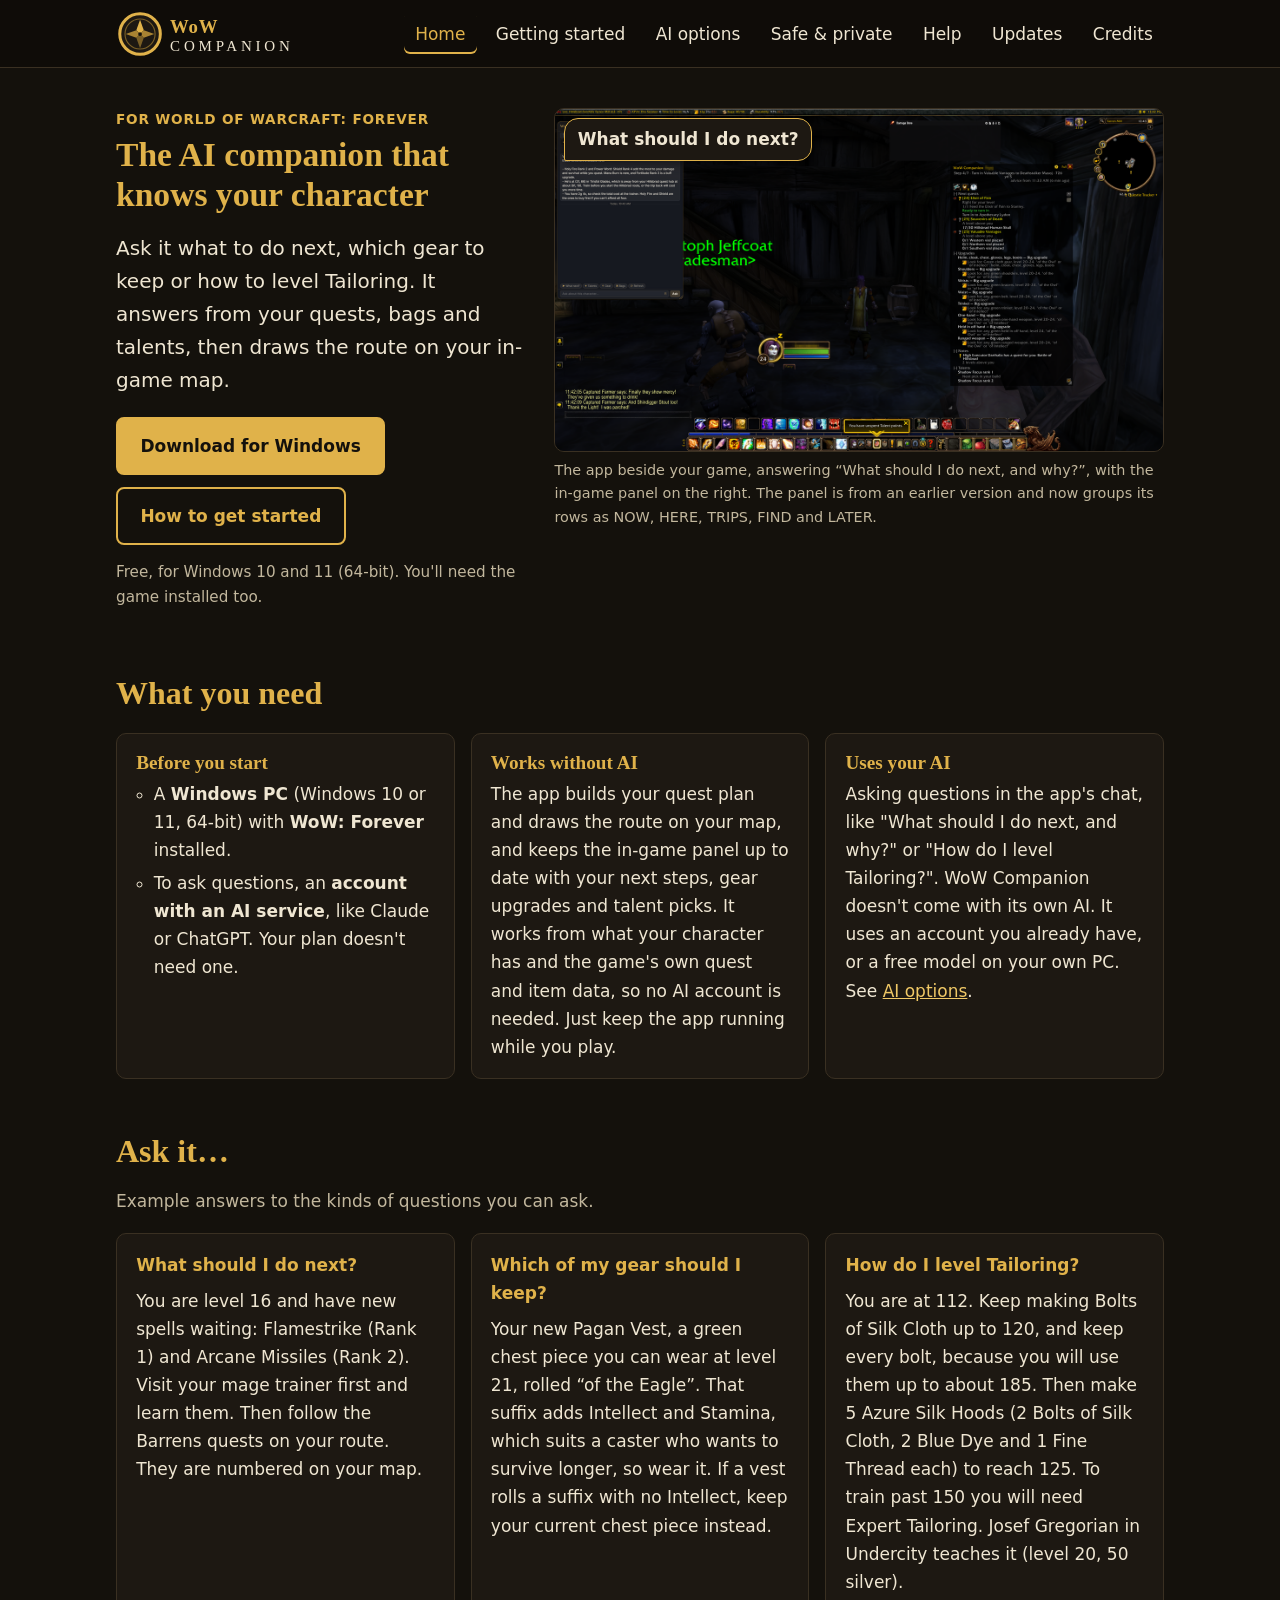
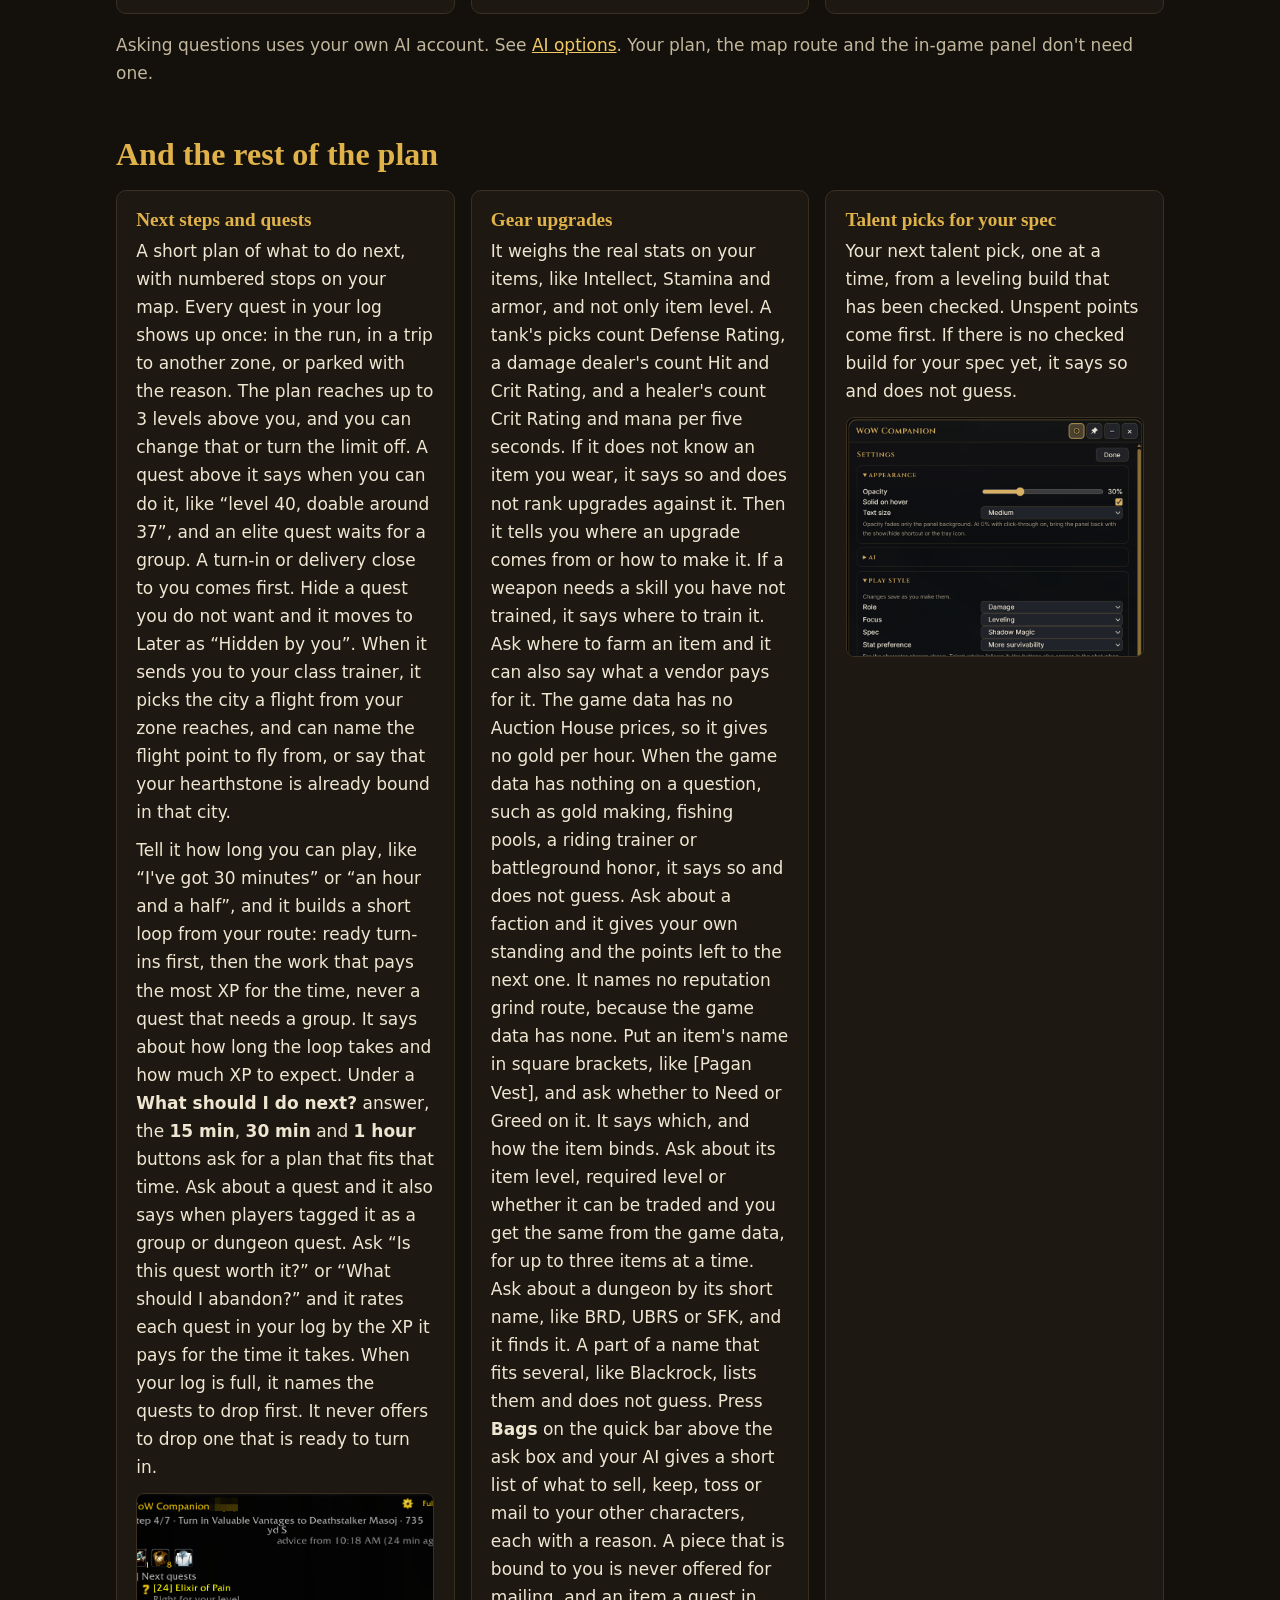
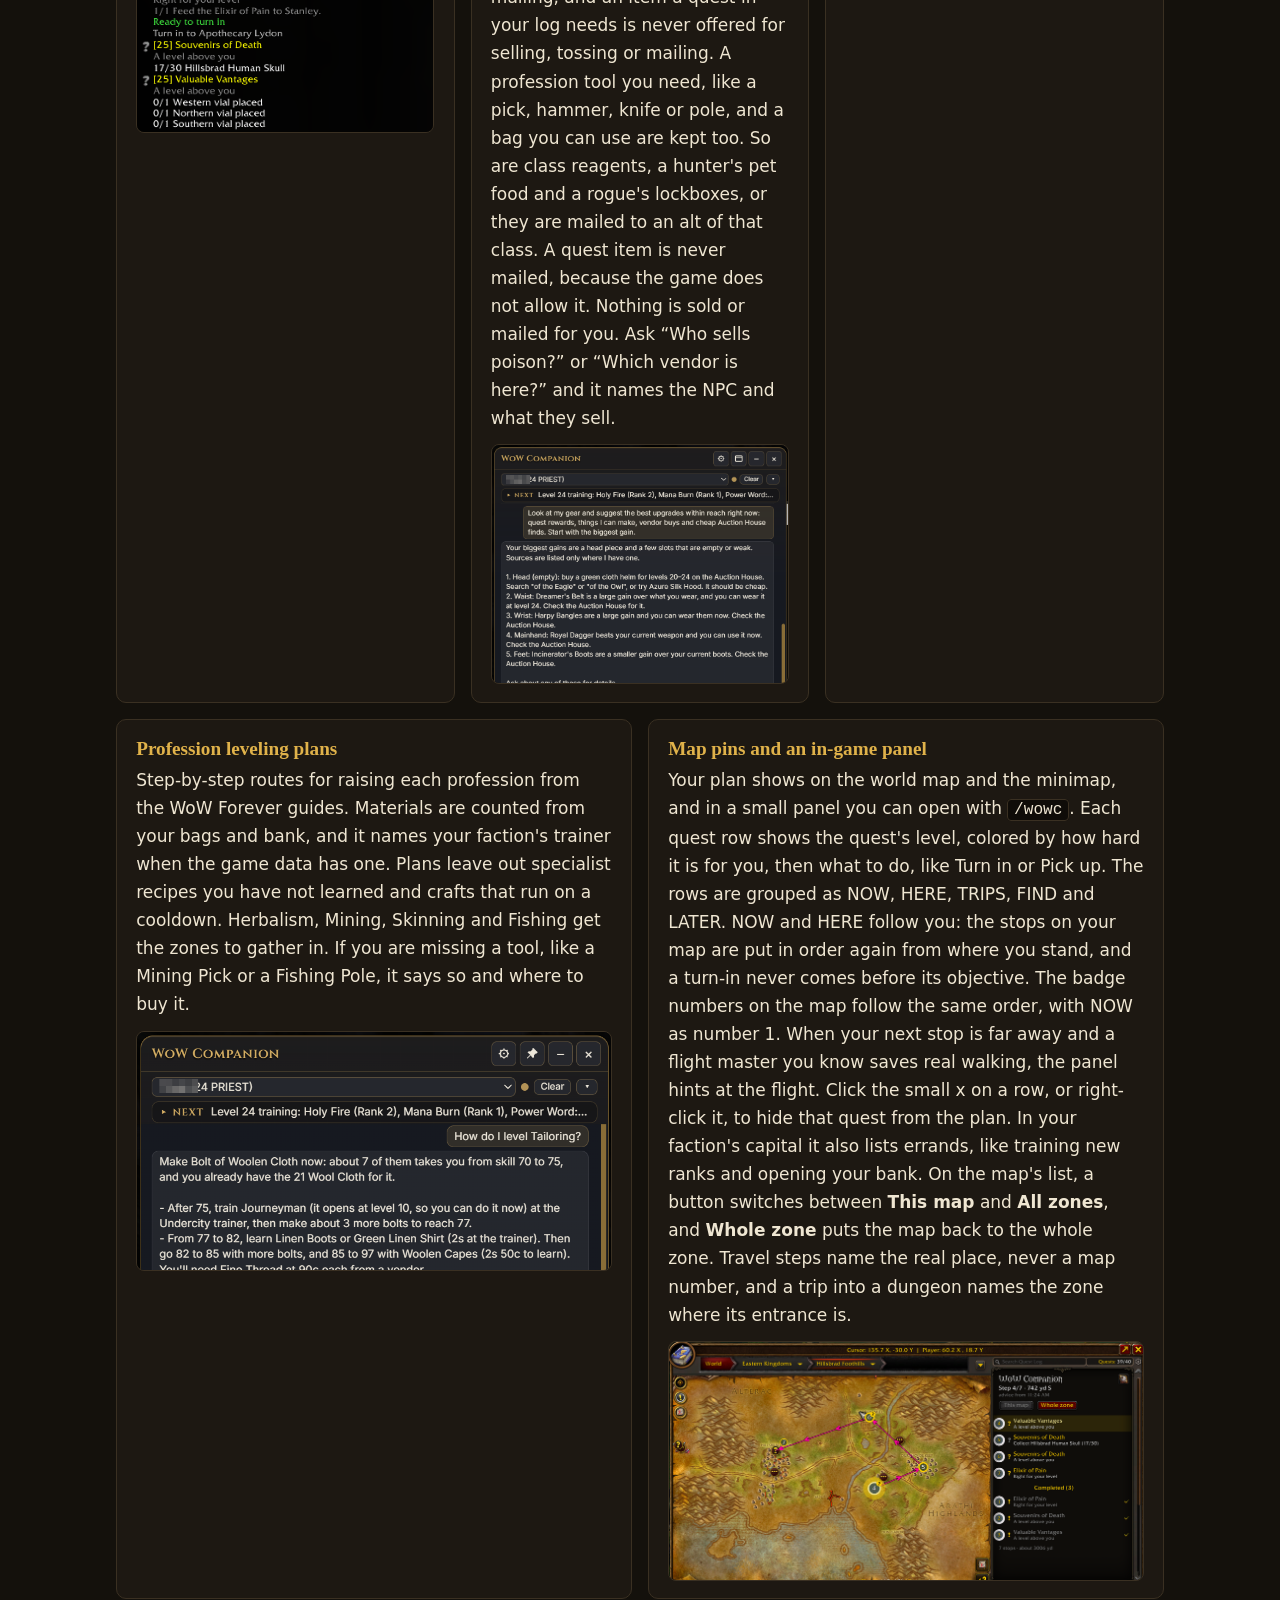
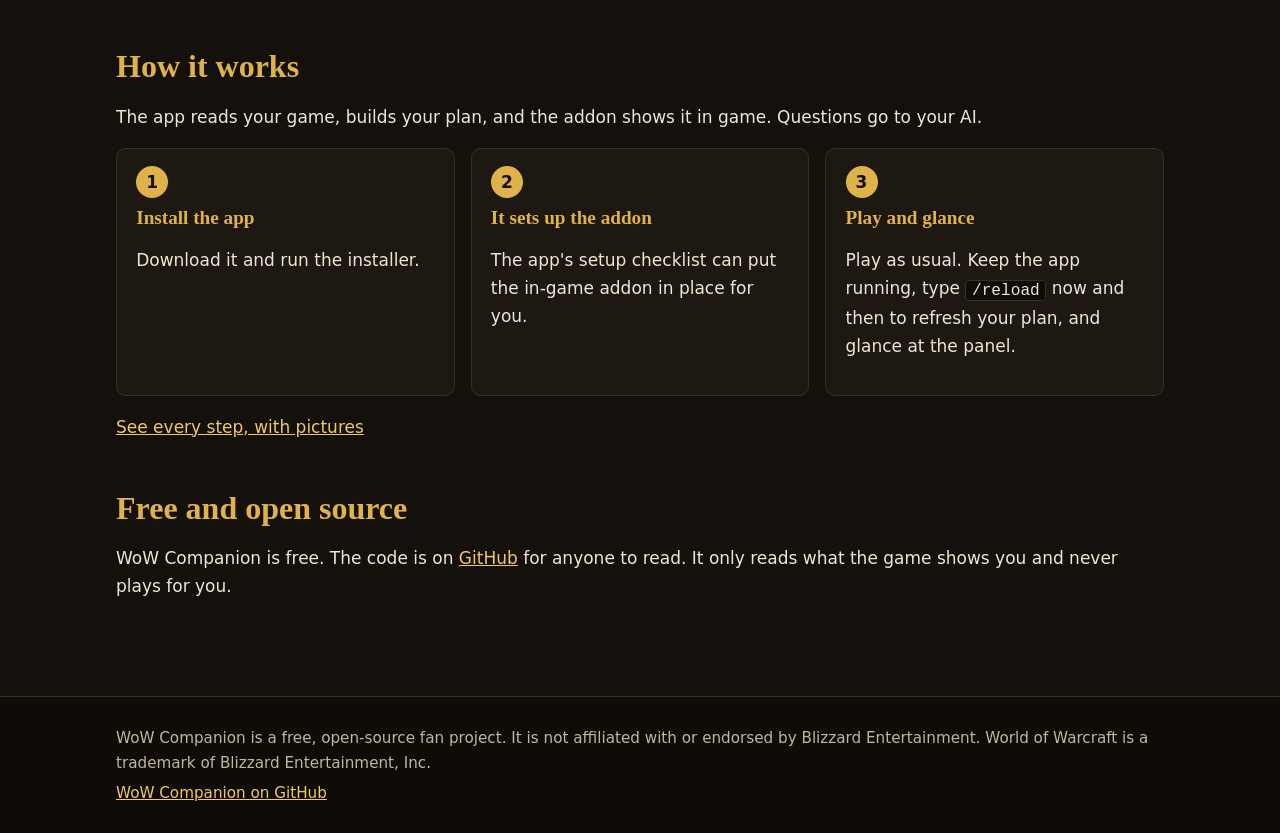
==== index.html @ 377b02c7 "SITE-053: clarify bag keep rules and list quest givers among what the addon records" ====
<!DOCTYPE html>
<html lang="en">
<head>
<meta charset="utf-8">
<meta name="viewport" content="width=device-width, initial-scale=1">
<title>WoW Companion: the AI companion that knows your character</title>
<meta name="description" content="The AI companion that knows your character, for World of Warcraft: Forever. Ask it anything and it answers from your quests, bags and talents, then draws the route on your map. Free, for Windows.">
<meta name="theme-color" content="#14110c">
<link rel="icon" href="favicon.svg" type="image/svg+xml">
<link rel="stylesheet" href="assets/site.css">
</head>
<body>
<a class="skip" href="#main">Skip to the content</a>
<header class="site"><div class="wrap">
<a class="brand" href="index.html"><img src="assets/logo.svg" alt="WoW Companion" width="330" height="64"></a>
<nav aria-label="Main"><ul>
<li><a href="index.html" aria-current="page">Home</a></li>
<li><a href="getting-started.html">Getting started</a></li>
<li><a href="ai-options.html">AI options</a></li>
<li><a href="safe-and-private.html">Safe &amp; private</a></li>
<li><a href="help.html">Help</a></li>
<li><a href="updates.html">Updates</a></li>
<li><a href="credits.html">Credits</a></li>
</ul></nav>
</div></header>
<main id="main"><div class="wrap">
<section class="hero">
<div>
<p class="eyebrow">For World of Warcraft: Forever</p>
<h1>The AI companion that knows your character</h1>
<p class="lead">Ask it what to do next, which gear to keep or how to level Tailoring. It answers from your quests, bags and talents, then draws the route on your in-game map.</p>
<div class="btns">
<a class="btn primary" id="download" href="https://github.com/WoW-Companion/advisor/releases/latest">Download for Windows</a>
<a class="btn ghost" href="getting-started.html">How to get started</a>
</div>
<p class="note">Free, for Windows 10 and 11 (64-bit). You'll need the game installed too.</p>
</div>
<figure class="fig heroshot"><div class="shot"><a class="zoom" href="assets/img/shots/hero-game-and-app-full.png"><img src="assets/img/shots/hero-game-and-app.webp" alt="Screenshot of the game with the WoW Companion app on the left answering What should I do next, and why, and the in-game panel on the right listing next quests" width="1400" height="788"></a><p class="bubble">What should I do next?</p></div><figcaption>The app beside your game, answering &ldquo;What should I do next, and why?&rdquo;, with the in-game panel on the right. The panel is from an earlier version and now groups its rows as NOW, HERE, TRIPS, FIND and LATER.</figcaption></figure>
</section>

<section id="need">
<h2>What you need</h2>
<ul class="cards three">
<li class="card"><h3>Before you start</h3><ul>
<li>A <strong>Windows PC</strong> (Windows 10 or 11, 64-bit) with <strong>WoW: Forever</strong> installed.</li>
<li>To ask questions, an <strong>account with an AI service</strong>, like Claude or ChatGPT. Your plan doesn't need one.</li>
</ul></li>
<li class="card"><h3>Works without AI</h3><p>The app builds your quest plan and draws the route on your map, and keeps the in-game panel up to date with your next steps, gear upgrades and talent picks. It works from what your character has and the game's own quest and item data, so no AI account is needed. Just keep the app running while you play.</p></li>
<li class="card"><h3>Uses your AI</h3><p>Asking questions in the app's chat, like "What should I do next, and why?" or "How do I level Tailoring?". WoW Companion doesn't come with its own AI. It uses an account you already have, or a free model on your own PC. See <a href="ai-options.html">AI options</a>.</p></li>
</ul>
</section>

<!-- FACT-CHECK RULE: every gameplay claim or example on this site (quests, NPCs, zones, items, recipes, skill levels, costs) must be checked against the WoW Companion dataset or a cited reliable guide. Nothing may be invented. Record the checks in the mission report. See README.md. -->
<section id="ask">
<h2>Ask it&hellip;</h2>
<p class="muted">Example answers to the kinds of questions you can ask.</p>
<ul class="asks">
<li class="ask"><p class="q">What should I do next?</p><p class="a">You are level 16 and have new spells waiting: Flamestrike (Rank 1) and Arcane Missiles (Rank 2). Visit your mage trainer first and learn them. Then follow the Barrens quests on your route. They are numbered on your map.</p></li>
<li class="ask"><p class="q">Which of my gear should I keep?</p><p class="a">Your new Pagan Vest, a green chest piece you can wear at level 21, rolled &ldquo;of the Eagle&rdquo;. That suffix adds Intellect and Stamina, which suits a caster who wants to survive longer, so wear it. If a vest rolls a suffix with no Intellect, keep your current chest piece instead.</p></li>
<li class="ask"><p class="q">How do I level Tailoring?</p><p class="a">You are at 112. Keep making Bolts of Silk Cloth up to 120, and keep every bolt, because you will use them up to about 185. Then make 5 Azure Silk Hoods (2 Bolts of Silk Cloth, 2 Blue Dye and 1 Fine Thread each) to reach 125. To train past 150 you will need Expert Tailoring. Josef Gregorian in Undercity teaches it (level 20, 50 silver).</p></li>
</ul>
<p class="muted">Asking questions uses your own AI account. See <a href="ai-options.html">AI options</a>. Your plan, the map route and the in-game panel don't need one.</p>
</section>

<section>
<h2>And the rest of the plan</h2>
<ul class="cards five">
<li class="card"><h3>Next steps and quests</h3><p>A short plan of what to do next, with numbered stops on your map. Every quest in your log shows up once: in the run, in a trip to another zone, or parked with the reason. The plan reaches up to 3 levels above you, and you can change that or turn the limit off. A quest above it says when you can do it, like &ldquo;level 40, doable around 37&rdquo;, and an elite quest waits for a group. A turn-in or delivery close to you comes first. Hide a quest you do not want and it moves to Later as &ldquo;Hidden by you&rdquo;. When it sends you to your class trainer, it picks the city a flight from your zone reaches, and can name the flight point to fly from, or say that your hearthstone is already bound in that city.</p><p>Tell it how long you can play, like &ldquo;I've got 30 minutes&rdquo; or &ldquo;an hour and a half&rdquo;, and it builds a short loop from your route: ready turn-ins first, then the work that pays the most XP for the time, never a quest that needs a group. It says about how long the loop takes and how much XP to expect. Under a <strong>What should I do next?</strong> answer, the <strong>15 min</strong>, <strong>30 min</strong> and <strong>1 hour</strong> buttons ask for a plan that fits that time. Ask about a quest and it also says when players tagged it as a group or dungeon quest. Ask &ldquo;Is this quest worth it?&rdquo; or &ldquo;What should I abandon?&rdquo; and it rates each quest in your log by the XP it pays for the time it takes. When your log is full, it names the quests to drop first. It never offers to drop one that is ready to turn in.</p><a class="zoom" href="assets/img/shots/panel-next-quests.png"><img src="assets/img/shots/panel-next-quests.png" alt="Screenshot of the in-game panel listing next quests, with the quest that is ready to turn in shown in green" width="783" height="555" loading="lazy"></a></li>
<li class="card"><h3>Gear upgrades</h3><p>It weighs the real stats on your items, like Intellect, Stamina and armor, and not only item level. A tank's picks count Defense Rating, a damage dealer's count Hit and Crit Rating, and a healer's count Crit Rating and mana per five seconds. If it does not know an item you wear, it says so and does not rank upgrades against it. Then it tells you where an upgrade comes from or how to make it. If a weapon needs a skill you have not trained, it says where to train it. Ask where to farm an item and it can also say what a vendor pays for it. The game data has no Auction House prices, so it gives no gold per hour. When the game data has nothing on a question, such as gold making, fishing pools, a riding trainer or battleground honor, it says so and does not guess. Ask about a faction and it gives your own standing and the points left to the next one. It names no reputation grind route, because the game data has none. Put an item's name in square brackets, like [Pagan Vest], and ask whether to Need or Greed on it. It says which, and how the item binds. Ask about its item level, required level or whether it can be traded and you get the same from the game data, for up to three items at a time. Ask about a dungeon by its short name, like BRD, UBRS or SFK, and it finds it. A part of a name that fits several, like Blackrock, lists them and does not guess. Press <strong>Bags</strong> on the quick bar above the ask box and your AI gives a short list of what to sell, keep, toss or mail to your other characters, each with a reason. A piece that is bound to you is never offered for mailing, and an item a quest in your log needs is never offered for selling, tossing or mailing. A profession tool you need, like a pick, hammer, knife or pole, and a bag you can use are kept too. So are class reagents, a hunter's pet food and a rogue's lockboxes, or they are mailed to an alt of that class. A quest item is never mailed, because the game does not allow it. Nothing is sold or mailed for you. Ask &ldquo;Who sells poison?&rdquo; or &ldquo;Which vendor is here?&rdquo; and it names the NPC and what they sell.</p><a class="zoom" href="assets/img/shots/app-gear-answer.png"><img src="assets/img/shots/app-gear-answer.png" alt="Screenshot of the app answering a request for gear upgrades with a list of five: a head piece to buy, then a belt, bangles, a dagger and boots, each with where to look" width="805" height="772" loading="lazy"></a></li>
<li class="card"><h3>Talent picks for your spec</h3><p>Your next talent pick, one at a time, from a leveling build that has been checked. Unspent points come first. If there is no checked build for your spec yet, it says so and does not guess.</p><a class="zoom" href="assets/img/shots/app-settings-play-style.png"><img src="assets/img/shots/app-settings-play-style.png" alt="Screenshot of the app&#39;s Settings with the Play style section open, showing role, focus, spec and stat preference" width="802" height="700" loading="lazy"></a></li>
<li class="card"><h3>Profession leveling plans</h3><p>Step-by-step routes for raising each profession from the WoW Forever guides. Materials are counted from your bags and bank, and it names your faction's trainer when the game data has one. Plans leave out specialist recipes you have not learned and crafts that run on a cooldown. Herbalism, Mining, Skinning and Fishing get the zones to gather in. If you are missing a tool, like a Mining Pick or a Fishing Pole, it says so and where to buy it.</p><a class="zoom" href="assets/img/shots/app-tailoring-answer.png"><img src="assets/img/shots/app-tailoring-answer.png" alt="Screenshot of the app answering How do I level Tailoring? with the next Woolen Cloth bolts to make, the recipes to learn at the trainer and the Fine Thread to buy from a vendor" width="805" height="788" loading="lazy"></a></li>
<li class="card"><h3>Map pins and an in-game panel</h3><p>Your plan shows on the world map and the minimap, and in a small panel you can open with <code>/wowc</code>. Each quest row shows the quest's level, colored by how hard it is for you, then what to do, like Turn in or Pick up. The rows are grouped as NOW, HERE, TRIPS, FIND and LATER. NOW and HERE follow you: the stops on your map are put in order again from where you stand, and a turn-in never comes before its objective. The badge numbers on the map follow the same order, with NOW as number 1. When your next stop is far away and a flight master you know saves real walking, the panel hints at the flight. Click the small x on a row, or right-click it, to hide that quest from the plan. In your faction's capital it also lists errands, like training new ranks and opening your bank. On the map's list, a button switches between <strong>This map</strong> and <strong>All zones</strong>, and <strong>Whole zone</strong> puts the map back to the whole zone. Travel steps name the real place, never a map number, and a trip into a dungeon names the zone where its entrance is.</p><a class="zoom" href="assets/img/shots/map-route-whole-zone-full.png"><img src="assets/img/shots/map-route-whole-zone.webp" alt="Screenshot of the game's world map with a numbered route between quest stops, and the WoW Companion side panel showing This map and Whole zone buttons above the list of stops" width="960" height="503" loading="lazy"></a></li>
</ul>
</section>

<section>
<h2>How it works</h2>
<p>The app reads your game, builds your plan, and the addon shows it in game. Questions go to your AI.</p>
<ol class="steps">
<li><h3>Install the app</h3><p>Download it and run the installer.</p></li>
<li><h3>It sets up the addon</h3><p>The app's setup checklist can put the in-game addon in place for you.</p></li>
<li><h3>Play and glance</h3><p>Play as usual. Keep the app running, type <code>/reload</code> now and then to refresh your plan, and glance at the panel.</p></li>
</ol>
<p><a href="getting-started.html">See every step, with pictures</a></p>
</section>

<section>
<h2>Free and open source</h2>
<p>WoW Companion is free. The code is on <a href="https://github.com/WoW-Companion">GitHub</a> for anyone to read. It only reads what the game shows you and never plays for you.</p>
</section>
</div></main>
<footer class="site"><div class="wrap">
<p>WoW Companion is a free, open-source fan project. It is not affiliated with or endorsed by Blizzard Entertainment. World of Warcraft is a trademark of Blizzard Entertainment, Inc.</p>
<p><a href="https://github.com/WoW-Companion">WoW Companion on GitHub</a></p>
</div></footer>
<script>
(function(){var a=document.getElementById("download");if(!a||!window.fetch)return;
fetch("https://api.github.com/repos/WoW-Companion/advisor/releases/latest").then(function(r){if(!r.ok)throw 0;return r.json()}).then(function(j){
var s=(j.assets||[]).filter(function(x){return /^WoW-Companion-Setup-.*-x64\.exe$/.test(x.name)})[0];
if(s&&/^https:\/\/github\.com\//.test(s.browser_download_url)){a.href=s.browser_download_url}
}).catch(function(){});})();
</script>
<script src="assets/lightbox.js" defer></script>
</body>
</html>
---- assets/site.css ----
:root{--bg:#14110c;--panel:#1d1812;--panel2:#262017;--line:#3a3022;--gold:#e0b24a;--gold-d:#a98332;--text:#efe6d2;--muted:#c2b79d;--link:#f0c866}
*{box-sizing:border-box}
html{scroll-behavior:smooth}
body{margin:0;background:var(--bg);color:var(--text);font:1.0625rem/1.65 system-ui,-apple-system,"Segoe UI",Roboto,Helvetica,Arial,sans-serif}
h1,h2,h3{font-family:Georgia,"Times New Roman",serif;color:var(--gold);line-height:1.2;margin:0 0 .5em}
h1{font-size:clamp(1.9rem,5vw,3rem)}
h2{font-size:clamp(1.5rem,3.5vw,2rem);margin-top:0}
h3{font-size:1.2rem}
a{color:var(--link)}
a:hover{color:#fff}
:focus-visible{outline:3px solid #fff;outline-offset:3px;border-radius:3px}
.skip{position:absolute;left:-999px;top:0;background:var(--gold);color:#14110c;padding:.5rem 1rem;z-index:10}
.skip:focus{left:0}
.wrap{max-width:68rem;margin:0 auto;padding:0 1.25rem}
header.site{background:#0f0c08;border-bottom:1px solid var(--line)}
header.site .wrap{display:flex;flex-wrap:wrap;align-items:center;justify-content:space-between;gap:.5rem 1.5rem;padding-top:.6rem;padding-bottom:.6rem}
.brand img{display:block;height:48px;width:auto}
nav ul{list-style:none;margin:0;padding:0;display:flex;flex-wrap:wrap;gap:.25rem .5rem}
nav a{display:inline-block;padding:.4rem .7rem;color:var(--text);text-decoration:none;border-radius:6px}
nav a:hover{background:var(--panel2);color:var(--gold)}
nav a[aria-current="page"]{color:var(--gold);box-shadow:inset 0 -2px 0 var(--gold)}
main{padding:2.5rem 0 3rem}
section{margin:0 0 3rem}
.hero{display:grid;gap:2rem;align-items:center;grid-template-columns:1fr}
.hero p.lead{font-size:1.25rem;margin:.25rem 0 1rem}
.hero p.sub{color:var(--muted)}
.hero img,.fig img{width:100%;height:auto;display:block;border-radius:10px;border:1px solid var(--line)}
.btns{display:flex;flex-wrap:wrap;gap:.8rem;margin:1.25rem 0 .5rem}
.btn{display:inline-block;padding:.8rem 1.4rem;border-radius:8px;font-weight:700;text-decoration:none;border:2px solid var(--gold)}
.btn.primary{background:var(--gold);color:#14110c}
.btn.primary:hover{background:#f3cd77;color:#14110c}
.btn.ghost{color:var(--gold)}
.btn.ghost:hover{background:var(--panel2);color:#fff}
.note{color:var(--muted);font-size:.95rem}
.cards{display:grid;gap:1rem;grid-template-columns:repeat(auto-fit,minmax(15rem,1fr));list-style:none;padding:0;margin:0}
.card{background:var(--panel);border:1px solid var(--line);border-radius:10px;padding:1.1rem 1.2rem}
.card h3{margin-bottom:.3em}
.card p{margin:0;color:var(--text)}
.card p+p{margin-top:.6em}
.steps{counter-reset:s;list-style:none;padding:0;margin:0;display:grid;gap:1rem;grid-template-columns:repeat(auto-fit,minmax(15rem,1fr))}
.steps li{counter-increment:s;background:var(--panel);border:1px solid var(--line);border-radius:10px;padding:1.1rem 1.2rem}
.steps li::before{content:counter(s);display:inline-grid;place-items:center;width:2rem;height:2rem;border-radius:50%;background:var(--gold);color:#14110c;font-weight:700;margin-bottom:.5rem}
.step{background:var(--panel);border:1px solid var(--line);border-radius:12px;padding:1.25rem;margin:0 0 1.5rem;display:grid;gap:1rem;grid-template-columns:1fr}
.step h2{font-size:1.4rem}
.step .see{color:var(--muted);font-style:italic}
.fig{margin:0}
.fig.tall img{max-width:26rem;margin:0 auto}
.card img{width:100%;height:auto;display:block;margin-top:.75rem;border-radius:8px;border:1px solid var(--line)}
.callout.need{margin:1.5rem 0}
.fig figcaption{color:var(--muted);font-size:.9rem;margin-top:.4rem}
.callout{background:var(--panel2);border-left:4px solid var(--gold);padding:.8rem 1rem;border-radius:0 8px 8px 0;margin:1rem 0}
code,kbd{background:#0f0c08;border:1px solid var(--line);border-radius:4px;padding:.05em .35em;font-family:ui-monospace,Consolas,monospace;font-size:.95em}
footer.site{border-top:1px solid var(--line);background:#0f0c08;color:var(--muted);padding:1.5rem 0;font-size:.95rem}
footer.site p{margin:.3rem 0}
@media (min-width:46rem){
  .hero{grid-template-columns:1fr 1fr}
  .step{grid-template-columns:1fr 1fr;align-items:center}
  .step:nth-of-type(even) .fig{order:-1}
}
@media (prefers-reduced-motion:reduce){html{scroll-behavior:auto}*{transition:none!important;animation:none!important}}
.tablewrap{overflow-x:auto;margin:1rem 0}
table{border-collapse:collapse;width:100%;min-width:40rem;background:var(--panel)}
caption{text-align:left;color:var(--muted);padding:.4rem 0;font-size:.95rem}
th,td{border:1px solid var(--line);padding:.6rem .75rem;text-align:left;vertical-align:top}
th{background:var(--panel2);color:var(--gold)}
.qa{background:var(--panel);border:1px solid var(--line);border-radius:10px;padding:1rem 1.25rem;margin:0 0 1rem}
.qa h3{margin-bottom:.4em}
.qa p{margin:.4em 0}

.eyebrow{color:var(--gold);font-weight:700;text-transform:uppercase;letter-spacing:.06em;font-size:.85rem;margin:0 0 .25rem}
.shot{position:relative}
.bubble{position:absolute;top:.6rem;left:.6rem;margin:0;background:var(--panel);color:var(--text);border:1px solid var(--gold);border-radius:14px 14px 14px 2px;padding:.4rem .8rem;font-weight:600;box-shadow:0 2px 8px rgba(0,0,0,.5)}
.muted{color:var(--muted)}
.asks{display:grid;gap:1rem;grid-template-columns:repeat(auto-fit,minmax(15rem,1fr));list-style:none;padding:0;margin:1rem 0}
.ask{background:var(--panel);border:1px solid var(--line);border-radius:10px;padding:1.1rem 1.2rem}
.ask .q{font-weight:700;color:var(--gold);margin:0 0 .5rem}
.ask .a{margin:0}
/* Home: five cards as 3 + 2, and a larger hero shot */
@media (min-width:46rem){
  .hero{grid-template-columns:minmax(0,4fr) minmax(0,6fr);align-items:start}
  .hero h1{font-size:2.1rem}
}
@media (min-width:56rem){
  .cards.five{grid-template-columns:repeat(6,1fr)}
  .cards.five .card{grid-column:span 2}
  .cards.five .card:nth-child(n+4){grid-column:span 3}
}
/* Click to enlarge */
a.zoom{display:block;position:relative;cursor:zoom-in}
a.zoom::after{content:"\1F50D\FE0E  Click to enlarge";position:absolute;right:.5rem;bottom:.5rem;background:rgba(20,17,12,.85);color:var(--gold);border:1px solid var(--line);border-radius:6px;padding:.15rem .5rem;font-size:.8rem;opacity:0;transition:opacity .15s;pointer-events:none}
a.zoom:hover::after,a.zoom:focus-visible::after{opacity:1}
a.zoom:focus-visible{outline:2px solid var(--gold);outline-offset:2px}
.fig.tall a.zoom{max-width:26rem;margin:0 auto}
.lb{position:fixed;inset:0;z-index:100;background:rgba(10,8,5,.92);display:flex;flex-direction:column}
.lb[hidden]{display:none}
.lb-bar{display:flex;gap:.5rem;justify-content:flex-end;padding:.5rem}
.lb-bar button{background:var(--panel);color:var(--text);border:2px solid var(--gold);border-radius:8px;padding:.4rem .9rem;font:inherit;font-weight:700;cursor:pointer}
.lb-bar button:hover{background:var(--panel2);color:var(--gold)}
.lb-bar button[hidden]{display:none}
.lb-stage{flex:1;min-height:0;overflow:auto;display:flex;padding:.5rem}
.lb-stage img{margin:auto;display:block;border-radius:6px;cursor:zoom-in;max-width:100%;max-height:100%;width:auto;height:auto}
.lb.full .lb-stage img{max-width:none;max-height:none;cursor:zoom-out}
/* Home: balanced hero, three need cards, level card images */
.hero{align-items:start}
.hero .fig{margin:0}
.cards{align-items:stretch}
.cards.three{grid-template-columns:1fr;margin-bottom:0}
.cards.three ul{margin:0;padding-left:1.1rem}
.cards.three li{margin:.3rem 0}
.cards.five .card img{height:15rem;object-fit:cover;object-position:top}
@media (min-width:46rem){
  .cards.three{grid-template-columns:repeat(3,minmax(0,1fr))}
}
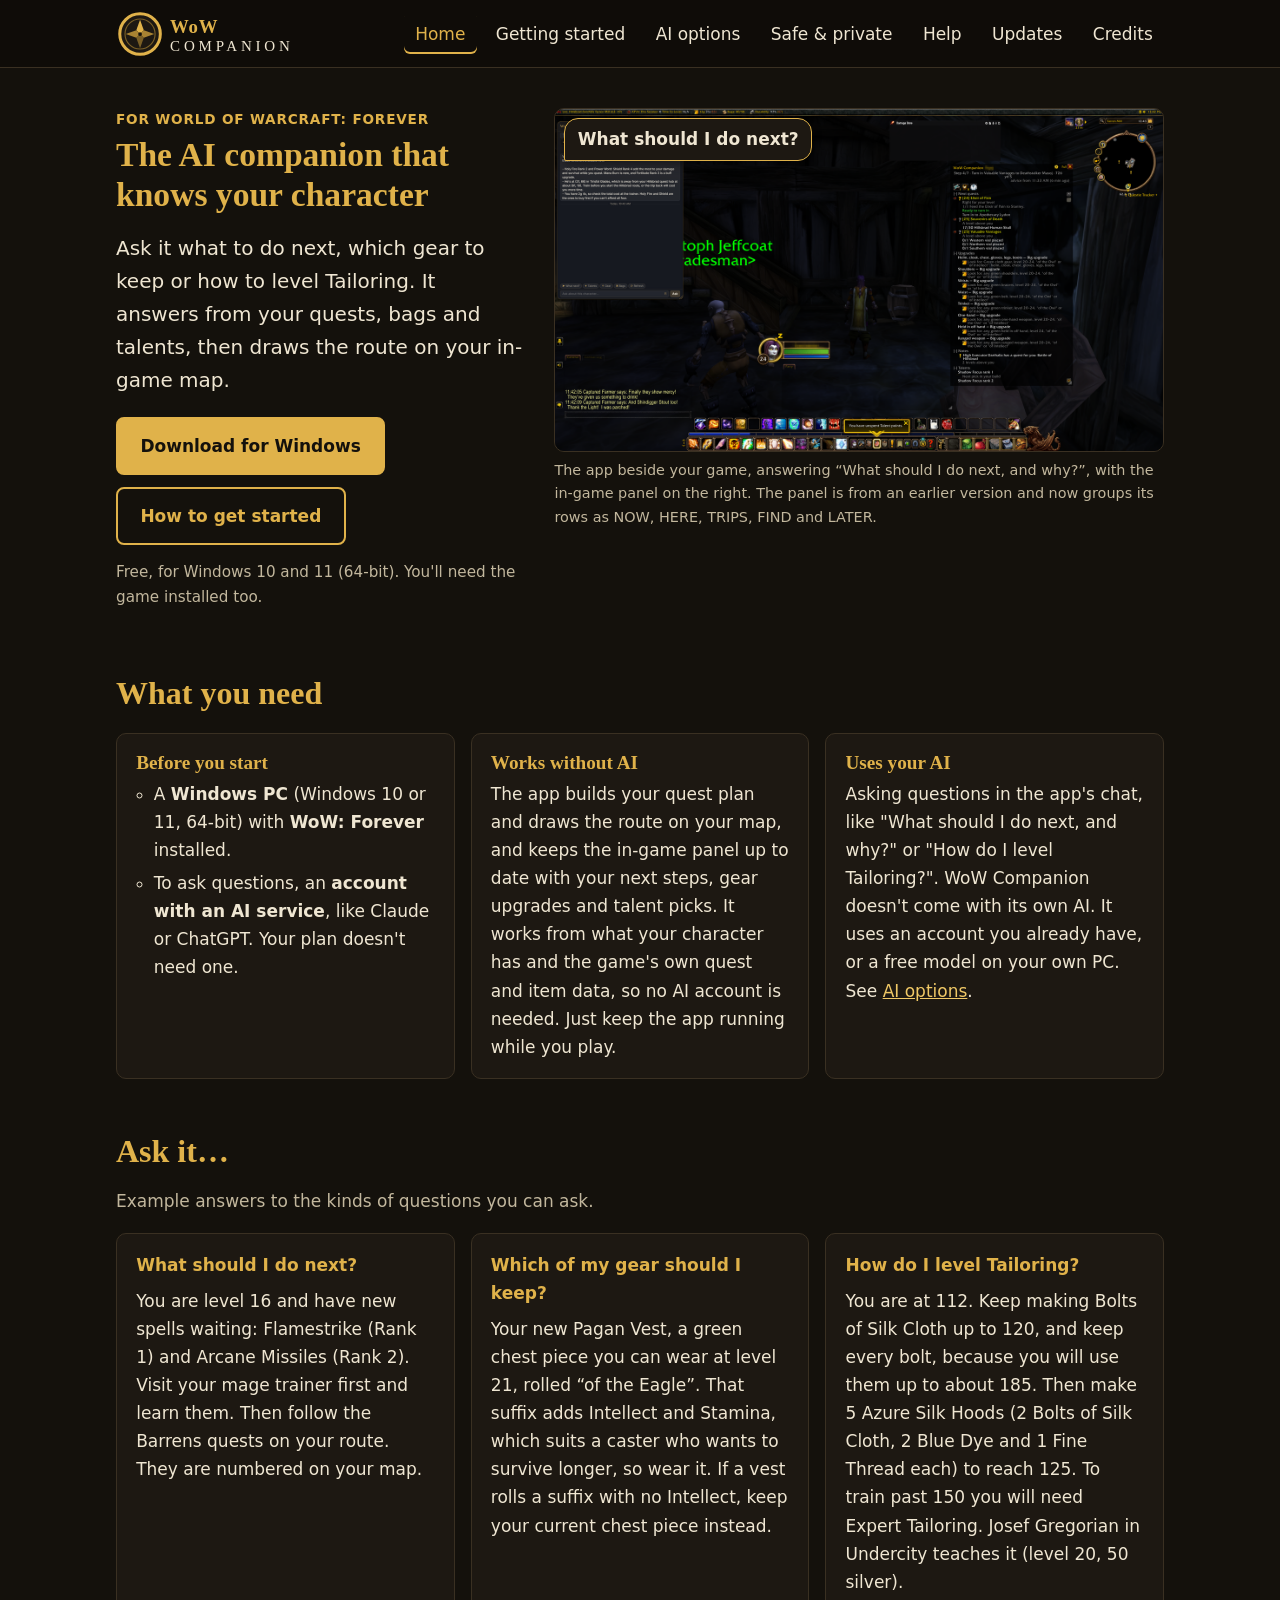
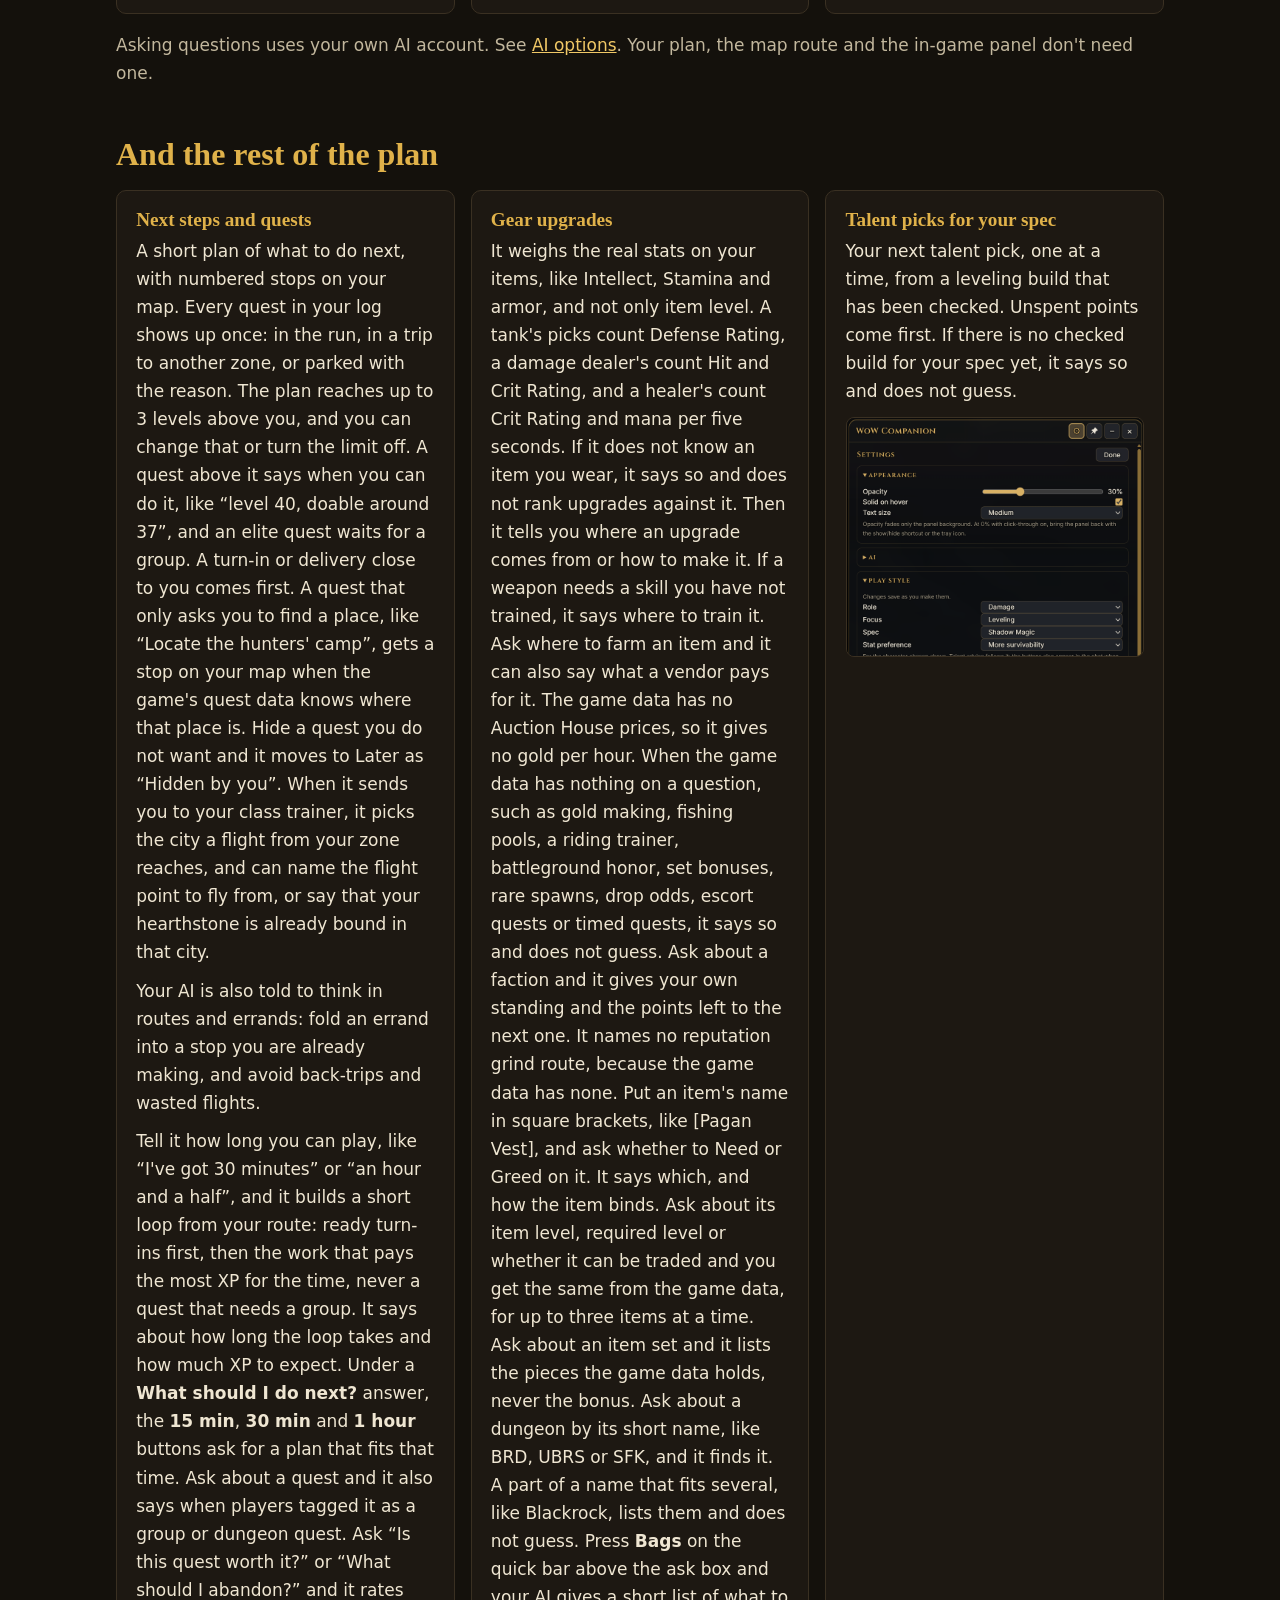
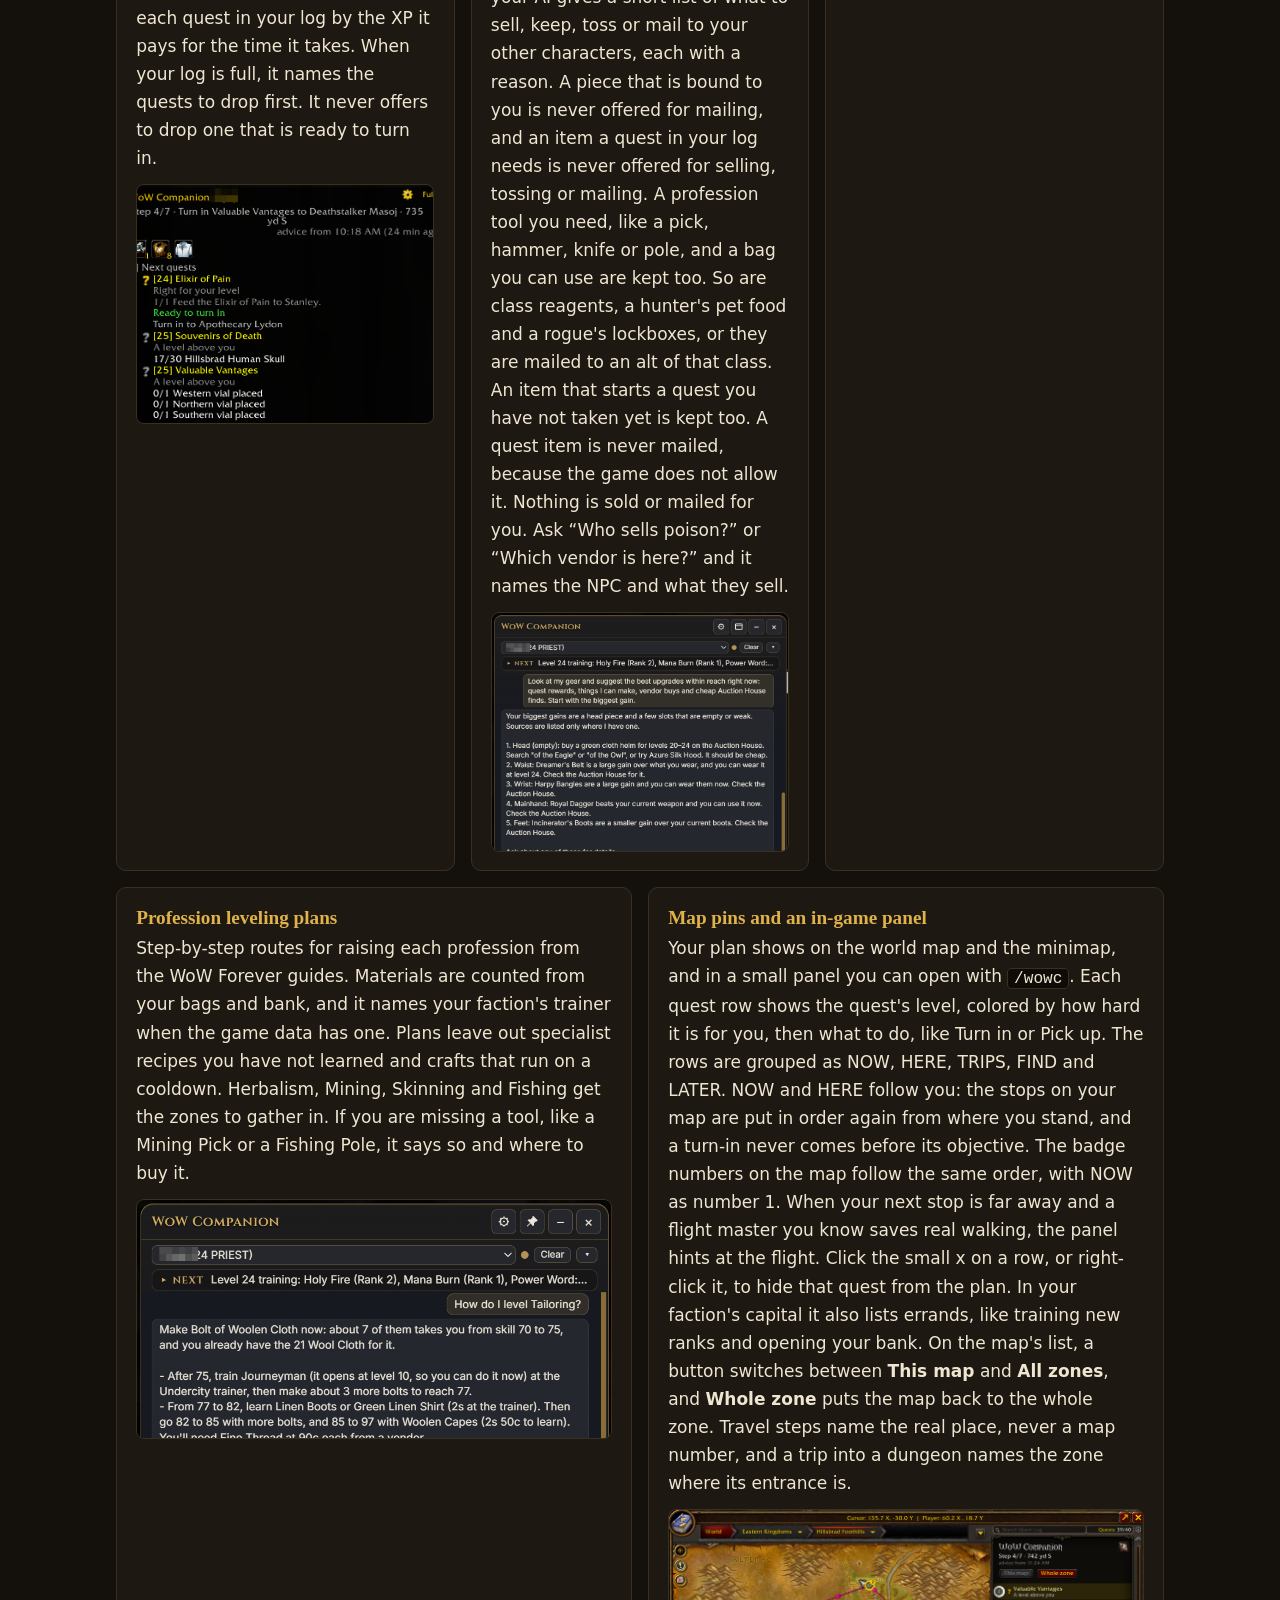
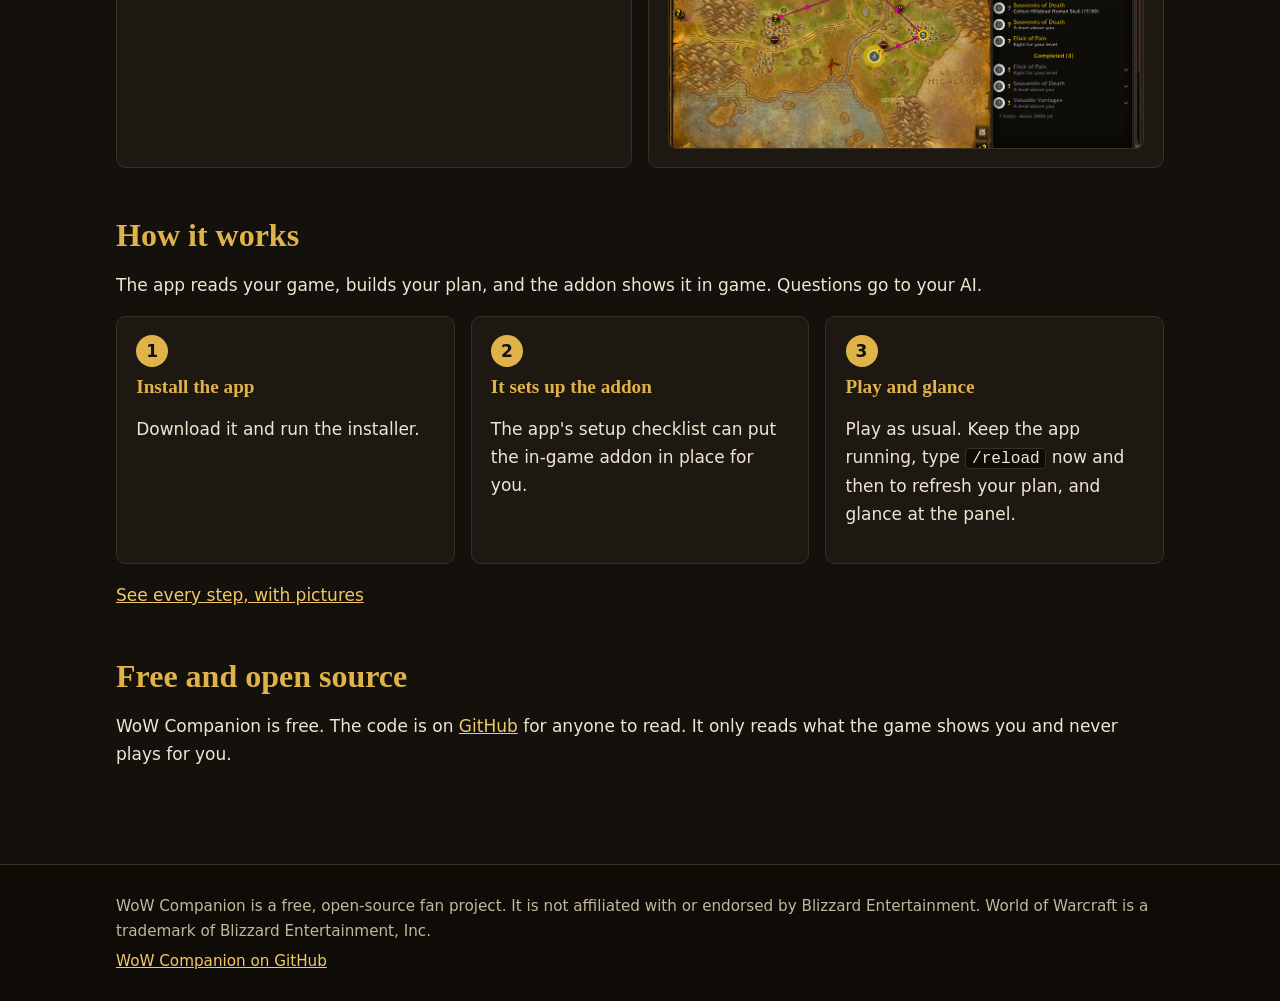
==== commit 56f35fb5: "SITE-055: cover exploration stops, the logistics framing, set and quest-start facts, and the new no-" ====
--- a/index.html
+++ b/index.html
@@ -65,8 +65,8 @@
 <section>
 <h2>And the rest of the plan</h2>
 <ul class="cards five">
-<li class="card"><h3>Next steps and quests</h3><p>A short plan of what to do next, with numbered stops on your map. Every quest in your log shows up once: in the run, in a trip to another zone, or parked with the reason. The plan reaches up to 3 levels above you, and you can change that or turn the limit off. A quest above it says when you can do it, like &ldquo;level 40, doable around 37&rdquo;, and an elite quest waits for a group. A turn-in or delivery close to you comes first. Hide a quest you do not want and it moves to Later as &ldquo;Hidden by you&rdquo;. When it sends you to your class trainer, it picks the city a flight from your zone reaches, and can name the flight point to fly from, or say that your hearthstone is already bound in that city.</p><p>Tell it how long you can play, like &ldquo;I've got 30 minutes&rdquo; or &ldquo;an hour and a half&rdquo;, and it builds a short loop from your route: ready turn-ins first, then the work that pays the most XP for the time, never a quest that needs a group. It says about how long the loop takes and how much XP to expect. Under a <strong>What should I do next?</strong> answer, the <strong>15 min</strong>, <strong>30 min</strong> and <strong>1 hour</strong> buttons ask for a plan that fits that time. Ask about a quest and it also says when players tagged it as a group or dungeon quest. Ask &ldquo;Is this quest worth it?&rdquo; or &ldquo;What should I abandon?&rdquo; and it rates each quest in your log by the XP it pays for the time it takes. When your log is full, it names the quests to drop first. It never offers to drop one that is ready to turn in.</p><a class="zoom" href="assets/img/shots/panel-next-quests.png"><img src="assets/img/shots/panel-next-quests.png" alt="Screenshot of the in-game panel listing next quests, with the quest that is ready to turn in shown in green" width="783" height="555" loading="lazy"></a></li>
-<li class="card"><h3>Gear upgrades</h3><p>It weighs the real stats on your items, like Intellect, Stamina and armor, and not only item level. A tank's picks count Defense Rating, a damage dealer's count Hit and Crit Rating, and a healer's count Crit Rating and mana per five seconds. If it does not know an item you wear, it says so and does not rank upgrades against it. Then it tells you where an upgrade comes from or how to make it. If a weapon needs a skill you have not trained, it says where to train it. Ask where to farm an item and it can also say what a vendor pays for it. The game data has no Auction House prices, so it gives no gold per hour. When the game data has nothing on a question, such as gold making, fishing pools, a riding trainer or battleground honor, it says so and does not guess. Ask about a faction and it gives your own standing and the points left to the next one. It names no reputation grind route, because the game data has none. Put an item's name in square brackets, like [Pagan Vest], and ask whether to Need or Greed on it. It says which, and how the item binds. Ask about its item level, required level or whether it can be traded and you get the same from the game data, for up to three items at a time. Ask about a dungeon by its short name, like BRD, UBRS or SFK, and it finds it. A part of a name that fits several, like Blackrock, lists them and does not guess. Press <strong>Bags</strong> on the quick bar above the ask box and your AI gives a short list of what to sell, keep, toss or mail to your other characters, each with a reason. A piece that is bound to you is never offered for mailing, and an item a quest in your log needs is never offered for selling, tossing or mailing. A profession tool you need, like a pick, hammer, knife or pole, and a bag you can use are kept too. So are class reagents, a hunter's pet food and a rogue's lockboxes, or they are mailed to an alt of that class. A quest item is never mailed, because the game does not allow it. Nothing is sold or mailed for you. Ask &ldquo;Who sells poison?&rdquo; or &ldquo;Which vendor is here?&rdquo; and it names the NPC and what they sell.</p><a class="zoom" href="assets/img/shots/app-gear-answer.png"><img src="assets/img/shots/app-gear-answer.png" alt="Screenshot of the app answering a request for gear upgrades with a list of five: a head piece to buy, then a belt, bangles, a dagger and boots, each with where to look" width="805" height="772" loading="lazy"></a></li>
+<li class="card"><h3>Next steps and quests</h3><p>A short plan of what to do next, with numbered stops on your map. Every quest in your log shows up once: in the run, in a trip to another zone, or parked with the reason. The plan reaches up to 3 levels above you, and you can change that or turn the limit off. A quest above it says when you can do it, like &ldquo;level 40, doable around 37&rdquo;, and an elite quest waits for a group. A turn-in or delivery close to you comes first. A quest that only asks you to find a place, like &ldquo;Locate the hunters&#39; camp&rdquo;, gets a stop on your map when the game's quest data knows where that place is. Hide a quest you do not want and it moves to Later as &ldquo;Hidden by you&rdquo;. When it sends you to your class trainer, it picks the city a flight from your zone reaches, and can name the flight point to fly from, or say that your hearthstone is already bound in that city.</p><p>Your AI is also told to think in routes and errands: fold an errand into a stop you are already making, and avoid back-trips and wasted flights.</p><p>Tell it how long you can play, like &ldquo;I've got 30 minutes&rdquo; or &ldquo;an hour and a half&rdquo;, and it builds a short loop from your route: ready turn-ins first, then the work that pays the most XP for the time, never a quest that needs a group. It says about how long the loop takes and how much XP to expect. Under a <strong>What should I do next?</strong> answer, the <strong>15 min</strong>, <strong>30 min</strong> and <strong>1 hour</strong> buttons ask for a plan that fits that time. Ask about a quest and it also says when players tagged it as a group or dungeon quest. Ask &ldquo;Is this quest worth it?&rdquo; or &ldquo;What should I abandon?&rdquo; and it rates each quest in your log by the XP it pays for the time it takes. When your log is full, it names the quests to drop first. It never offers to drop one that is ready to turn in.</p><a class="zoom" href="assets/img/shots/panel-next-quests.png"><img src="assets/img/shots/panel-next-quests.png" alt="Screenshot of the in-game panel listing next quests, with the quest that is ready to turn in shown in green" width="783" height="555" loading="lazy"></a></li>
+<li class="card"><h3>Gear upgrades</h3><p>It weighs the real stats on your items, like Intellect, Stamina and armor, and not only item level. A tank's picks count Defense Rating, a damage dealer's count Hit and Crit Rating, and a healer's count Crit Rating and mana per five seconds. If it does not know an item you wear, it says so and does not rank upgrades against it. Then it tells you where an upgrade comes from or how to make it. If a weapon needs a skill you have not trained, it says where to train it. Ask where to farm an item and it can also say what a vendor pays for it. The game data has no Auction House prices, so it gives no gold per hour. When the game data has nothing on a question, such as gold making, fishing pools, a riding trainer, battleground honor, set bonuses, rare spawns, drop odds, escort quests or timed quests, it says so and does not guess. Ask about a faction and it gives your own standing and the points left to the next one. It names no reputation grind route, because the game data has none. Put an item's name in square brackets, like [Pagan Vest], and ask whether to Need or Greed on it. It says which, and how the item binds. Ask about its item level, required level or whether it can be traded and you get the same from the game data, for up to three items at a time. Ask about an item set and it lists the pieces the game data holds, never the bonus. Ask about a dungeon by its short name, like BRD, UBRS or SFK, and it finds it. A part of a name that fits several, like Blackrock, lists them and does not guess. Press <strong>Bags</strong> on the quick bar above the ask box and your AI gives a short list of what to sell, keep, toss or mail to your other characters, each with a reason. A piece that is bound to you is never offered for mailing, and an item a quest in your log needs is never offered for selling, tossing or mailing. A profession tool you need, like a pick, hammer, knife or pole, and a bag you can use are kept too. So are class reagents, a hunter's pet food and a rogue's lockboxes, or they are mailed to an alt of that class. An item that starts a quest you have not taken yet is kept too. A quest item is never mailed, because the game does not allow it. Nothing is sold or mailed for you. Ask &ldquo;Who sells poison?&rdquo; or &ldquo;Which vendor is here?&rdquo; and it names the NPC and what they sell.</p><a class="zoom" href="assets/img/shots/app-gear-answer.png"><img src="assets/img/shots/app-gear-answer.png" alt="Screenshot of the app answering a request for gear upgrades with a list of five: a head piece to buy, then a belt, bangles, a dagger and boots, each with where to look" width="805" height="772" loading="lazy"></a></li>
 <li class="card"><h3>Talent picks for your spec</h3><p>Your next talent pick, one at a time, from a leveling build that has been checked. Unspent points come first. If there is no checked build for your spec yet, it says so and does not guess.</p><a class="zoom" href="assets/img/shots/app-settings-play-style.png"><img src="assets/img/shots/app-settings-play-style.png" alt="Screenshot of the app&#39;s Settings with the Play style section open, showing role, focus, spec and stat preference" width="802" height="700" loading="lazy"></a></li>
 <li class="card"><h3>Profession leveling plans</h3><p>Step-by-step routes for raising each profession from the WoW Forever guides. Materials are counted from your bags and bank, and it names your faction's trainer when the game data has one. Plans leave out specialist recipes you have not learned and crafts that run on a cooldown. Herbalism, Mining, Skinning and Fishing get the zones to gather in. If you are missing a tool, like a Mining Pick or a Fishing Pole, it says so and where to buy it.</p><a class="zoom" href="assets/img/shots/app-tailoring-answer.png"><img src="assets/img/shots/app-tailoring-answer.png" alt="Screenshot of the app answering How do I level Tailoring? with the next Woolen Cloth bolts to make, the recipes to learn at the trainer and the Fine Thread to buy from a vendor" width="805" height="788" loading="lazy"></a></li>
 <li class="card"><h3>Map pins and an in-game panel</h3><p>Your plan shows on the world map and the minimap, and in a small panel you can open with <code>/wowc</code>. Each quest row shows the quest's level, colored by how hard it is for you, then what to do, like Turn in or Pick up. The rows are grouped as NOW, HERE, TRIPS, FIND and LATER. NOW and HERE follow you: the stops on your map are put in order again from where you stand, and a turn-in never comes before its objective. The badge numbers on the map follow the same order, with NOW as number 1. When your next stop is far away and a flight master you know saves real walking, the panel hints at the flight. Click the small x on a row, or right-click it, to hide that quest from the plan. In your faction's capital it also lists errands, like training new ranks and opening your bank. On the map's list, a button switches between <strong>This map</strong> and <strong>All zones</strong>, and <strong>Whole zone</strong> puts the map back to the whole zone. Travel steps name the real place, never a map number, and a trip into a dungeon names the zone where its entrance is.</p><a class="zoom" href="assets/img/shots/map-route-whole-zone-full.png"><img src="assets/img/shots/map-route-whole-zone.webp" alt="Screenshot of the game's world map with a numbered route between quest stops, and the WoW Companion side panel showing This map and Whole zone buttons above the list of stops" width="960" height="503" loading="lazy"></a></li>
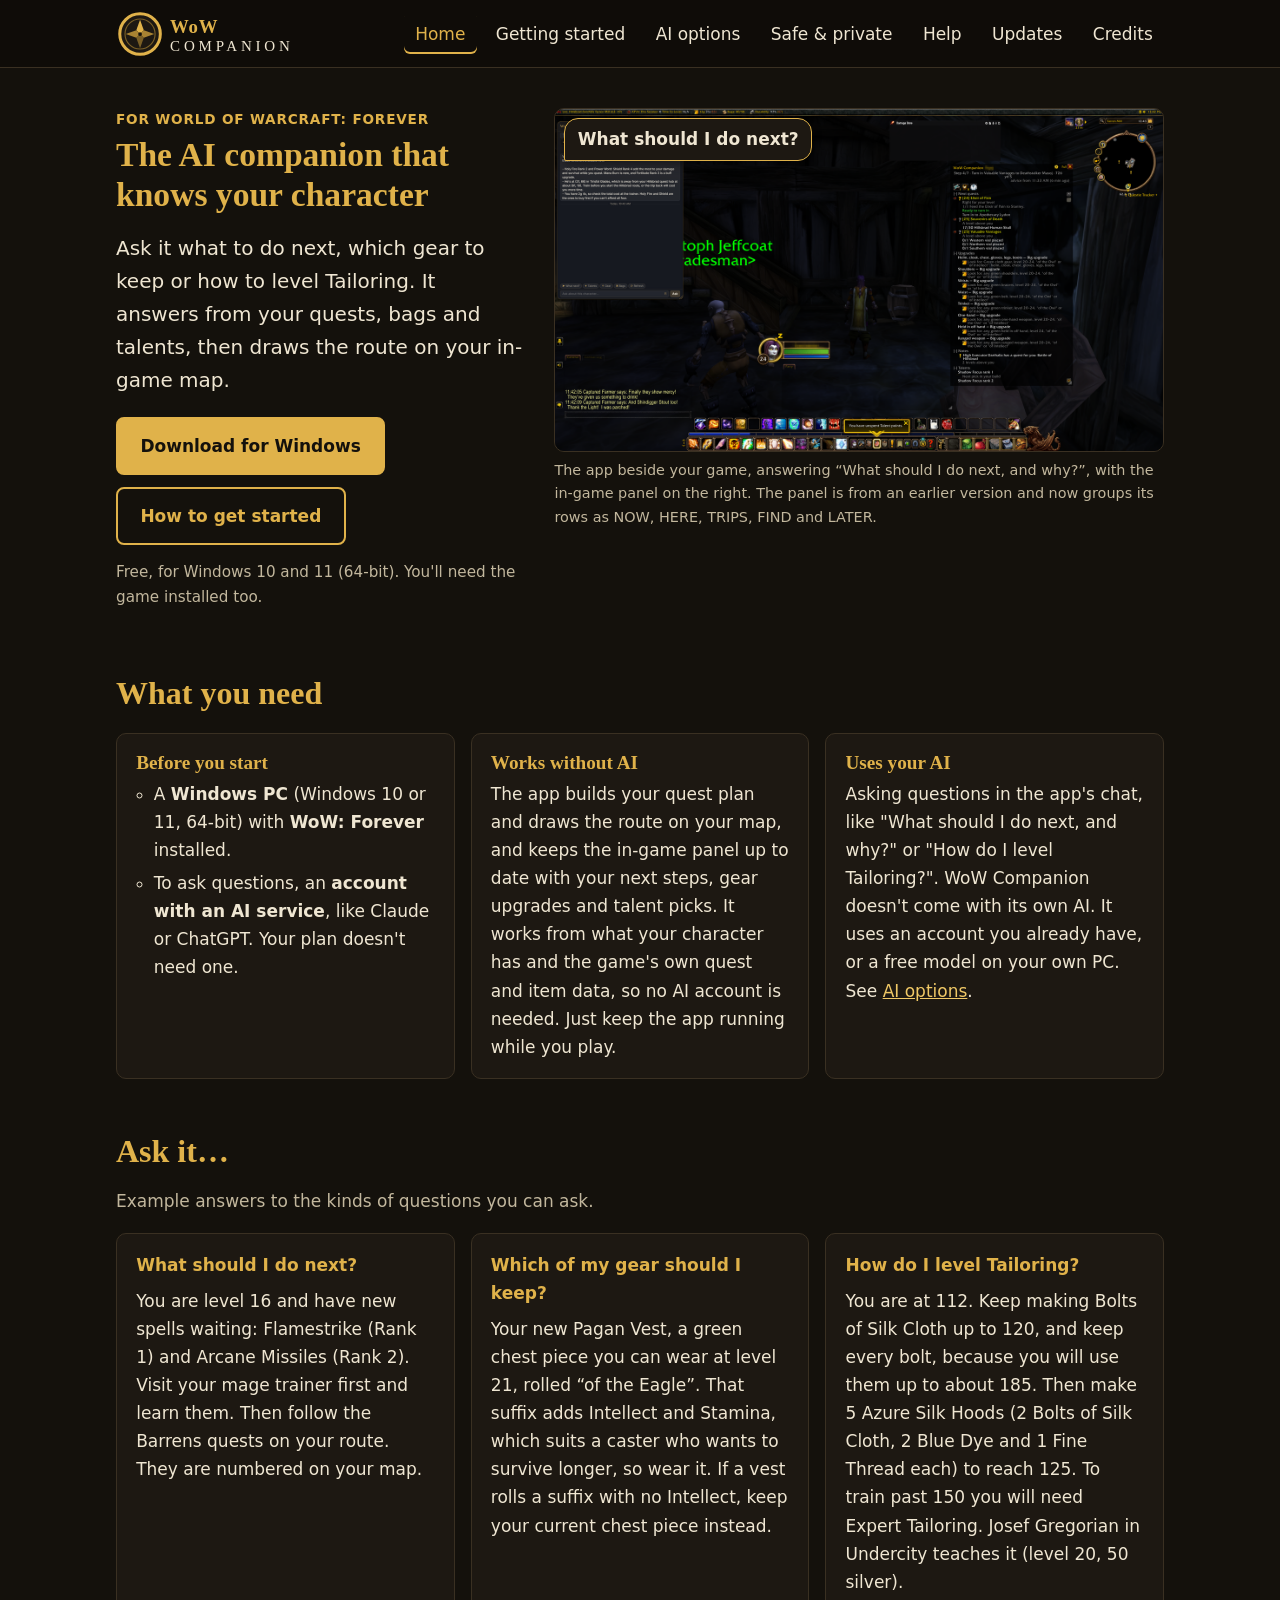
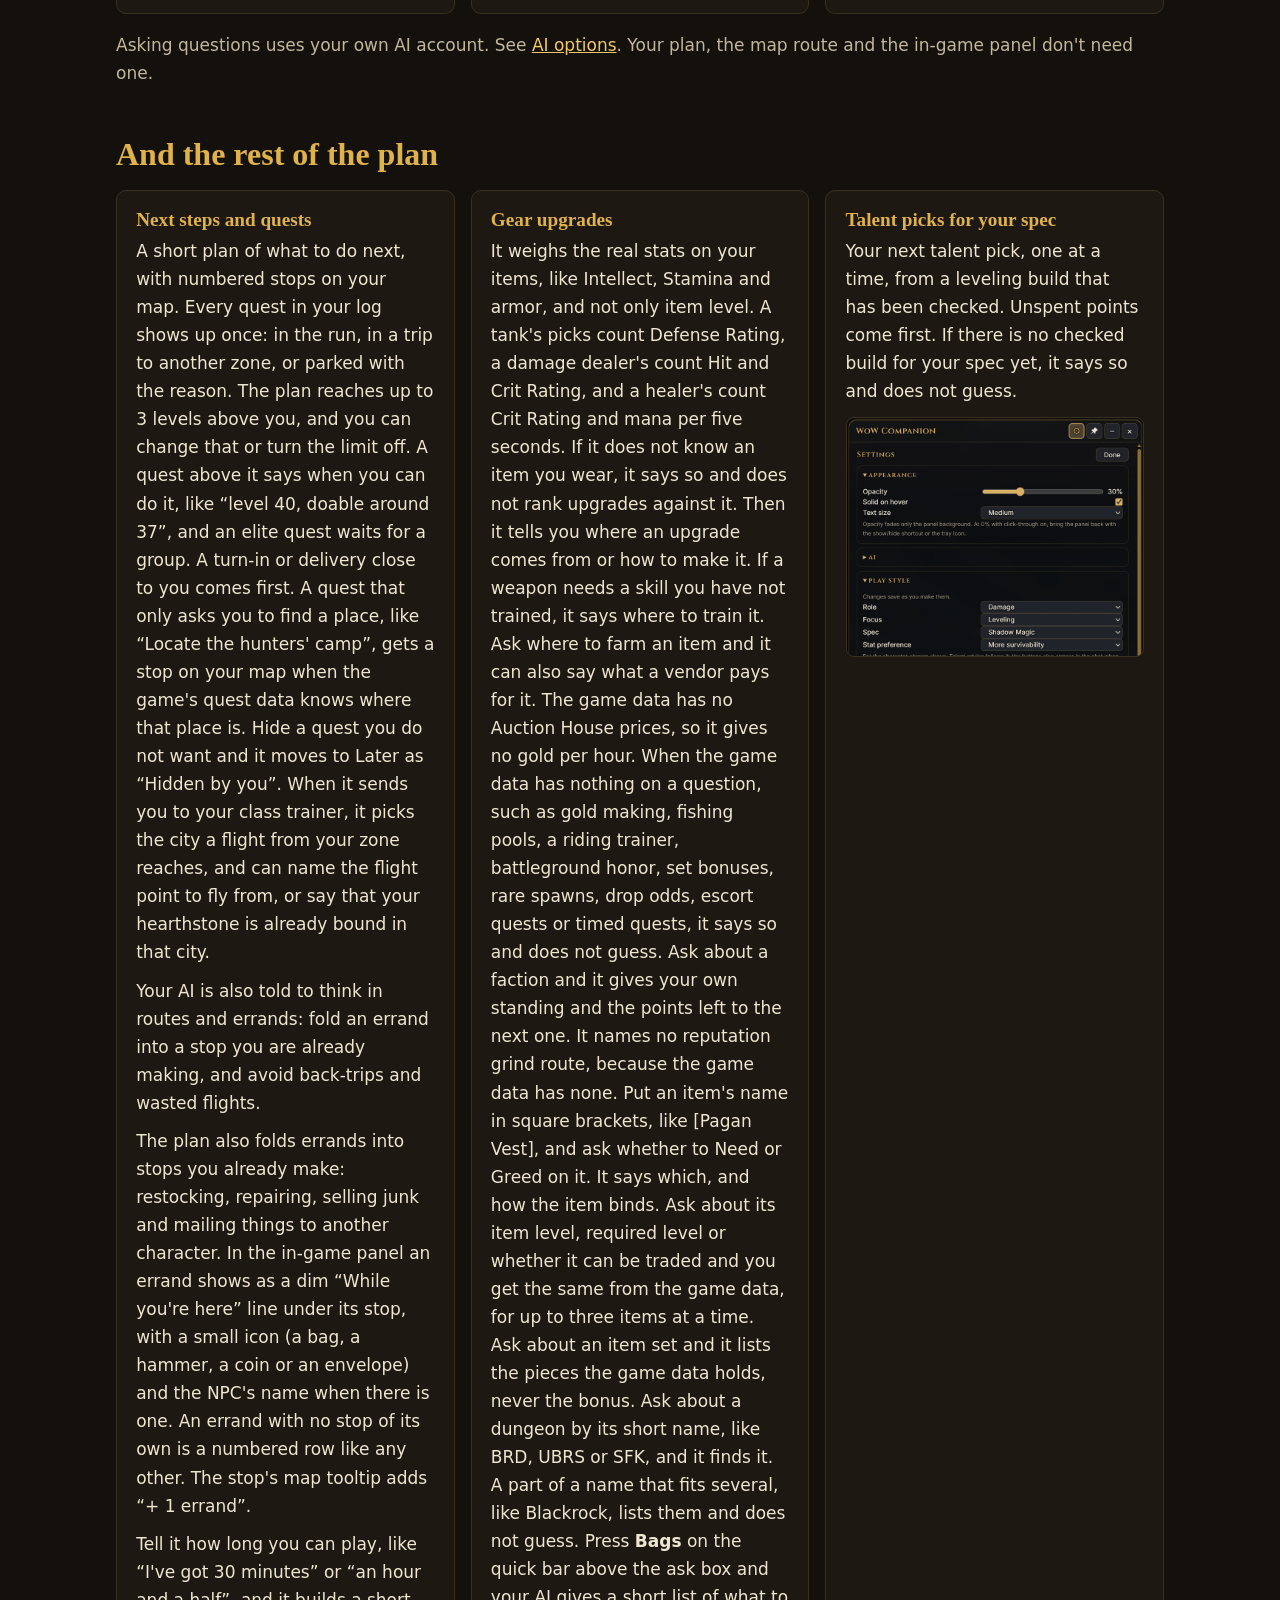
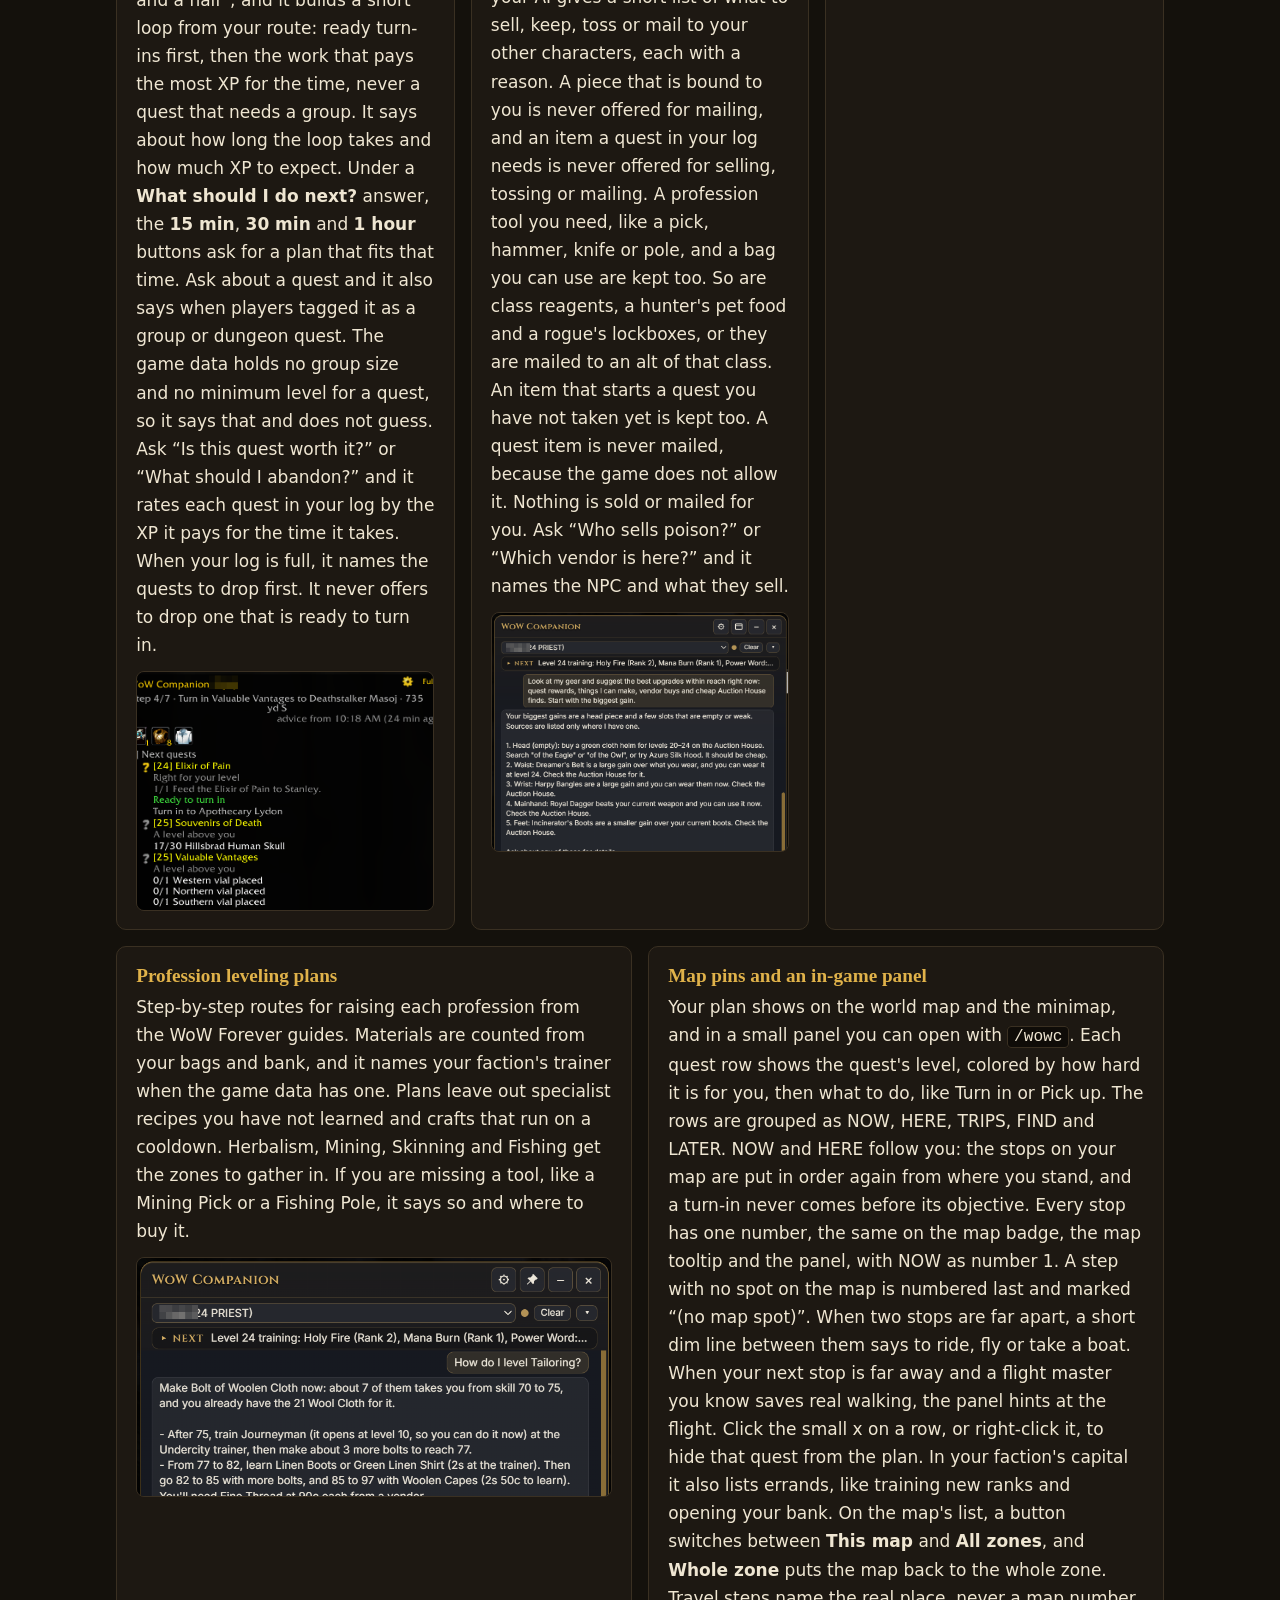
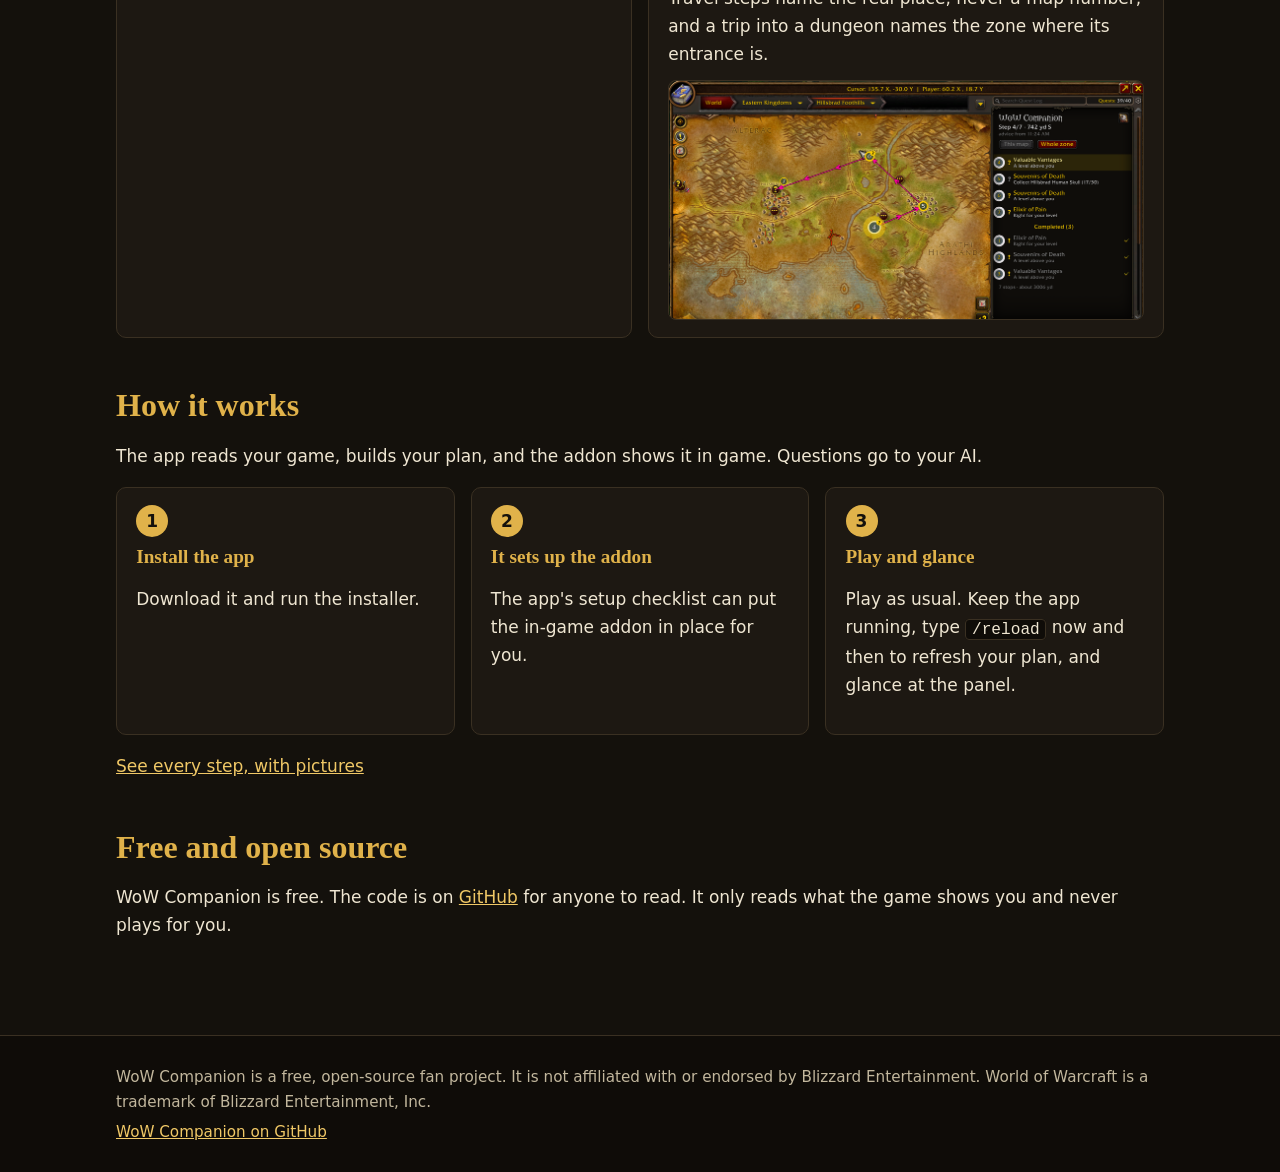
==== commit ef8506da: "SITE-056: cover errand lines, one live number per stop, ride/fly/boat lines and quest no-data answer" ====
--- a/index.html
+++ b/index.html
@@ -65,11 +65,11 @@
 <section>
 <h2>And the rest of the plan</h2>
 <ul class="cards five">
-<li class="card"><h3>Next steps and quests</h3><p>A short plan of what to do next, with numbered stops on your map. Every quest in your log shows up once: in the run, in a trip to another zone, or parked with the reason. The plan reaches up to 3 levels above you, and you can change that or turn the limit off. A quest above it says when you can do it, like &ldquo;level 40, doable around 37&rdquo;, and an elite quest waits for a group. A turn-in or delivery close to you comes first. A quest that only asks you to find a place, like &ldquo;Locate the hunters&#39; camp&rdquo;, gets a stop on your map when the game's quest data knows where that place is. Hide a quest you do not want and it moves to Later as &ldquo;Hidden by you&rdquo;. When it sends you to your class trainer, it picks the city a flight from your zone reaches, and can name the flight point to fly from, or say that your hearthstone is already bound in that city.</p><p>Your AI is also told to think in routes and errands: fold an errand into a stop you are already making, and avoid back-trips and wasted flights.</p><p>Tell it how long you can play, like &ldquo;I've got 30 minutes&rdquo; or &ldquo;an hour and a half&rdquo;, and it builds a short loop from your route: ready turn-ins first, then the work that pays the most XP for the time, never a quest that needs a group. It says about how long the loop takes and how much XP to expect. Under a <strong>What should I do next?</strong> answer, the <strong>15 min</strong>, <strong>30 min</strong> and <strong>1 hour</strong> buttons ask for a plan that fits that time. Ask about a quest and it also says when players tagged it as a group or dungeon quest. Ask &ldquo;Is this quest worth it?&rdquo; or &ldquo;What should I abandon?&rdquo; and it rates each quest in your log by the XP it pays for the time it takes. When your log is full, it names the quests to drop first. It never offers to drop one that is ready to turn in.</p><a class="zoom" href="assets/img/shots/panel-next-quests.png"><img src="assets/img/shots/panel-next-quests.png" alt="Screenshot of the in-game panel listing next quests, with the quest that is ready to turn in shown in green" width="783" height="555" loading="lazy"></a></li>
+<li class="card"><h3>Next steps and quests</h3><p>A short plan of what to do next, with numbered stops on your map. Every quest in your log shows up once: in the run, in a trip to another zone, or parked with the reason. The plan reaches up to 3 levels above you, and you can change that or turn the limit off. A quest above it says when you can do it, like &ldquo;level 40, doable around 37&rdquo;, and an elite quest waits for a group. A turn-in or delivery close to you comes first. A quest that only asks you to find a place, like &ldquo;Locate the hunters&#39; camp&rdquo;, gets a stop on your map when the game's quest data knows where that place is. Hide a quest you do not want and it moves to Later as &ldquo;Hidden by you&rdquo;. When it sends you to your class trainer, it picks the city a flight from your zone reaches, and can name the flight point to fly from, or say that your hearthstone is already bound in that city.</p><p>Your AI is also told to think in routes and errands: fold an errand into a stop you are already making, and avoid back-trips and wasted flights.</p><p>The plan also folds errands into stops you already make: restocking, repairing, selling junk and mailing things to another character. In the in-game panel an errand shows as a dim &ldquo;While you&#39;re here&rdquo; line under its stop, with a small icon (a bag, a hammer, a coin or an envelope) and the NPC&#39;s name when there is one. An errand with no stop of its own is a numbered row like any other. The stop&#39;s map tooltip adds &ldquo;+ 1 errand&rdquo;.</p><p>Tell it how long you can play, like &ldquo;I've got 30 minutes&rdquo; or &ldquo;an hour and a half&rdquo;, and it builds a short loop from your route: ready turn-ins first, then the work that pays the most XP for the time, never a quest that needs a group. It says about how long the loop takes and how much XP to expect. Under a <strong>What should I do next?</strong> answer, the <strong>15 min</strong>, <strong>30 min</strong> and <strong>1 hour</strong> buttons ask for a plan that fits that time. Ask about a quest and it also says when players tagged it as a group or dungeon quest. The game data holds no group size and no minimum level for a quest, so it says that and does not guess. Ask &ldquo;Is this quest worth it?&rdquo; or &ldquo;What should I abandon?&rdquo; and it rates each quest in your log by the XP it pays for the time it takes. When your log is full, it names the quests to drop first. It never offers to drop one that is ready to turn in.</p><a class="zoom" href="assets/img/shots/panel-next-quests.png"><img src="assets/img/shots/panel-next-quests.png" alt="Screenshot of the in-game panel listing next quests, with the quest that is ready to turn in shown in green" width="783" height="555" loading="lazy"></a></li>
 <li class="card"><h3>Gear upgrades</h3><p>It weighs the real stats on your items, like Intellect, Stamina and armor, and not only item level. A tank's picks count Defense Rating, a damage dealer's count Hit and Crit Rating, and a healer's count Crit Rating and mana per five seconds. If it does not know an item you wear, it says so and does not rank upgrades against it. Then it tells you where an upgrade comes from or how to make it. If a weapon needs a skill you have not trained, it says where to train it. Ask where to farm an item and it can also say what a vendor pays for it. The game data has no Auction House prices, so it gives no gold per hour. When the game data has nothing on a question, such as gold making, fishing pools, a riding trainer, battleground honor, set bonuses, rare spawns, drop odds, escort quests or timed quests, it says so and does not guess. Ask about a faction and it gives your own standing and the points left to the next one. It names no reputation grind route, because the game data has none. Put an item's name in square brackets, like [Pagan Vest], and ask whether to Need or Greed on it. It says which, and how the item binds. Ask about its item level, required level or whether it can be traded and you get the same from the game data, for up to three items at a time. Ask about an item set and it lists the pieces the game data holds, never the bonus. Ask about a dungeon by its short name, like BRD, UBRS or SFK, and it finds it. A part of a name that fits several, like Blackrock, lists them and does not guess. Press <strong>Bags</strong> on the quick bar above the ask box and your AI gives a short list of what to sell, keep, toss or mail to your other characters, each with a reason. A piece that is bound to you is never offered for mailing, and an item a quest in your log needs is never offered for selling, tossing or mailing. A profession tool you need, like a pick, hammer, knife or pole, and a bag you can use are kept too. So are class reagents, a hunter's pet food and a rogue's lockboxes, or they are mailed to an alt of that class. An item that starts a quest you have not taken yet is kept too. A quest item is never mailed, because the game does not allow it. Nothing is sold or mailed for you. Ask &ldquo;Who sells poison?&rdquo; or &ldquo;Which vendor is here?&rdquo; and it names the NPC and what they sell.</p><a class="zoom" href="assets/img/shots/app-gear-answer.png"><img src="assets/img/shots/app-gear-answer.png" alt="Screenshot of the app answering a request for gear upgrades with a list of five: a head piece to buy, then a belt, bangles, a dagger and boots, each with where to look" width="805" height="772" loading="lazy"></a></li>
 <li class="card"><h3>Talent picks for your spec</h3><p>Your next talent pick, one at a time, from a leveling build that has been checked. Unspent points come first. If there is no checked build for your spec yet, it says so and does not guess.</p><a class="zoom" href="assets/img/shots/app-settings-play-style.png"><img src="assets/img/shots/app-settings-play-style.png" alt="Screenshot of the app&#39;s Settings with the Play style section open, showing role, focus, spec and stat preference" width="802" height="700" loading="lazy"></a></li>
 <li class="card"><h3>Profession leveling plans</h3><p>Step-by-step routes for raising each profession from the WoW Forever guides. Materials are counted from your bags and bank, and it names your faction's trainer when the game data has one. Plans leave out specialist recipes you have not learned and crafts that run on a cooldown. Herbalism, Mining, Skinning and Fishing get the zones to gather in. If you are missing a tool, like a Mining Pick or a Fishing Pole, it says so and where to buy it.</p><a class="zoom" href="assets/img/shots/app-tailoring-answer.png"><img src="assets/img/shots/app-tailoring-answer.png" alt="Screenshot of the app answering How do I level Tailoring? with the next Woolen Cloth bolts to make, the recipes to learn at the trainer and the Fine Thread to buy from a vendor" width="805" height="788" loading="lazy"></a></li>
-<li class="card"><h3>Map pins and an in-game panel</h3><p>Your plan shows on the world map and the minimap, and in a small panel you can open with <code>/wowc</code>. Each quest row shows the quest's level, colored by how hard it is for you, then what to do, like Turn in or Pick up. The rows are grouped as NOW, HERE, TRIPS, FIND and LATER. NOW and HERE follow you: the stops on your map are put in order again from where you stand, and a turn-in never comes before its objective. The badge numbers on the map follow the same order, with NOW as number 1. When your next stop is far away and a flight master you know saves real walking, the panel hints at the flight. Click the small x on a row, or right-click it, to hide that quest from the plan. In your faction's capital it also lists errands, like training new ranks and opening your bank. On the map's list, a button switches between <strong>This map</strong> and <strong>All zones</strong>, and <strong>Whole zone</strong> puts the map back to the whole zone. Travel steps name the real place, never a map number, and a trip into a dungeon names the zone where its entrance is.</p><a class="zoom" href="assets/img/shots/map-route-whole-zone-full.png"><img src="assets/img/shots/map-route-whole-zone.webp" alt="Screenshot of the game's world map with a numbered route between quest stops, and the WoW Companion side panel showing This map and Whole zone buttons above the list of stops" width="960" height="503" loading="lazy"></a></li>
+<li class="card"><h3>Map pins and an in-game panel</h3><p>Your plan shows on the world map and the minimap, and in a small panel you can open with <code>/wowc</code>. Each quest row shows the quest's level, colored by how hard it is for you, then what to do, like Turn in or Pick up. The rows are grouped as NOW, HERE, TRIPS, FIND and LATER. NOW and HERE follow you: the stops on your map are put in order again from where you stand, and a turn-in never comes before its objective. Every stop has one number, the same on the map badge, the map tooltip and the panel, with NOW as number 1. A step with no spot on the map is numbered last and marked &ldquo;(no map spot)&rdquo;. When two stops are far apart, a short dim line between them says to ride, fly or take a boat. When your next stop is far away and a flight master you know saves real walking, the panel hints at the flight. Click the small x on a row, or right-click it, to hide that quest from the plan. In your faction's capital it also lists errands, like training new ranks and opening your bank. On the map's list, a button switches between <strong>This map</strong> and <strong>All zones</strong>, and <strong>Whole zone</strong> puts the map back to the whole zone. Travel steps name the real place, never a map number, and a trip into a dungeon names the zone where its entrance is.</p><a class="zoom" href="assets/img/shots/map-route-whole-zone-full.png"><img src="assets/img/shots/map-route-whole-zone.webp" alt="Screenshot of the game's world map with a numbered route between quest stops, and the WoW Companion side panel showing This map and Whole zone buttons above the list of stops" width="960" height="503" loading="lazy"></a></li>
 </ul>
 </section>
 
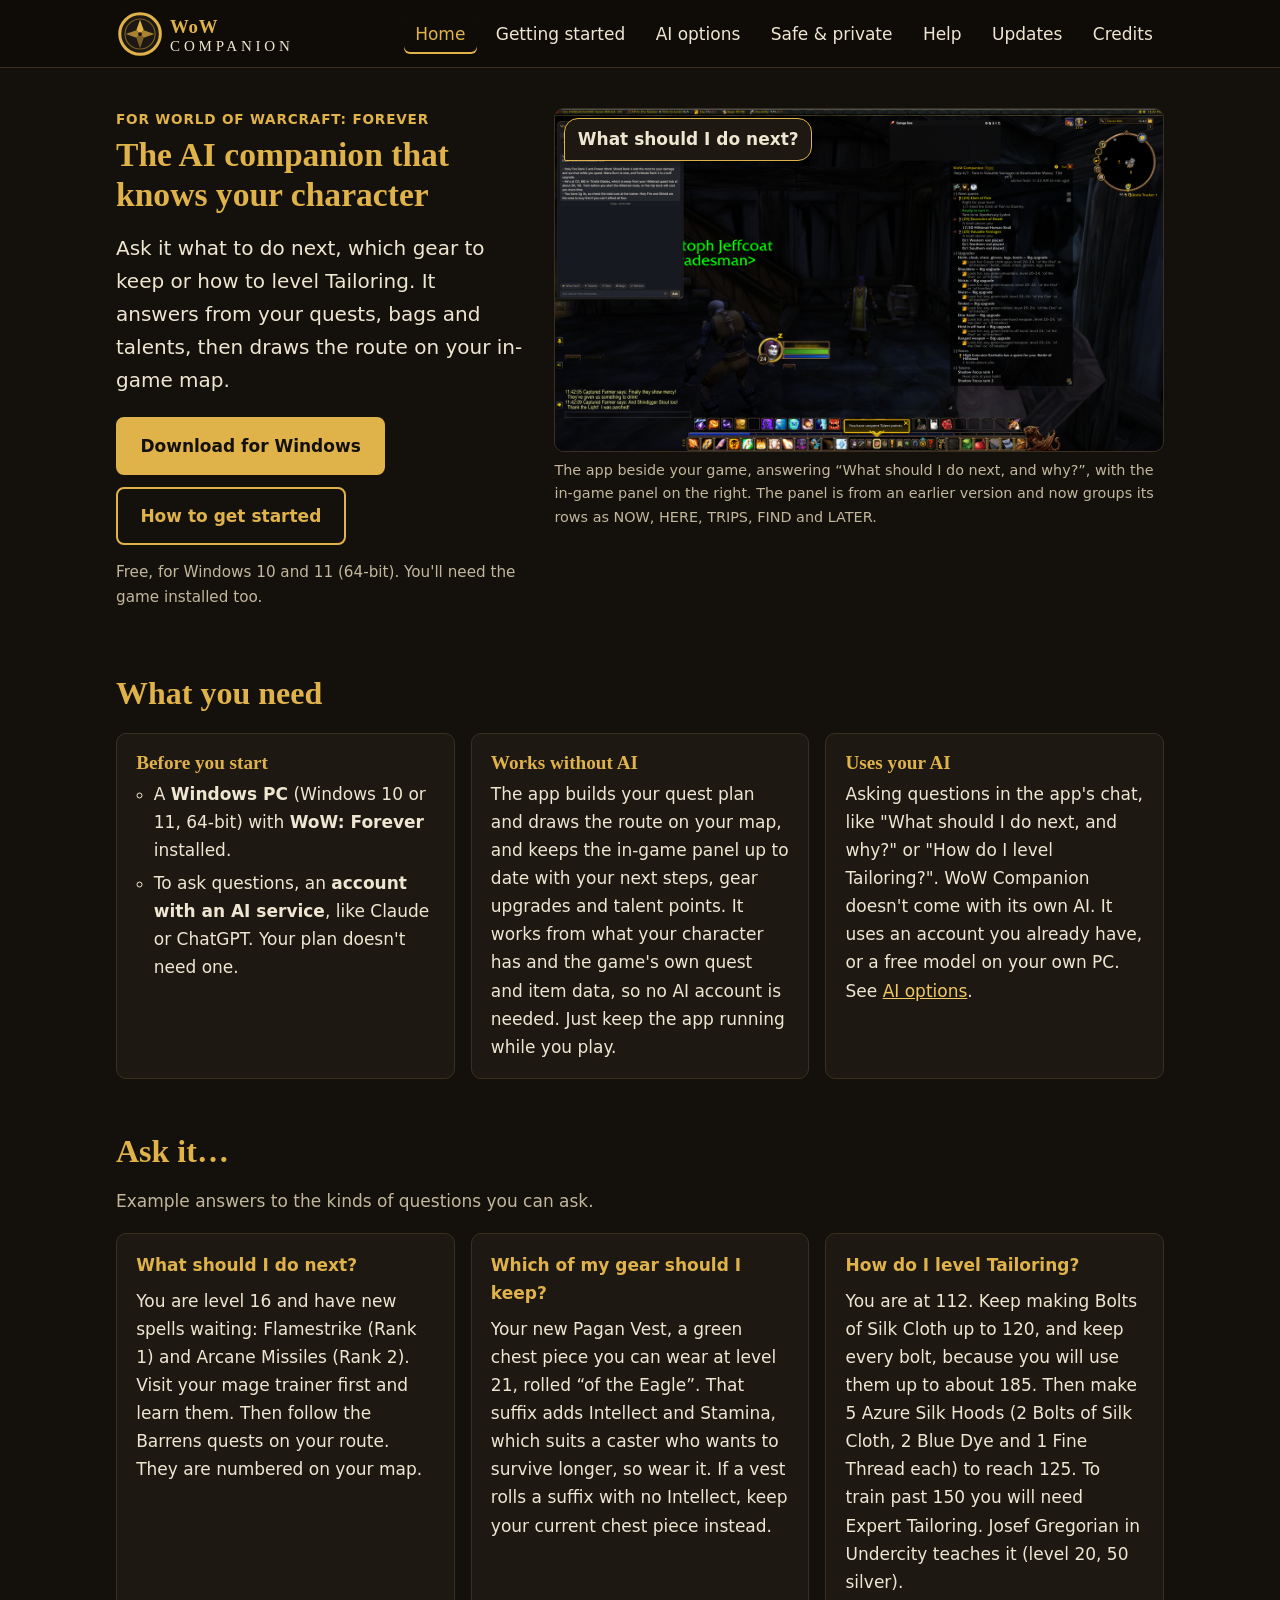
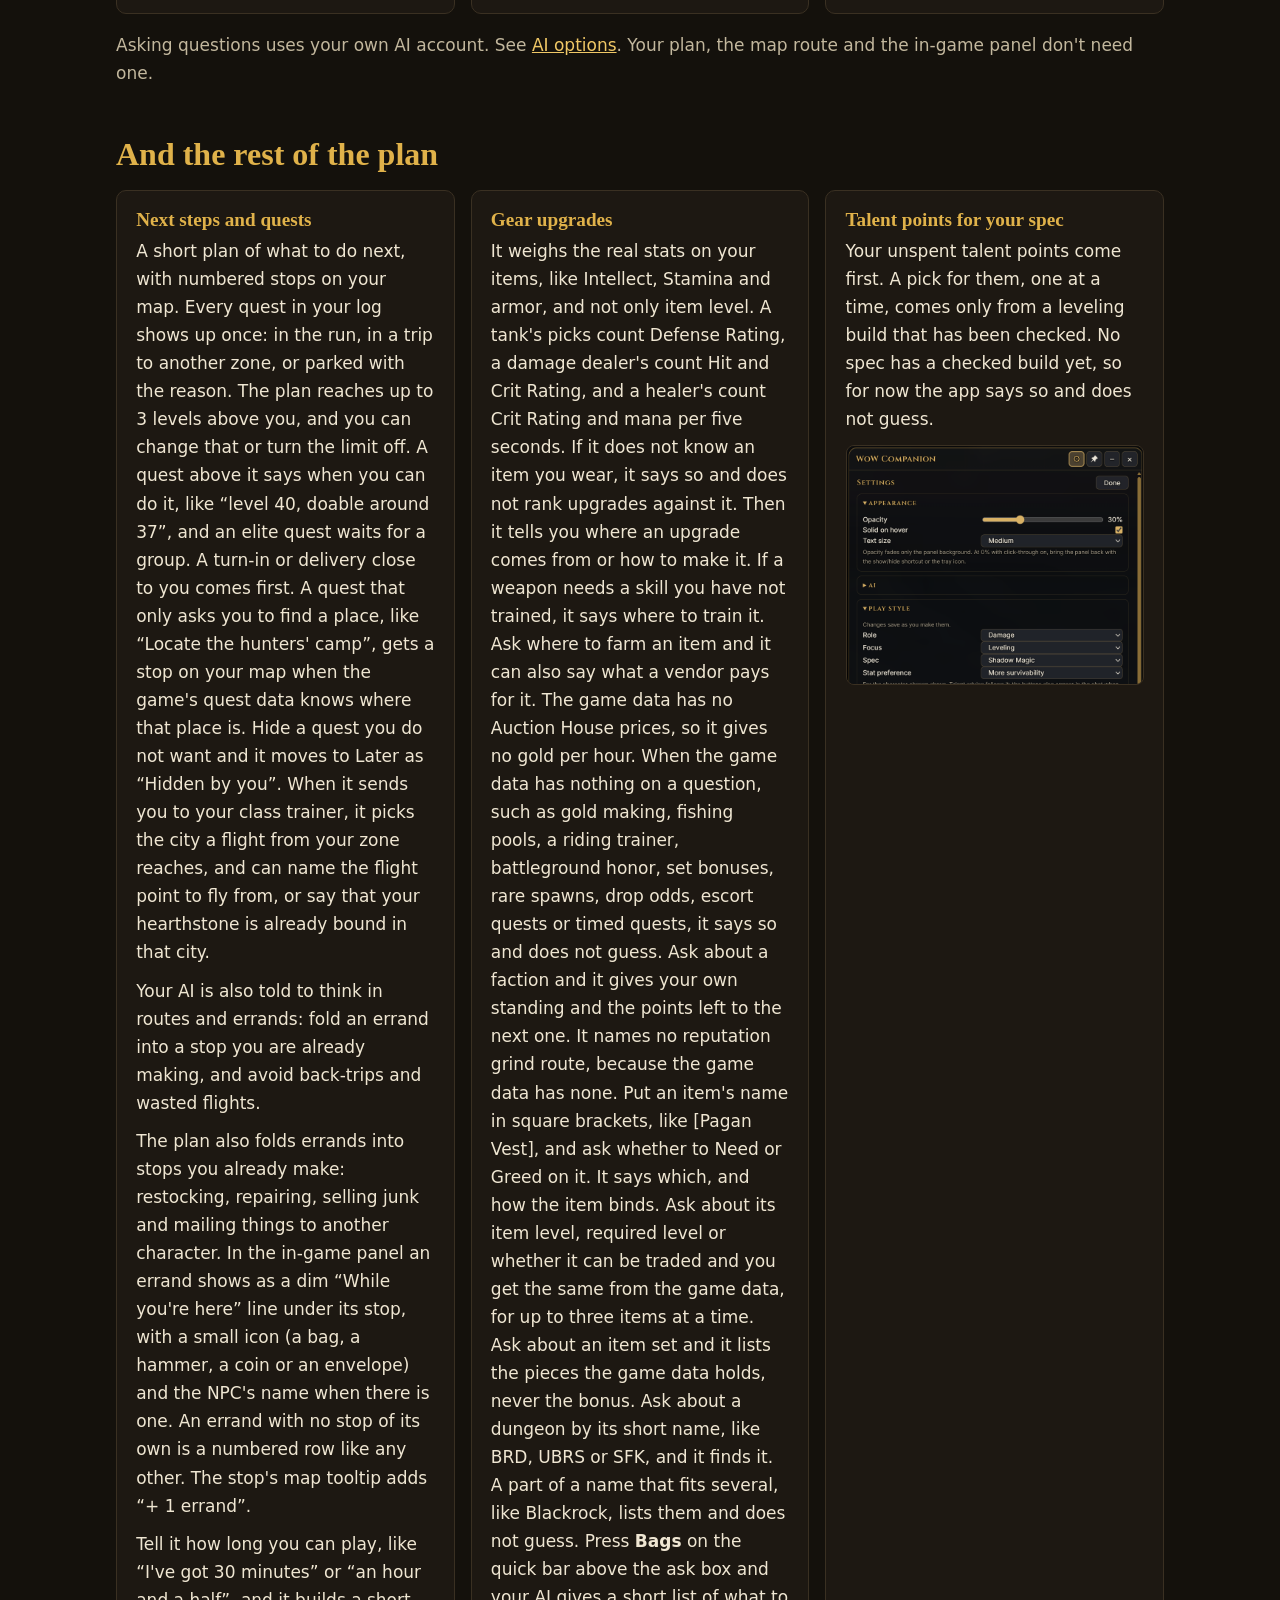
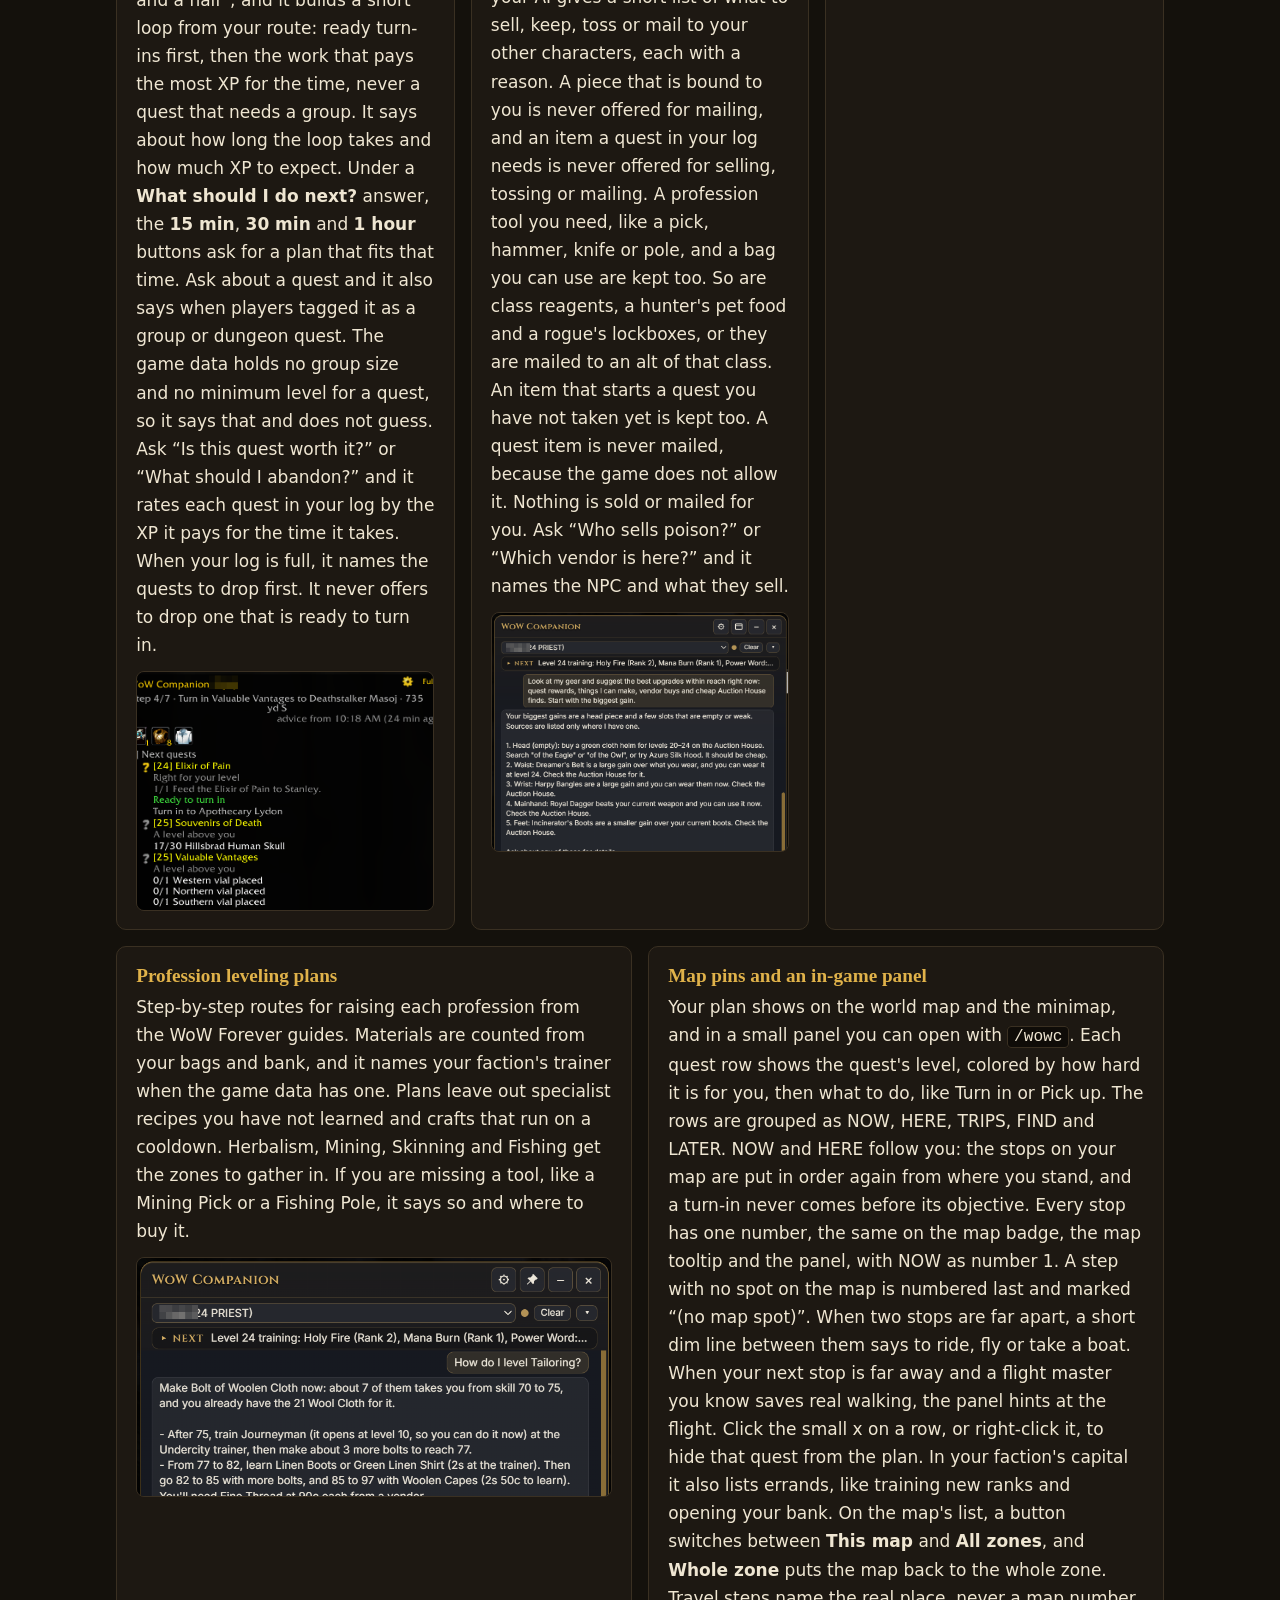
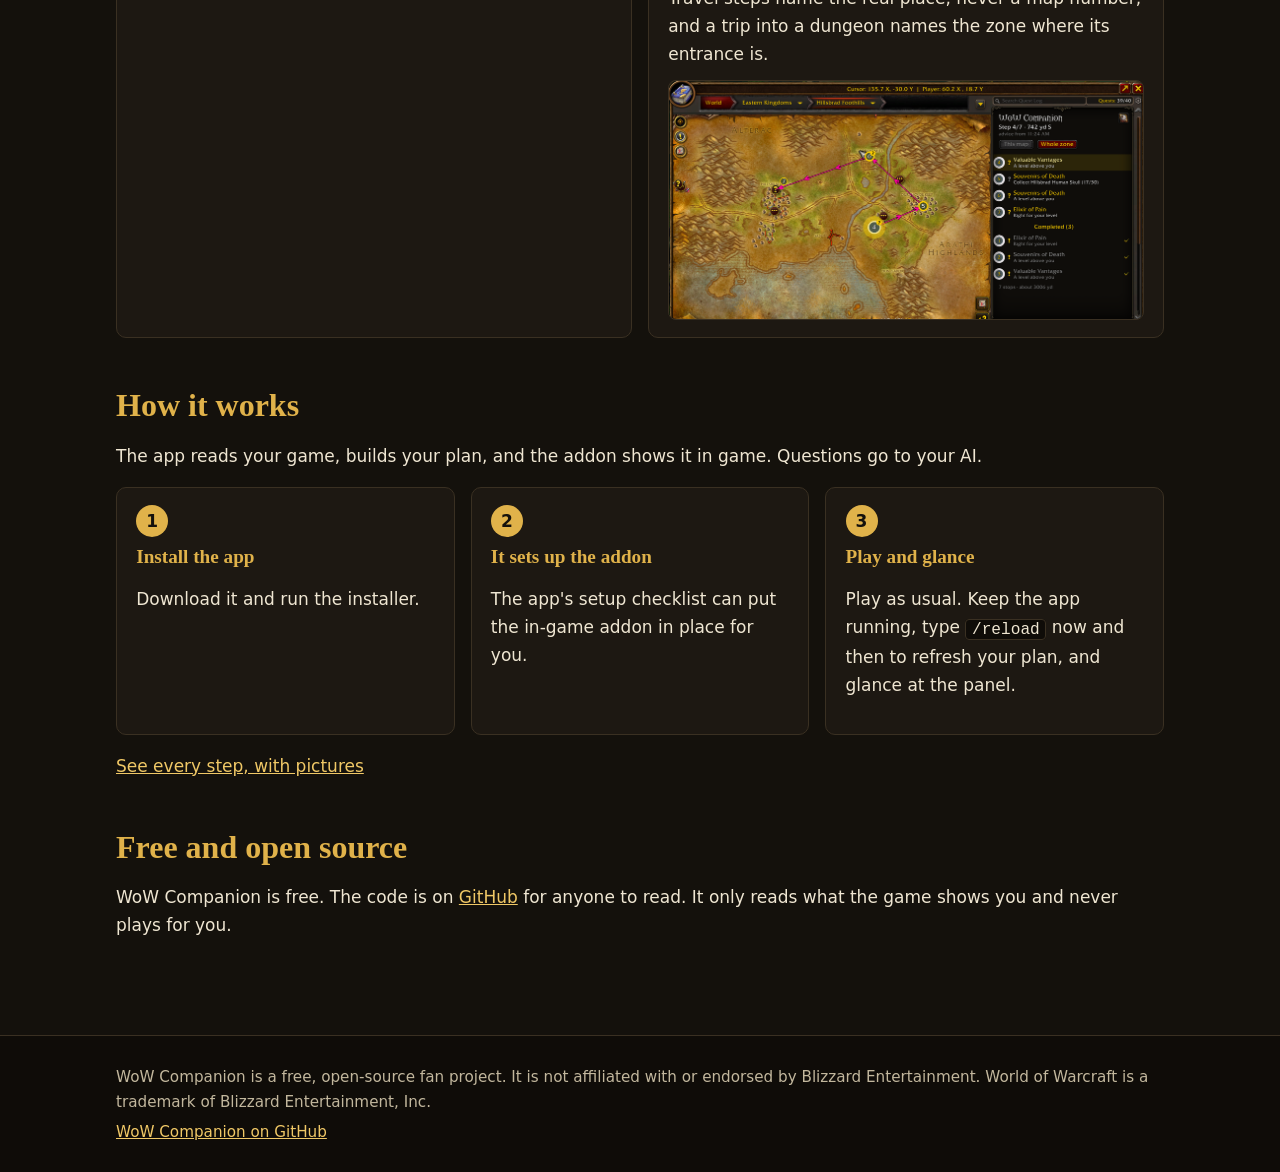
==== commit 68fec74f: "SITE-057: talent claims match the unchecked builds, full list of what the addon records, Weapon Mast" ====
--- a/index.html
+++ b/index.html
@@ -45,7 +45,7 @@
 <li>A <strong>Windows PC</strong> (Windows 10 or 11, 64-bit) with <strong>WoW: Forever</strong> installed.</li>
 <li>To ask questions, an <strong>account with an AI service</strong>, like Claude or ChatGPT. Your plan doesn't need one.</li>
 </ul></li>
-<li class="card"><h3>Works without AI</h3><p>The app builds your quest plan and draws the route on your map, and keeps the in-game panel up to date with your next steps, gear upgrades and talent picks. It works from what your character has and the game's own quest and item data, so no AI account is needed. Just keep the app running while you play.</p></li>
+<li class="card"><h3>Works without AI</h3><p>The app builds your quest plan and draws the route on your map, and keeps the in-game panel up to date with your next steps, gear upgrades and talent points. It works from what your character has and the game's own quest and item data, so no AI account is needed. Just keep the app running while you play.</p></li>
 <li class="card"><h3>Uses your AI</h3><p>Asking questions in the app's chat, like "What should I do next, and why?" or "How do I level Tailoring?". WoW Companion doesn't come with its own AI. It uses an account you already have, or a free model on your own PC. See <a href="ai-options.html">AI options</a>.</p></li>
 </ul>
 </section>
@@ -67,7 +67,7 @@
 <ul class="cards five">
 <li class="card"><h3>Next steps and quests</h3><p>A short plan of what to do next, with numbered stops on your map. Every quest in your log shows up once: in the run, in a trip to another zone, or parked with the reason. The plan reaches up to 3 levels above you, and you can change that or turn the limit off. A quest above it says when you can do it, like &ldquo;level 40, doable around 37&rdquo;, and an elite quest waits for a group. A turn-in or delivery close to you comes first. A quest that only asks you to find a place, like &ldquo;Locate the hunters&#39; camp&rdquo;, gets a stop on your map when the game's quest data knows where that place is. Hide a quest you do not want and it moves to Later as &ldquo;Hidden by you&rdquo;. When it sends you to your class trainer, it picks the city a flight from your zone reaches, and can name the flight point to fly from, or say that your hearthstone is already bound in that city.</p><p>Your AI is also told to think in routes and errands: fold an errand into a stop you are already making, and avoid back-trips and wasted flights.</p><p>The plan also folds errands into stops you already make: restocking, repairing, selling junk and mailing things to another character. In the in-game panel an errand shows as a dim &ldquo;While you&#39;re here&rdquo; line under its stop, with a small icon (a bag, a hammer, a coin or an envelope) and the NPC&#39;s name when there is one. An errand with no stop of its own is a numbered row like any other. The stop&#39;s map tooltip adds &ldquo;+ 1 errand&rdquo;.</p><p>Tell it how long you can play, like &ldquo;I've got 30 minutes&rdquo; or &ldquo;an hour and a half&rdquo;, and it builds a short loop from your route: ready turn-ins first, then the work that pays the most XP for the time, never a quest that needs a group. It says about how long the loop takes and how much XP to expect. Under a <strong>What should I do next?</strong> answer, the <strong>15 min</strong>, <strong>30 min</strong> and <strong>1 hour</strong> buttons ask for a plan that fits that time. Ask about a quest and it also says when players tagged it as a group or dungeon quest. The game data holds no group size and no minimum level for a quest, so it says that and does not guess. Ask &ldquo;Is this quest worth it?&rdquo; or &ldquo;What should I abandon?&rdquo; and it rates each quest in your log by the XP it pays for the time it takes. When your log is full, it names the quests to drop first. It never offers to drop one that is ready to turn in.</p><a class="zoom" href="assets/img/shots/panel-next-quests.png"><img src="assets/img/shots/panel-next-quests.png" alt="Screenshot of the in-game panel listing next quests, with the quest that is ready to turn in shown in green" width="783" height="555" loading="lazy"></a></li>
 <li class="card"><h3>Gear upgrades</h3><p>It weighs the real stats on your items, like Intellect, Stamina and armor, and not only item level. A tank's picks count Defense Rating, a damage dealer's count Hit and Crit Rating, and a healer's count Crit Rating and mana per five seconds. If it does not know an item you wear, it says so and does not rank upgrades against it. Then it tells you where an upgrade comes from or how to make it. If a weapon needs a skill you have not trained, it says where to train it. Ask where to farm an item and it can also say what a vendor pays for it. The game data has no Auction House prices, so it gives no gold per hour. When the game data has nothing on a question, such as gold making, fishing pools, a riding trainer, battleground honor, set bonuses, rare spawns, drop odds, escort quests or timed quests, it says so and does not guess. Ask about a faction and it gives your own standing and the points left to the next one. It names no reputation grind route, because the game data has none. Put an item's name in square brackets, like [Pagan Vest], and ask whether to Need or Greed on it. It says which, and how the item binds. Ask about its item level, required level or whether it can be traded and you get the same from the game data, for up to three items at a time. Ask about an item set and it lists the pieces the game data holds, never the bonus. Ask about a dungeon by its short name, like BRD, UBRS or SFK, and it finds it. A part of a name that fits several, like Blackrock, lists them and does not guess. Press <strong>Bags</strong> on the quick bar above the ask box and your AI gives a short list of what to sell, keep, toss or mail to your other characters, each with a reason. A piece that is bound to you is never offered for mailing, and an item a quest in your log needs is never offered for selling, tossing or mailing. A profession tool you need, like a pick, hammer, knife or pole, and a bag you can use are kept too. So are class reagents, a hunter's pet food and a rogue's lockboxes, or they are mailed to an alt of that class. An item that starts a quest you have not taken yet is kept too. A quest item is never mailed, because the game does not allow it. Nothing is sold or mailed for you. Ask &ldquo;Who sells poison?&rdquo; or &ldquo;Which vendor is here?&rdquo; and it names the NPC and what they sell.</p><a class="zoom" href="assets/img/shots/app-gear-answer.png"><img src="assets/img/shots/app-gear-answer.png" alt="Screenshot of the app answering a request for gear upgrades with a list of five: a head piece to buy, then a belt, bangles, a dagger and boots, each with where to look" width="805" height="772" loading="lazy"></a></li>
-<li class="card"><h3>Talent picks for your spec</h3><p>Your next talent pick, one at a time, from a leveling build that has been checked. Unspent points come first. If there is no checked build for your spec yet, it says so and does not guess.</p><a class="zoom" href="assets/img/shots/app-settings-play-style.png"><img src="assets/img/shots/app-settings-play-style.png" alt="Screenshot of the app&#39;s Settings with the Play style section open, showing role, focus, spec and stat preference" width="802" height="700" loading="lazy"></a></li>
+<li class="card"><h3>Talent points for your spec</h3><p>Your unspent talent points come first. A pick for them, one at a time, comes only from a leveling build that has been checked. No spec has a checked build yet, so for now the app says so and does not guess.</p><a class="zoom" href="assets/img/shots/app-settings-play-style.png"><img src="assets/img/shots/app-settings-play-style.png" alt="Screenshot of the app&#39;s Settings with the Play style section open, showing role, focus, spec and stat preference" width="802" height="700" loading="lazy"></a></li>
 <li class="card"><h3>Profession leveling plans</h3><p>Step-by-step routes for raising each profession from the WoW Forever guides. Materials are counted from your bags and bank, and it names your faction's trainer when the game data has one. Plans leave out specialist recipes you have not learned and crafts that run on a cooldown. Herbalism, Mining, Skinning and Fishing get the zones to gather in. If you are missing a tool, like a Mining Pick or a Fishing Pole, it says so and where to buy it.</p><a class="zoom" href="assets/img/shots/app-tailoring-answer.png"><img src="assets/img/shots/app-tailoring-answer.png" alt="Screenshot of the app answering How do I level Tailoring? with the next Woolen Cloth bolts to make, the recipes to learn at the trainer and the Fine Thread to buy from a vendor" width="805" height="788" loading="lazy"></a></li>
 <li class="card"><h3>Map pins and an in-game panel</h3><p>Your plan shows on the world map and the minimap, and in a small panel you can open with <code>/wowc</code>. Each quest row shows the quest's level, colored by how hard it is for you, then what to do, like Turn in or Pick up. The rows are grouped as NOW, HERE, TRIPS, FIND and LATER. NOW and HERE follow you: the stops on your map are put in order again from where you stand, and a turn-in never comes before its objective. Every stop has one number, the same on the map badge, the map tooltip and the panel, with NOW as number 1. A step with no spot on the map is numbered last and marked &ldquo;(no map spot)&rdquo;. When two stops are far apart, a short dim line between them says to ride, fly or take a boat. When your next stop is far away and a flight master you know saves real walking, the panel hints at the flight. Click the small x on a row, or right-click it, to hide that quest from the plan. In your faction's capital it also lists errands, like training new ranks and opening your bank. On the map's list, a button switches between <strong>This map</strong> and <strong>All zones</strong>, and <strong>Whole zone</strong> puts the map back to the whole zone. Travel steps name the real place, never a map number, and a trip into a dungeon names the zone where its entrance is.</p><a class="zoom" href="assets/img/shots/map-route-whole-zone-full.png"><img src="assets/img/shots/map-route-whole-zone.webp" alt="Screenshot of the game's world map with a numbered route between quest stops, and the WoW Companion side panel showing This map and Whole zone buttons above the list of stops" width="960" height="503" loading="lazy"></a></li>
 </ul>
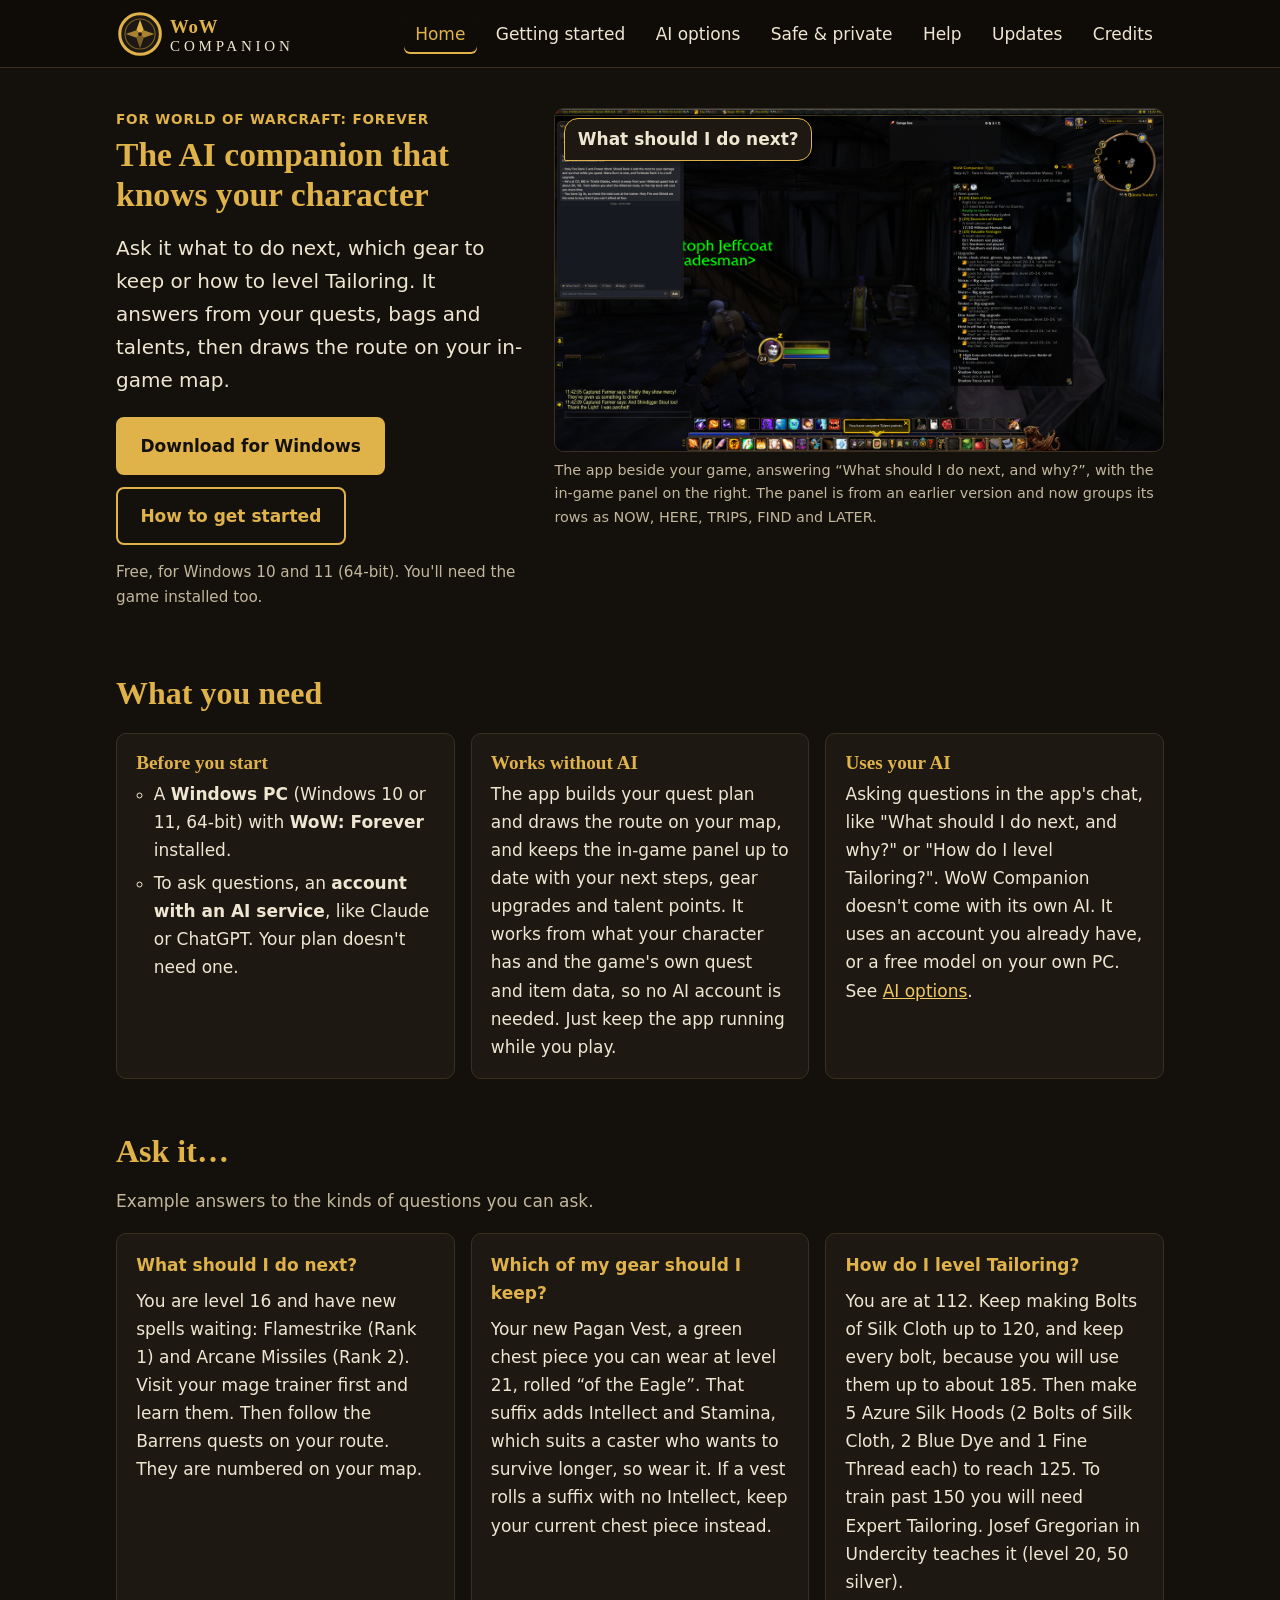
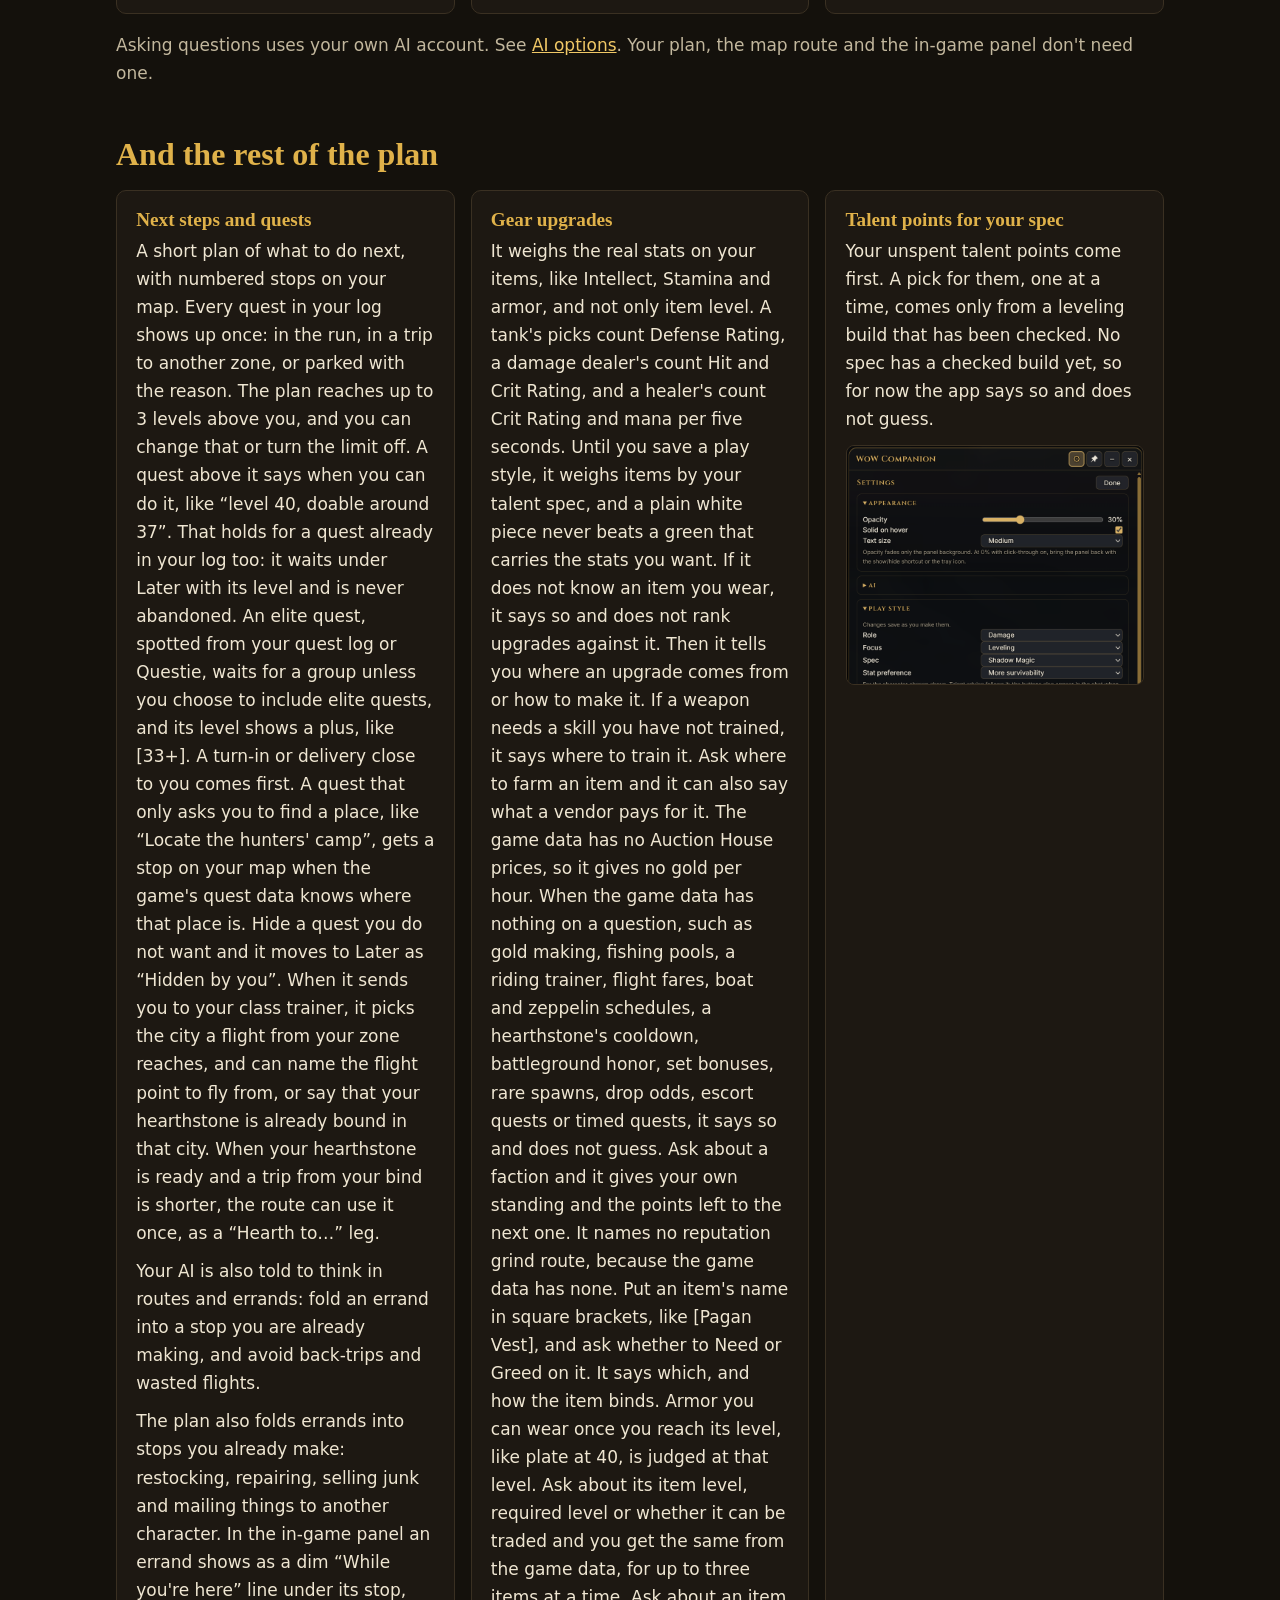
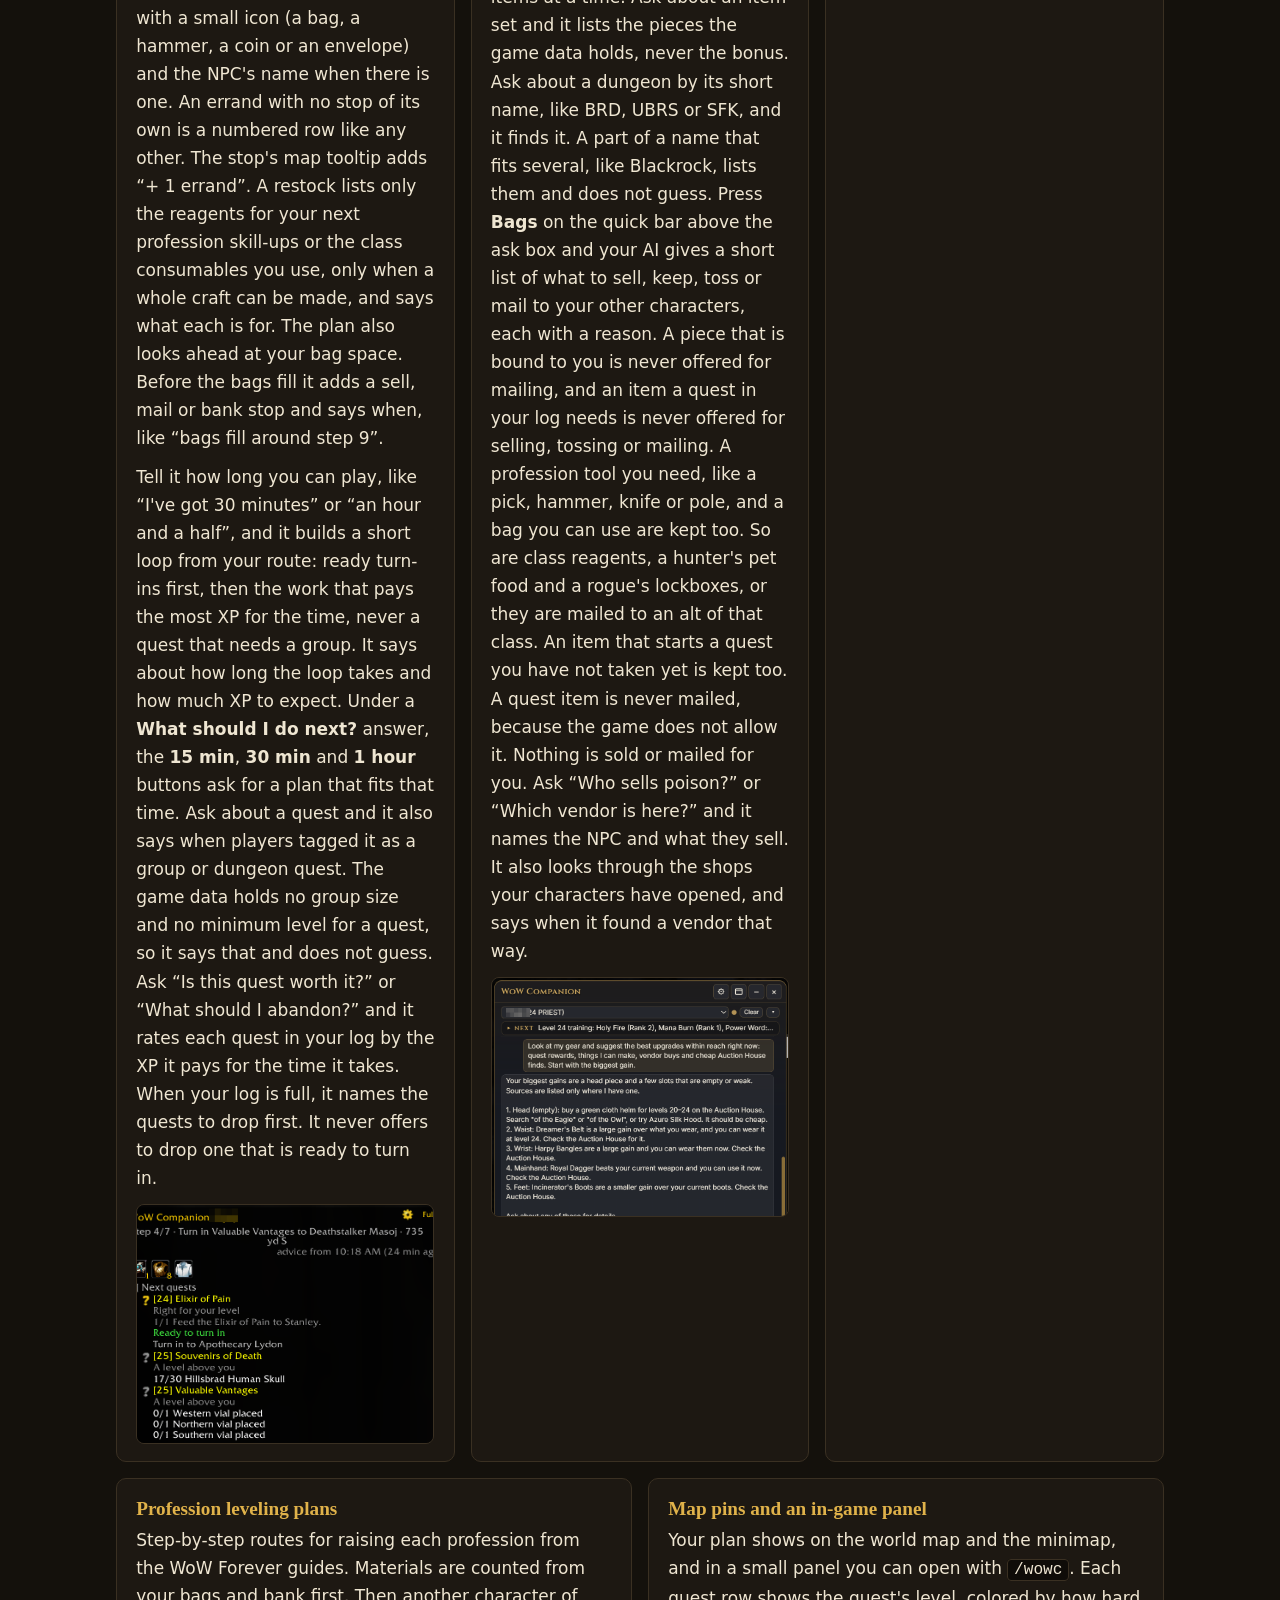
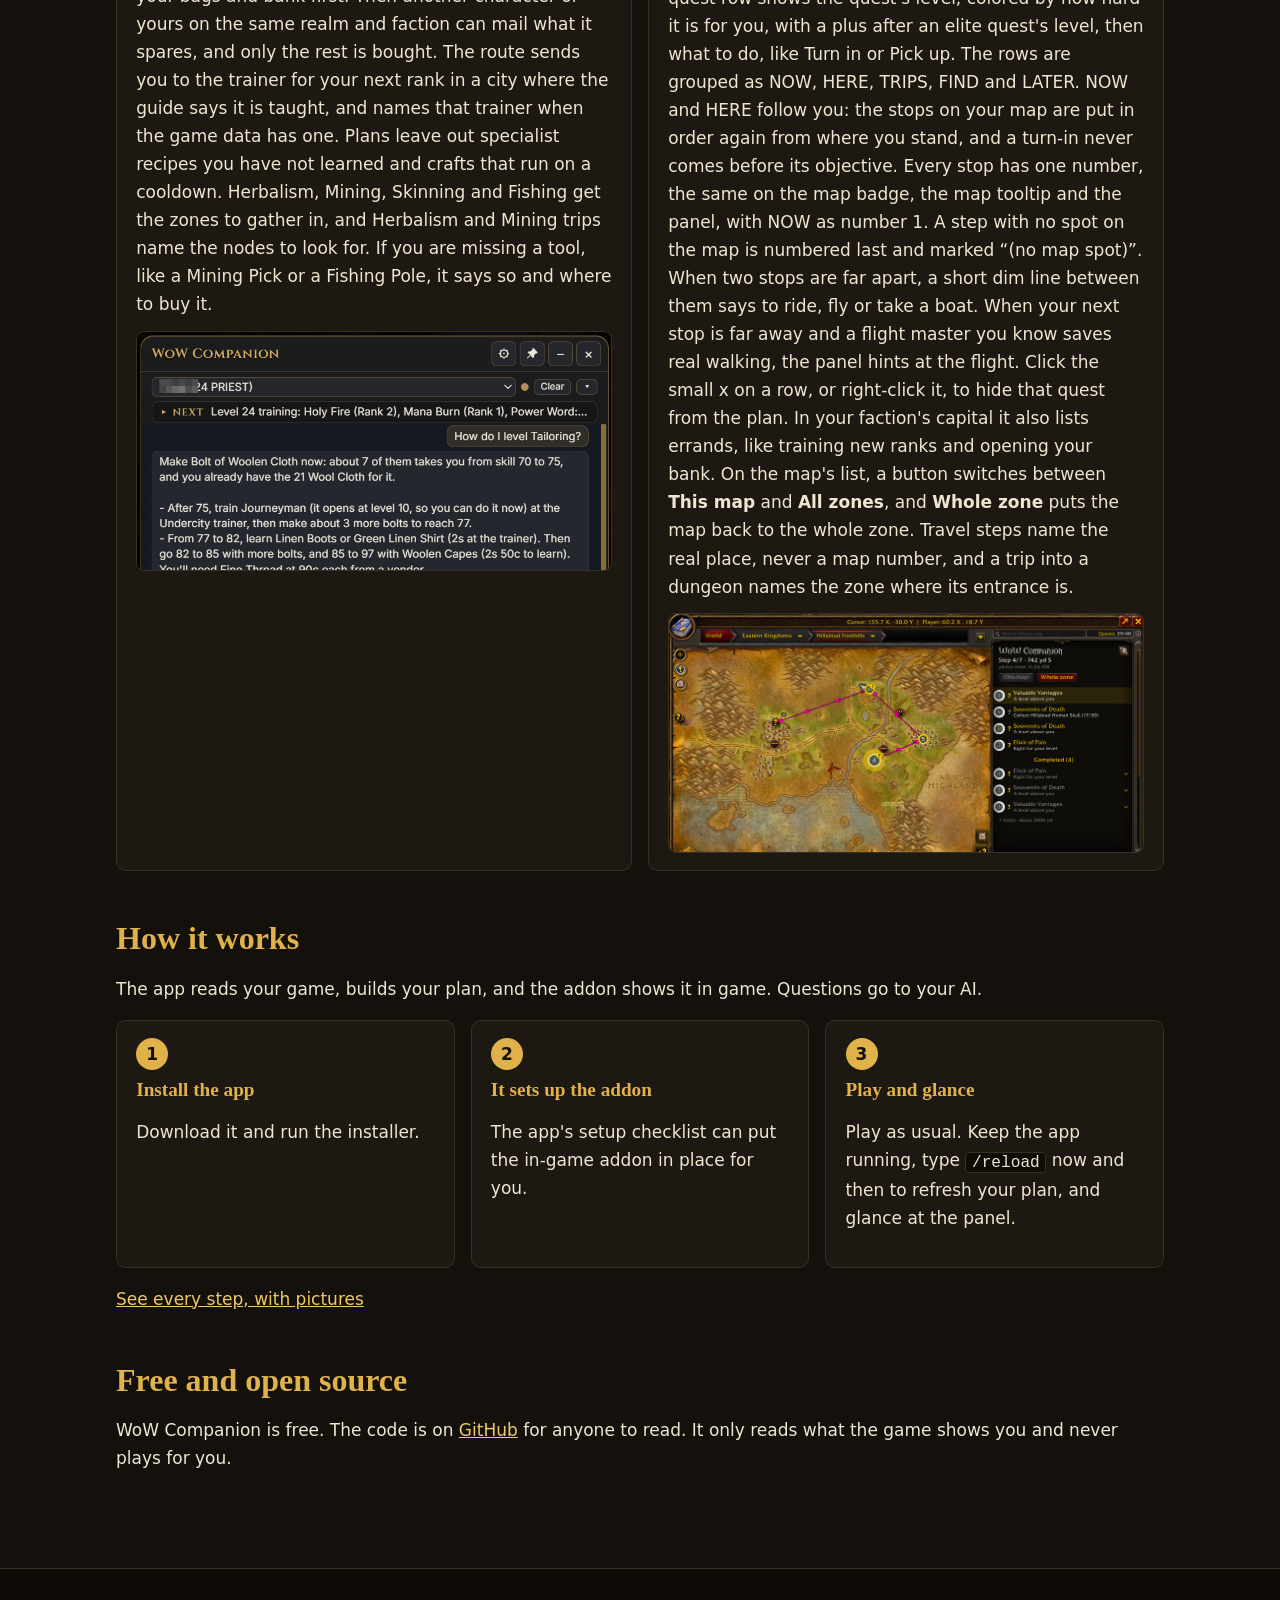
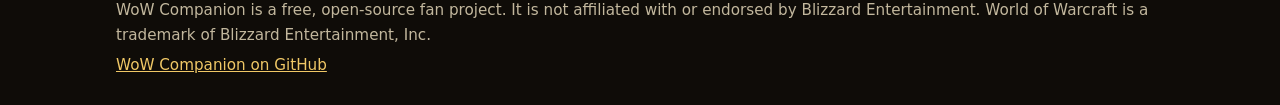
==== commit 56301ba6: "SITE-058: hearth leg, bag forecast, purposeful restock, bank and alt sourcing, elite tag, log-quest " ====
--- a/index.html
+++ b/index.html
@@ -65,11 +65,11 @@
 <section>
 <h2>And the rest of the plan</h2>
 <ul class="cards five">
-<li class="card"><h3>Next steps and quests</h3><p>A short plan of what to do next, with numbered stops on your map. Every quest in your log shows up once: in the run, in a trip to another zone, or parked with the reason. The plan reaches up to 3 levels above you, and you can change that or turn the limit off. A quest above it says when you can do it, like &ldquo;level 40, doable around 37&rdquo;, and an elite quest waits for a group. A turn-in or delivery close to you comes first. A quest that only asks you to find a place, like &ldquo;Locate the hunters&#39; camp&rdquo;, gets a stop on your map when the game's quest data knows where that place is. Hide a quest you do not want and it moves to Later as &ldquo;Hidden by you&rdquo;. When it sends you to your class trainer, it picks the city a flight from your zone reaches, and can name the flight point to fly from, or say that your hearthstone is already bound in that city.</p><p>Your AI is also told to think in routes and errands: fold an errand into a stop you are already making, and avoid back-trips and wasted flights.</p><p>The plan also folds errands into stops you already make: restocking, repairing, selling junk and mailing things to another character. In the in-game panel an errand shows as a dim &ldquo;While you&#39;re here&rdquo; line under its stop, with a small icon (a bag, a hammer, a coin or an envelope) and the NPC&#39;s name when there is one. An errand with no stop of its own is a numbered row like any other. The stop&#39;s map tooltip adds &ldquo;+ 1 errand&rdquo;.</p><p>Tell it how long you can play, like &ldquo;I've got 30 minutes&rdquo; or &ldquo;an hour and a half&rdquo;, and it builds a short loop from your route: ready turn-ins first, then the work that pays the most XP for the time, never a quest that needs a group. It says about how long the loop takes and how much XP to expect. Under a <strong>What should I do next?</strong> answer, the <strong>15 min</strong>, <strong>30 min</strong> and <strong>1 hour</strong> buttons ask for a plan that fits that time. Ask about a quest and it also says when players tagged it as a group or dungeon quest. The game data holds no group size and no minimum level for a quest, so it says that and does not guess. Ask &ldquo;Is this quest worth it?&rdquo; or &ldquo;What should I abandon?&rdquo; and it rates each quest in your log by the XP it pays for the time it takes. When your log is full, it names the quests to drop first. It never offers to drop one that is ready to turn in.</p><a class="zoom" href="assets/img/shots/panel-next-quests.png"><img src="assets/img/shots/panel-next-quests.png" alt="Screenshot of the in-game panel listing next quests, with the quest that is ready to turn in shown in green" width="783" height="555" loading="lazy"></a></li>
-<li class="card"><h3>Gear upgrades</h3><p>It weighs the real stats on your items, like Intellect, Stamina and armor, and not only item level. A tank's picks count Defense Rating, a damage dealer's count Hit and Crit Rating, and a healer's count Crit Rating and mana per five seconds. If it does not know an item you wear, it says so and does not rank upgrades against it. Then it tells you where an upgrade comes from or how to make it. If a weapon needs a skill you have not trained, it says where to train it. Ask where to farm an item and it can also say what a vendor pays for it. The game data has no Auction House prices, so it gives no gold per hour. When the game data has nothing on a question, such as gold making, fishing pools, a riding trainer, battleground honor, set bonuses, rare spawns, drop odds, escort quests or timed quests, it says so and does not guess. Ask about a faction and it gives your own standing and the points left to the next one. It names no reputation grind route, because the game data has none. Put an item's name in square brackets, like [Pagan Vest], and ask whether to Need or Greed on it. It says which, and how the item binds. Ask about its item level, required level or whether it can be traded and you get the same from the game data, for up to three items at a time. Ask about an item set and it lists the pieces the game data holds, never the bonus. Ask about a dungeon by its short name, like BRD, UBRS or SFK, and it finds it. A part of a name that fits several, like Blackrock, lists them and does not guess. Press <strong>Bags</strong> on the quick bar above the ask box and your AI gives a short list of what to sell, keep, toss or mail to your other characters, each with a reason. A piece that is bound to you is never offered for mailing, and an item a quest in your log needs is never offered for selling, tossing or mailing. A profession tool you need, like a pick, hammer, knife or pole, and a bag you can use are kept too. So are class reagents, a hunter's pet food and a rogue's lockboxes, or they are mailed to an alt of that class. An item that starts a quest you have not taken yet is kept too. A quest item is never mailed, because the game does not allow it. Nothing is sold or mailed for you. Ask &ldquo;Who sells poison?&rdquo; or &ldquo;Which vendor is here?&rdquo; and it names the NPC and what they sell.</p><a class="zoom" href="assets/img/shots/app-gear-answer.png"><img src="assets/img/shots/app-gear-answer.png" alt="Screenshot of the app answering a request for gear upgrades with a list of five: a head piece to buy, then a belt, bangles, a dagger and boots, each with where to look" width="805" height="772" loading="lazy"></a></li>
+<li class="card"><h3>Next steps and quests</h3><p>A short plan of what to do next, with numbered stops on your map. Every quest in your log shows up once: in the run, in a trip to another zone, or parked with the reason. The plan reaches up to 3 levels above you, and you can change that or turn the limit off. A quest above it says when you can do it, like &ldquo;level 40, doable around 37&rdquo;. That holds for a quest already in your log too: it waits under Later with its level and is never abandoned. An elite quest, spotted from your quest log or Questie, waits for a group unless you choose to include elite quests, and its level shows a plus, like [33+]. A turn-in or delivery close to you comes first. A quest that only asks you to find a place, like &ldquo;Locate the hunters&#39; camp&rdquo;, gets a stop on your map when the game's quest data knows where that place is. Hide a quest you do not want and it moves to Later as &ldquo;Hidden by you&rdquo;. When it sends you to your class trainer, it picks the city a flight from your zone reaches, and can name the flight point to fly from, or say that your hearthstone is already bound in that city. When your hearthstone is ready and a trip from your bind is shorter, the route can use it once, as a &ldquo;Hearth to&hellip;&rdquo; leg.</p><p>Your AI is also told to think in routes and errands: fold an errand into a stop you are already making, and avoid back-trips and wasted flights.</p><p>The plan also folds errands into stops you already make: restocking, repairing, selling junk and mailing things to another character. In the in-game panel an errand shows as a dim &ldquo;While you&#39;re here&rdquo; line under its stop, with a small icon (a bag, a hammer, a coin or an envelope) and the NPC&#39;s name when there is one. An errand with no stop of its own is a numbered row like any other. The stop&#39;s map tooltip adds &ldquo;+ 1 errand&rdquo;. A restock lists only the reagents for your next profession skill-ups or the class consumables you use, only when a whole craft can be made, and says what each is for. The plan also looks ahead at your bag space. Before the bags fill it adds a sell, mail or bank stop and says when, like &ldquo;bags fill around step 9&rdquo;.</p><p>Tell it how long you can play, like &ldquo;I've got 30 minutes&rdquo; or &ldquo;an hour and a half&rdquo;, and it builds a short loop from your route: ready turn-ins first, then the work that pays the most XP for the time, never a quest that needs a group. It says about how long the loop takes and how much XP to expect. Under a <strong>What should I do next?</strong> answer, the <strong>15 min</strong>, <strong>30 min</strong> and <strong>1 hour</strong> buttons ask for a plan that fits that time. Ask about a quest and it also says when players tagged it as a group or dungeon quest. The game data holds no group size and no minimum level for a quest, so it says that and does not guess. Ask &ldquo;Is this quest worth it?&rdquo; or &ldquo;What should I abandon?&rdquo; and it rates each quest in your log by the XP it pays for the time it takes. When your log is full, it names the quests to drop first. It never offers to drop one that is ready to turn in.</p><a class="zoom" href="assets/img/shots/panel-next-quests.png"><img src="assets/img/shots/panel-next-quests.png" alt="Screenshot of the in-game panel listing next quests, with the quest that is ready to turn in shown in green" width="783" height="555" loading="lazy"></a></li>
+<li class="card"><h3>Gear upgrades</h3><p>It weighs the real stats on your items, like Intellect, Stamina and armor, and not only item level. A tank's picks count Defense Rating, a damage dealer's count Hit and Crit Rating, and a healer's count Crit Rating and mana per five seconds. Until you save a play style, it weighs items by your talent spec, and a plain white piece never beats a green that carries the stats you want. If it does not know an item you wear, it says so and does not rank upgrades against it. Then it tells you where an upgrade comes from or how to make it. If a weapon needs a skill you have not trained, it says where to train it. Ask where to farm an item and it can also say what a vendor pays for it. The game data has no Auction House prices, so it gives no gold per hour. When the game data has nothing on a question, such as gold making, fishing pools, a riding trainer, flight fares, boat and zeppelin schedules, a hearthstone's cooldown, battleground honor, set bonuses, rare spawns, drop odds, escort quests or timed quests, it says so and does not guess. Ask about a faction and it gives your own standing and the points left to the next one. It names no reputation grind route, because the game data has none. Put an item's name in square brackets, like [Pagan Vest], and ask whether to Need or Greed on it. It says which, and how the item binds. Armor you can wear once you reach its level, like plate at 40, is judged at that level. Ask about its item level, required level or whether it can be traded and you get the same from the game data, for up to three items at a time. Ask about an item set and it lists the pieces the game data holds, never the bonus. Ask about a dungeon by its short name, like BRD, UBRS or SFK, and it finds it. A part of a name that fits several, like Blackrock, lists them and does not guess. Press <strong>Bags</strong> on the quick bar above the ask box and your AI gives a short list of what to sell, keep, toss or mail to your other characters, each with a reason. A piece that is bound to you is never offered for mailing, and an item a quest in your log needs is never offered for selling, tossing or mailing. A profession tool you need, like a pick, hammer, knife or pole, and a bag you can use are kept too. So are class reagents, a hunter's pet food and a rogue's lockboxes, or they are mailed to an alt of that class. An item that starts a quest you have not taken yet is kept too. A quest item is never mailed, because the game does not allow it. Nothing is sold or mailed for you. Ask &ldquo;Who sells poison?&rdquo; or &ldquo;Which vendor is here?&rdquo; and it names the NPC and what they sell. It also looks through the shops your characters have opened, and says when it found a vendor that way.</p><a class="zoom" href="assets/img/shots/app-gear-answer.png"><img src="assets/img/shots/app-gear-answer.png" alt="Screenshot of the app answering a request for gear upgrades with a list of five: a head piece to buy, then a belt, bangles, a dagger and boots, each with where to look" width="805" height="772" loading="lazy"></a></li>
 <li class="card"><h3>Talent points for your spec</h3><p>Your unspent talent points come first. A pick for them, one at a time, comes only from a leveling build that has been checked. No spec has a checked build yet, so for now the app says so and does not guess.</p><a class="zoom" href="assets/img/shots/app-settings-play-style.png"><img src="assets/img/shots/app-settings-play-style.png" alt="Screenshot of the app&#39;s Settings with the Play style section open, showing role, focus, spec and stat preference" width="802" height="700" loading="lazy"></a></li>
-<li class="card"><h3>Profession leveling plans</h3><p>Step-by-step routes for raising each profession from the WoW Forever guides. Materials are counted from your bags and bank, and it names your faction's trainer when the game data has one. Plans leave out specialist recipes you have not learned and crafts that run on a cooldown. Herbalism, Mining, Skinning and Fishing get the zones to gather in. If you are missing a tool, like a Mining Pick or a Fishing Pole, it says so and where to buy it.</p><a class="zoom" href="assets/img/shots/app-tailoring-answer.png"><img src="assets/img/shots/app-tailoring-answer.png" alt="Screenshot of the app answering How do I level Tailoring? with the next Woolen Cloth bolts to make, the recipes to learn at the trainer and the Fine Thread to buy from a vendor" width="805" height="788" loading="lazy"></a></li>
-<li class="card"><h3>Map pins and an in-game panel</h3><p>Your plan shows on the world map and the minimap, and in a small panel you can open with <code>/wowc</code>. Each quest row shows the quest's level, colored by how hard it is for you, then what to do, like Turn in or Pick up. The rows are grouped as NOW, HERE, TRIPS, FIND and LATER. NOW and HERE follow you: the stops on your map are put in order again from where you stand, and a turn-in never comes before its objective. Every stop has one number, the same on the map badge, the map tooltip and the panel, with NOW as number 1. A step with no spot on the map is numbered last and marked &ldquo;(no map spot)&rdquo;. When two stops are far apart, a short dim line between them says to ride, fly or take a boat. When your next stop is far away and a flight master you know saves real walking, the panel hints at the flight. Click the small x on a row, or right-click it, to hide that quest from the plan. In your faction's capital it also lists errands, like training new ranks and opening your bank. On the map's list, a button switches between <strong>This map</strong> and <strong>All zones</strong>, and <strong>Whole zone</strong> puts the map back to the whole zone. Travel steps name the real place, never a map number, and a trip into a dungeon names the zone where its entrance is.</p><a class="zoom" href="assets/img/shots/map-route-whole-zone-full.png"><img src="assets/img/shots/map-route-whole-zone.webp" alt="Screenshot of the game's world map with a numbered route between quest stops, and the WoW Companion side panel showing This map and Whole zone buttons above the list of stops" width="960" height="503" loading="lazy"></a></li>
+<li class="card"><h3>Profession leveling plans</h3><p>Step-by-step routes for raising each profession from the WoW Forever guides. Materials are counted from your bags and bank first. Then another character of yours on the same realm and faction can mail what it spares, and only the rest is bought. The route sends you to the trainer for your next rank in a city where the guide says it is taught, and names that trainer when the game data has one. Plans leave out specialist recipes you have not learned and crafts that run on a cooldown. Herbalism, Mining, Skinning and Fishing get the zones to gather in, and Herbalism and Mining trips name the nodes to look for. If you are missing a tool, like a Mining Pick or a Fishing Pole, it says so and where to buy it.</p><a class="zoom" href="assets/img/shots/app-tailoring-answer.png"><img src="assets/img/shots/app-tailoring-answer.png" alt="Screenshot of the app answering How do I level Tailoring? with the next Woolen Cloth bolts to make, the recipes to learn at the trainer and the Fine Thread to buy from a vendor" width="805" height="788" loading="lazy"></a></li>
+<li class="card"><h3>Map pins and an in-game panel</h3><p>Your plan shows on the world map and the minimap, and in a small panel you can open with <code>/wowc</code>. Each quest row shows the quest's level, colored by how hard it is for you, with a plus after an elite quest's level, then what to do, like Turn in or Pick up. The rows are grouped as NOW, HERE, TRIPS, FIND and LATER. NOW and HERE follow you: the stops on your map are put in order again from where you stand, and a turn-in never comes before its objective. Every stop has one number, the same on the map badge, the map tooltip and the panel, with NOW as number 1. A step with no spot on the map is numbered last and marked &ldquo;(no map spot)&rdquo;. When two stops are far apart, a short dim line between them says to ride, fly or take a boat. When your next stop is far away and a flight master you know saves real walking, the panel hints at the flight. Click the small x on a row, or right-click it, to hide that quest from the plan. In your faction's capital it also lists errands, like training new ranks and opening your bank. On the map's list, a button switches between <strong>This map</strong> and <strong>All zones</strong>, and <strong>Whole zone</strong> puts the map back to the whole zone. Travel steps name the real place, never a map number, and a trip into a dungeon names the zone where its entrance is.</p><a class="zoom" href="assets/img/shots/map-route-whole-zone-full.png"><img src="assets/img/shots/map-route-whole-zone.webp" alt="Screenshot of the game's world map with a numbered route between quest stops, and the WoW Companion side panel showing This map and Whole zone buttons above the list of stops" width="960" height="503" loading="lazy"></a></li>
 </ul>
 </section>
 
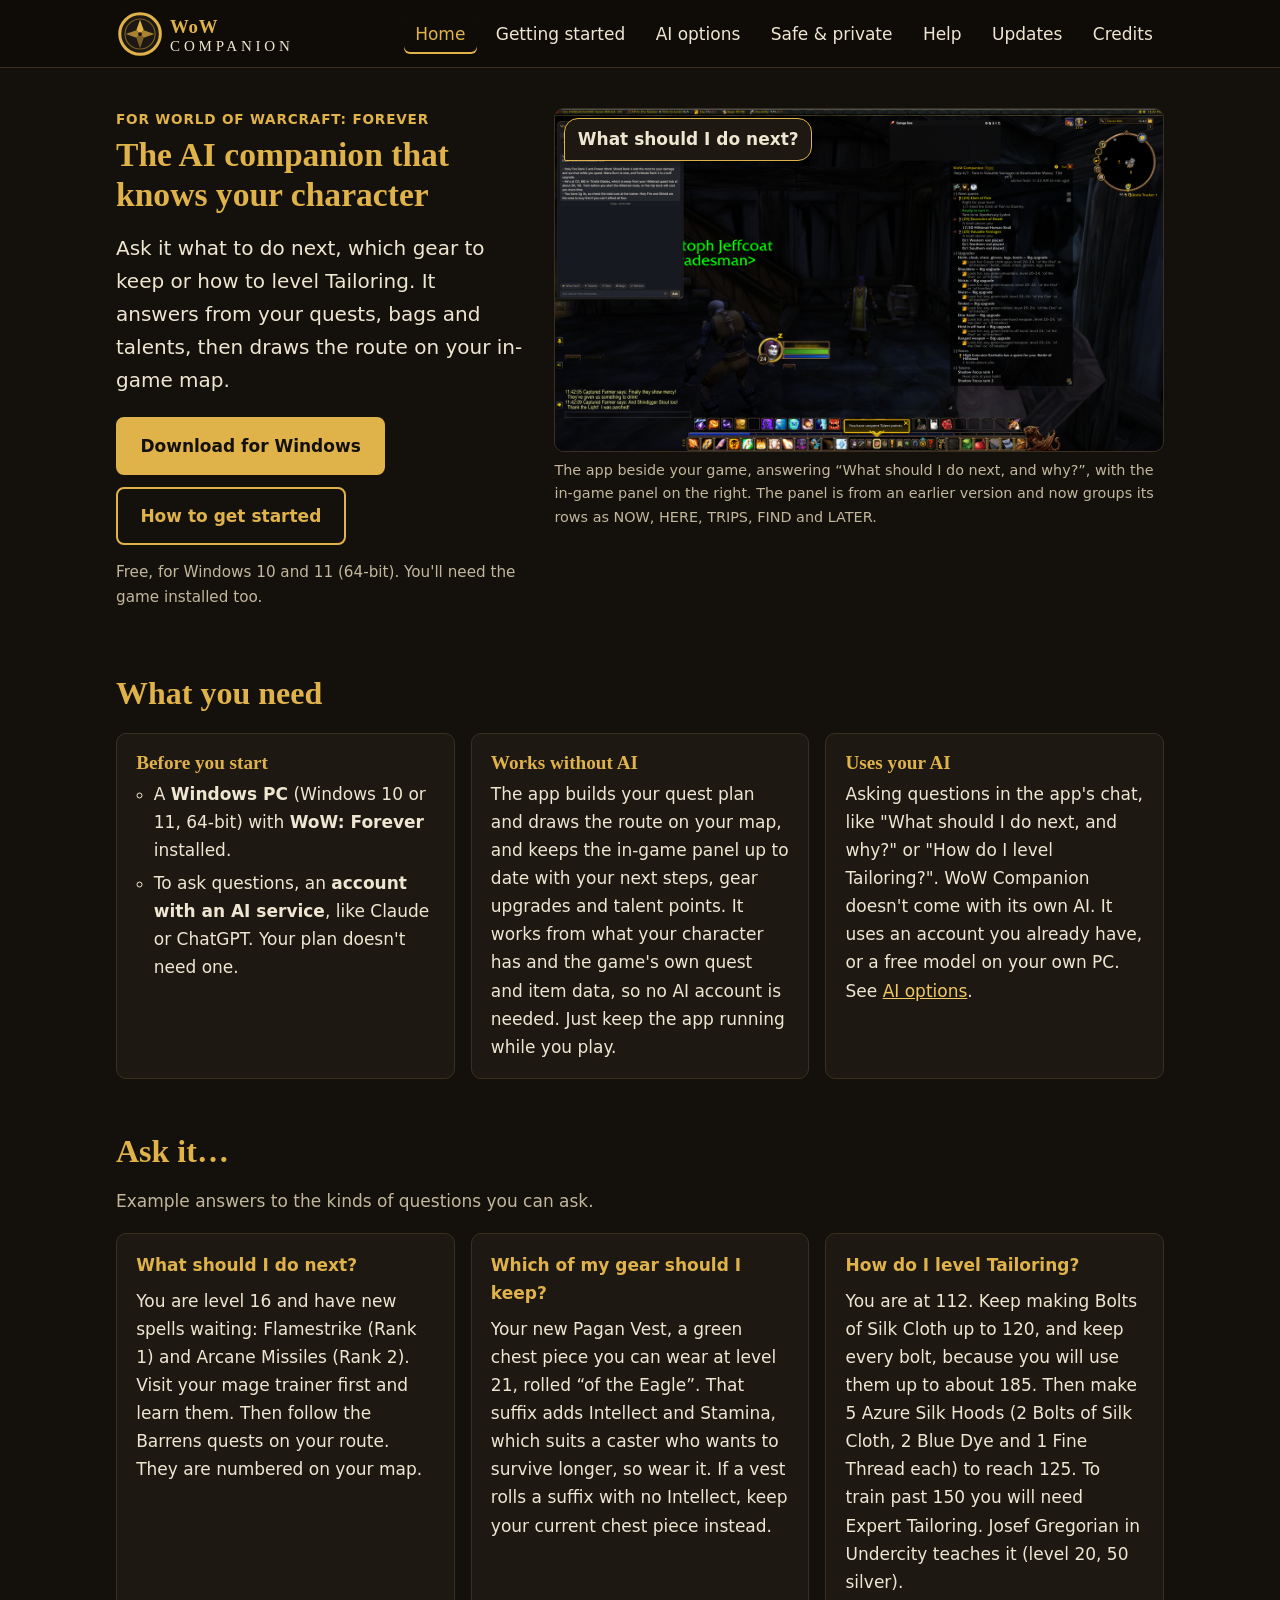
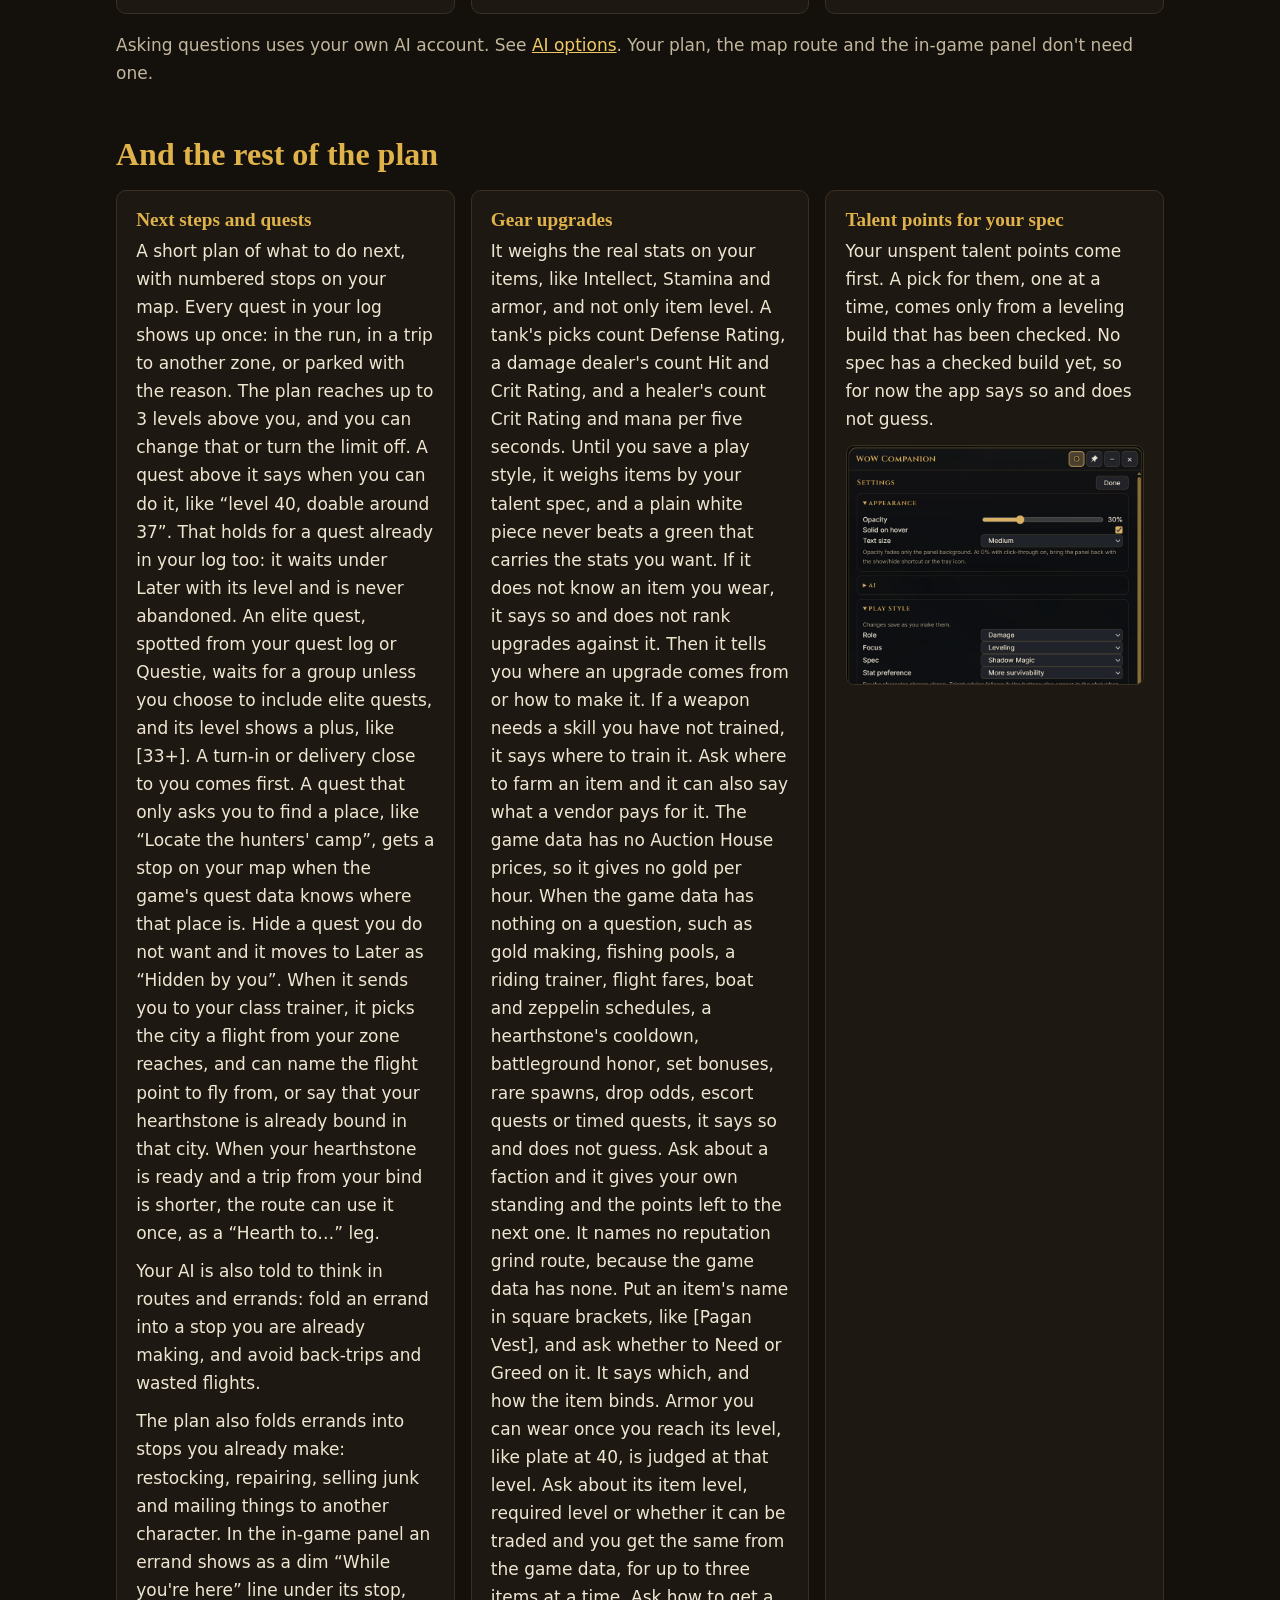
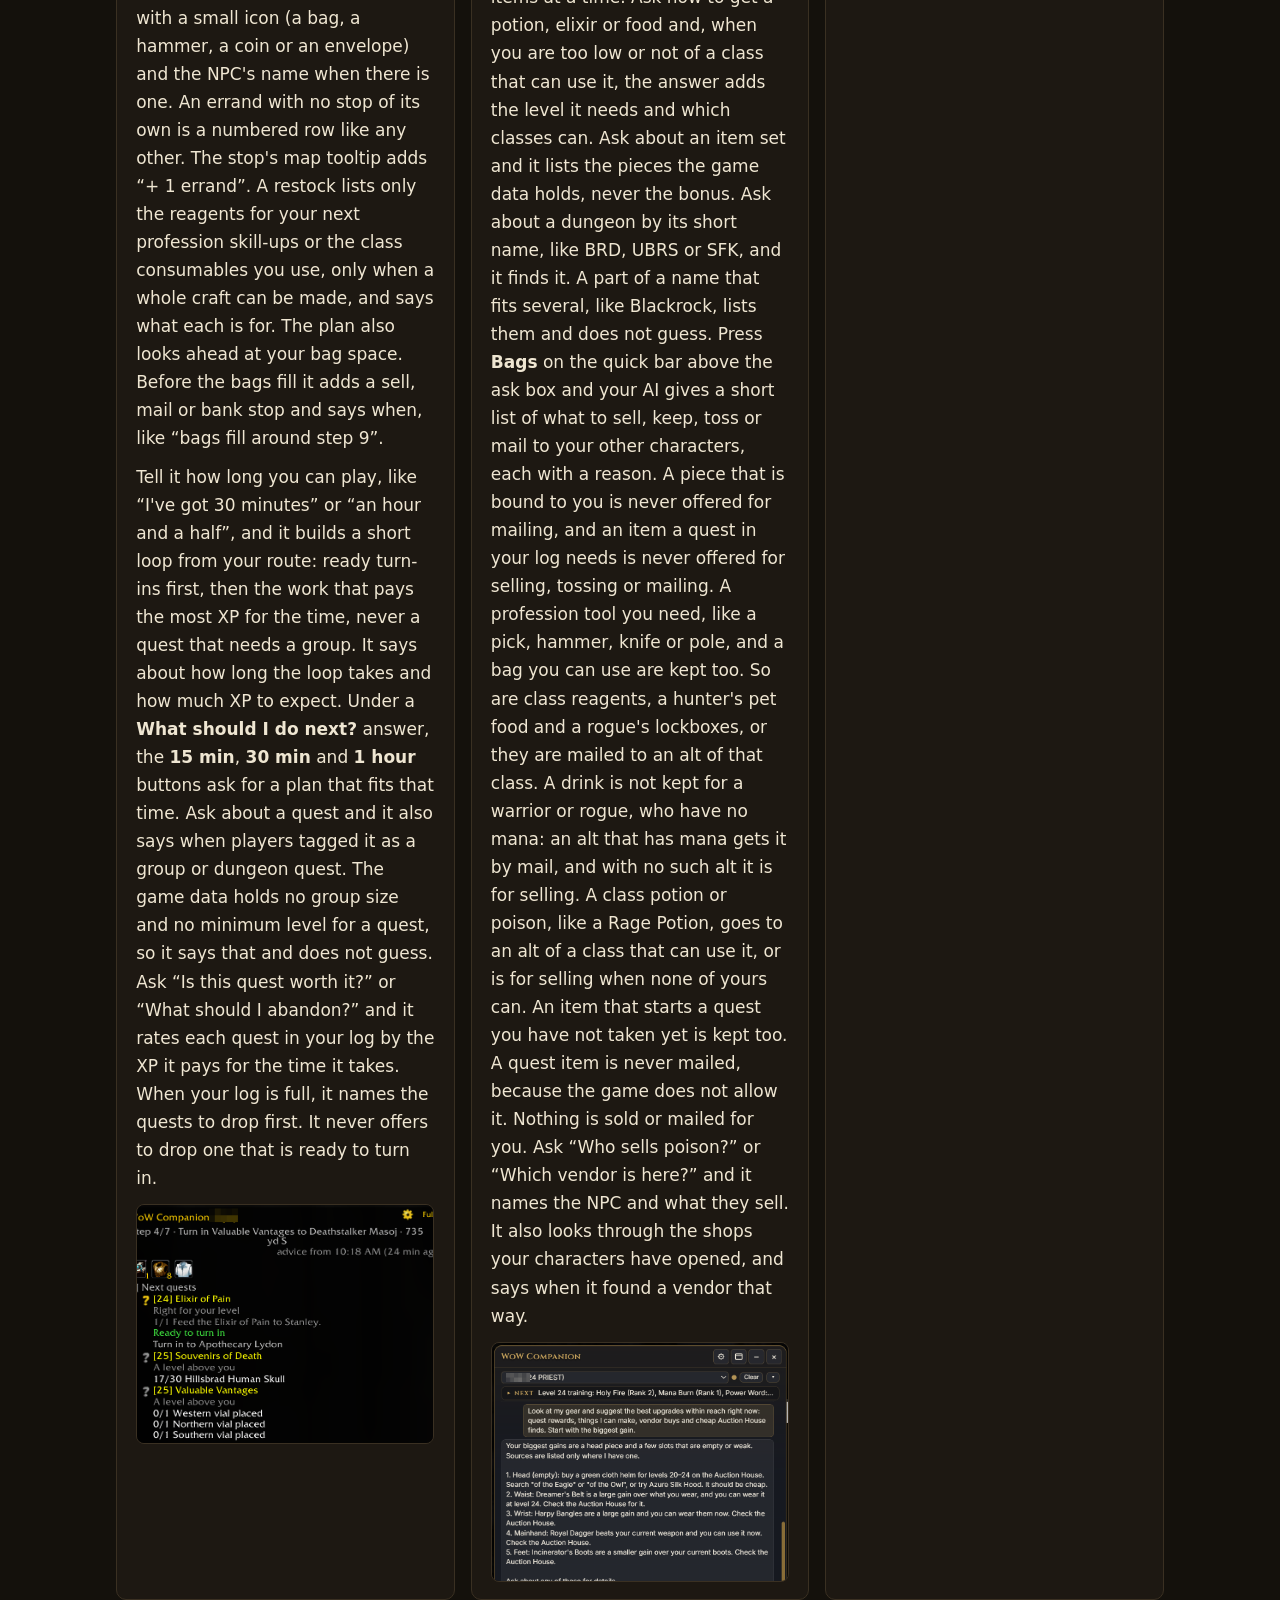
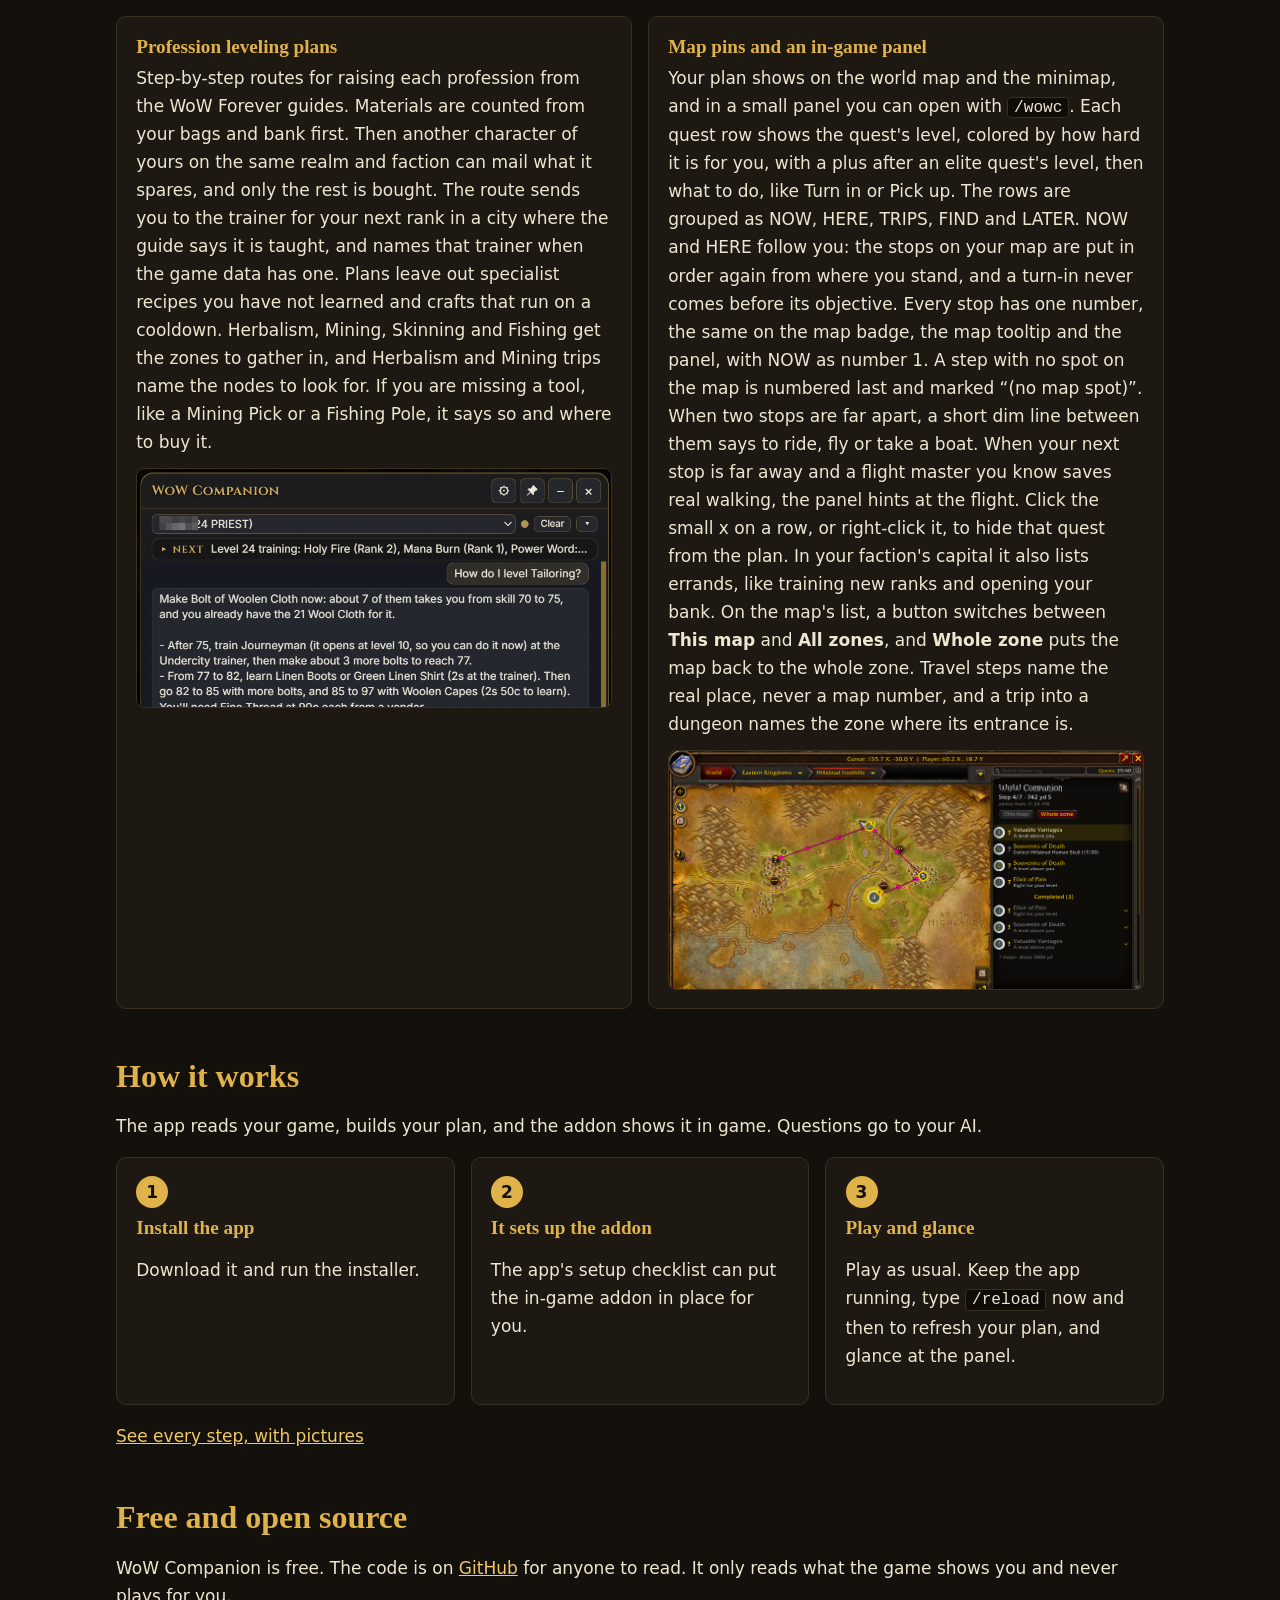
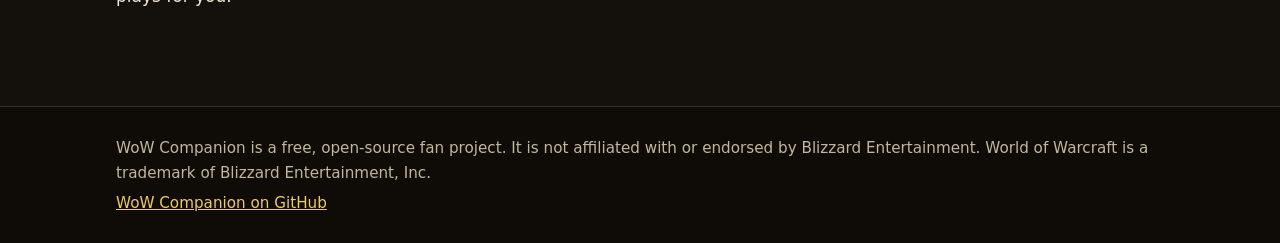
==== commit 127da6a6: "SITE-059: bag review for drinks and class potions, use level note on consumables" ====
--- a/index.html
+++ b/index.html
@@ -66,7 +66,7 @@
 <h2>And the rest of the plan</h2>
 <ul class="cards five">
 <li class="card"><h3>Next steps and quests</h3><p>A short plan of what to do next, with numbered stops on your map. Every quest in your log shows up once: in the run, in a trip to another zone, or parked with the reason. The plan reaches up to 3 levels above you, and you can change that or turn the limit off. A quest above it says when you can do it, like &ldquo;level 40, doable around 37&rdquo;. That holds for a quest already in your log too: it waits under Later with its level and is never abandoned. An elite quest, spotted from your quest log or Questie, waits for a group unless you choose to include elite quests, and its level shows a plus, like [33+]. A turn-in or delivery close to you comes first. A quest that only asks you to find a place, like &ldquo;Locate the hunters&#39; camp&rdquo;, gets a stop on your map when the game's quest data knows where that place is. Hide a quest you do not want and it moves to Later as &ldquo;Hidden by you&rdquo;. When it sends you to your class trainer, it picks the city a flight from your zone reaches, and can name the flight point to fly from, or say that your hearthstone is already bound in that city. When your hearthstone is ready and a trip from your bind is shorter, the route can use it once, as a &ldquo;Hearth to&hellip;&rdquo; leg.</p><p>Your AI is also told to think in routes and errands: fold an errand into a stop you are already making, and avoid back-trips and wasted flights.</p><p>The plan also folds errands into stops you already make: restocking, repairing, selling junk and mailing things to another character. In the in-game panel an errand shows as a dim &ldquo;While you&#39;re here&rdquo; line under its stop, with a small icon (a bag, a hammer, a coin or an envelope) and the NPC&#39;s name when there is one. An errand with no stop of its own is a numbered row like any other. The stop&#39;s map tooltip adds &ldquo;+ 1 errand&rdquo;. A restock lists only the reagents for your next profession skill-ups or the class consumables you use, only when a whole craft can be made, and says what each is for. The plan also looks ahead at your bag space. Before the bags fill it adds a sell, mail or bank stop and says when, like &ldquo;bags fill around step 9&rdquo;.</p><p>Tell it how long you can play, like &ldquo;I've got 30 minutes&rdquo; or &ldquo;an hour and a half&rdquo;, and it builds a short loop from your route: ready turn-ins first, then the work that pays the most XP for the time, never a quest that needs a group. It says about how long the loop takes and how much XP to expect. Under a <strong>What should I do next?</strong> answer, the <strong>15 min</strong>, <strong>30 min</strong> and <strong>1 hour</strong> buttons ask for a plan that fits that time. Ask about a quest and it also says when players tagged it as a group or dungeon quest. The game data holds no group size and no minimum level for a quest, so it says that and does not guess. Ask &ldquo;Is this quest worth it?&rdquo; or &ldquo;What should I abandon?&rdquo; and it rates each quest in your log by the XP it pays for the time it takes. When your log is full, it names the quests to drop first. It never offers to drop one that is ready to turn in.</p><a class="zoom" href="assets/img/shots/panel-next-quests.png"><img src="assets/img/shots/panel-next-quests.png" alt="Screenshot of the in-game panel listing next quests, with the quest that is ready to turn in shown in green" width="783" height="555" loading="lazy"></a></li>
-<li class="card"><h3>Gear upgrades</h3><p>It weighs the real stats on your items, like Intellect, Stamina and armor, and not only item level. A tank's picks count Defense Rating, a damage dealer's count Hit and Crit Rating, and a healer's count Crit Rating and mana per five seconds. Until you save a play style, it weighs items by your talent spec, and a plain white piece never beats a green that carries the stats you want. If it does not know an item you wear, it says so and does not rank upgrades against it. Then it tells you where an upgrade comes from or how to make it. If a weapon needs a skill you have not trained, it says where to train it. Ask where to farm an item and it can also say what a vendor pays for it. The game data has no Auction House prices, so it gives no gold per hour. When the game data has nothing on a question, such as gold making, fishing pools, a riding trainer, flight fares, boat and zeppelin schedules, a hearthstone's cooldown, battleground honor, set bonuses, rare spawns, drop odds, escort quests or timed quests, it says so and does not guess. Ask about a faction and it gives your own standing and the points left to the next one. It names no reputation grind route, because the game data has none. Put an item's name in square brackets, like [Pagan Vest], and ask whether to Need or Greed on it. It says which, and how the item binds. Armor you can wear once you reach its level, like plate at 40, is judged at that level. Ask about its item level, required level or whether it can be traded and you get the same from the game data, for up to three items at a time. Ask about an item set and it lists the pieces the game data holds, never the bonus. Ask about a dungeon by its short name, like BRD, UBRS or SFK, and it finds it. A part of a name that fits several, like Blackrock, lists them and does not guess. Press <strong>Bags</strong> on the quick bar above the ask box and your AI gives a short list of what to sell, keep, toss or mail to your other characters, each with a reason. A piece that is bound to you is never offered for mailing, and an item a quest in your log needs is never offered for selling, tossing or mailing. A profession tool you need, like a pick, hammer, knife or pole, and a bag you can use are kept too. So are class reagents, a hunter's pet food and a rogue's lockboxes, or they are mailed to an alt of that class. An item that starts a quest you have not taken yet is kept too. A quest item is never mailed, because the game does not allow it. Nothing is sold or mailed for you. Ask &ldquo;Who sells poison?&rdquo; or &ldquo;Which vendor is here?&rdquo; and it names the NPC and what they sell. It also looks through the shops your characters have opened, and says when it found a vendor that way.</p><a class="zoom" href="assets/img/shots/app-gear-answer.png"><img src="assets/img/shots/app-gear-answer.png" alt="Screenshot of the app answering a request for gear upgrades with a list of five: a head piece to buy, then a belt, bangles, a dagger and boots, each with where to look" width="805" height="772" loading="lazy"></a></li>
+<li class="card"><h3>Gear upgrades</h3><p>It weighs the real stats on your items, like Intellect, Stamina and armor, and not only item level. A tank's picks count Defense Rating, a damage dealer's count Hit and Crit Rating, and a healer's count Crit Rating and mana per five seconds. Until you save a play style, it weighs items by your talent spec, and a plain white piece never beats a green that carries the stats you want. If it does not know an item you wear, it says so and does not rank upgrades against it. Then it tells you where an upgrade comes from or how to make it. If a weapon needs a skill you have not trained, it says where to train it. Ask where to farm an item and it can also say what a vendor pays for it. The game data has no Auction House prices, so it gives no gold per hour. When the game data has nothing on a question, such as gold making, fishing pools, a riding trainer, flight fares, boat and zeppelin schedules, a hearthstone's cooldown, battleground honor, set bonuses, rare spawns, drop odds, escort quests or timed quests, it says so and does not guess. Ask about a faction and it gives your own standing and the points left to the next one. It names no reputation grind route, because the game data has none. Put an item's name in square brackets, like [Pagan Vest], and ask whether to Need or Greed on it. It says which, and how the item binds. Armor you can wear once you reach its level, like plate at 40, is judged at that level. Ask about its item level, required level or whether it can be traded and you get the same from the game data, for up to three items at a time. Ask how to get a potion, elixir or food and, when you are too low or not of a class that can use it, the answer adds the level it needs and which classes can. Ask about an item set and it lists the pieces the game data holds, never the bonus. Ask about a dungeon by its short name, like BRD, UBRS or SFK, and it finds it. A part of a name that fits several, like Blackrock, lists them and does not guess. Press <strong>Bags</strong> on the quick bar above the ask box and your AI gives a short list of what to sell, keep, toss or mail to your other characters, each with a reason. A piece that is bound to you is never offered for mailing, and an item a quest in your log needs is never offered for selling, tossing or mailing. A profession tool you need, like a pick, hammer, knife or pole, and a bag you can use are kept too. So are class reagents, a hunter's pet food and a rogue's lockboxes, or they are mailed to an alt of that class. A drink is not kept for a warrior or rogue, who have no mana: an alt that has mana gets it by mail, and with no such alt it is for selling. A class potion or poison, like a Rage Potion, goes to an alt of a class that can use it, or is for selling when none of yours can. An item that starts a quest you have not taken yet is kept too. A quest item is never mailed, because the game does not allow it. Nothing is sold or mailed for you. Ask &ldquo;Who sells poison?&rdquo; or &ldquo;Which vendor is here?&rdquo; and it names the NPC and what they sell. It also looks through the shops your characters have opened, and says when it found a vendor that way.</p><a class="zoom" href="assets/img/shots/app-gear-answer.png"><img src="assets/img/shots/app-gear-answer.png" alt="Screenshot of the app answering a request for gear upgrades with a list of five: a head piece to buy, then a belt, bangles, a dagger and boots, each with where to look" width="805" height="772" loading="lazy"></a></li>
 <li class="card"><h3>Talent points for your spec</h3><p>Your unspent talent points come first. A pick for them, one at a time, comes only from a leveling build that has been checked. No spec has a checked build yet, so for now the app says so and does not guess.</p><a class="zoom" href="assets/img/shots/app-settings-play-style.png"><img src="assets/img/shots/app-settings-play-style.png" alt="Screenshot of the app&#39;s Settings with the Play style section open, showing role, focus, spec and stat preference" width="802" height="700" loading="lazy"></a></li>
 <li class="card"><h3>Profession leveling plans</h3><p>Step-by-step routes for raising each profession from the WoW Forever guides. Materials are counted from your bags and bank first. Then another character of yours on the same realm and faction can mail what it spares, and only the rest is bought. The route sends you to the trainer for your next rank in a city where the guide says it is taught, and names that trainer when the game data has one. Plans leave out specialist recipes you have not learned and crafts that run on a cooldown. Herbalism, Mining, Skinning and Fishing get the zones to gather in, and Herbalism and Mining trips name the nodes to look for. If you are missing a tool, like a Mining Pick or a Fishing Pole, it says so and where to buy it.</p><a class="zoom" href="assets/img/shots/app-tailoring-answer.png"><img src="assets/img/shots/app-tailoring-answer.png" alt="Screenshot of the app answering How do I level Tailoring? with the next Woolen Cloth bolts to make, the recipes to learn at the trainer and the Fine Thread to buy from a vendor" width="805" height="788" loading="lazy"></a></li>
 <li class="card"><h3>Map pins and an in-game panel</h3><p>Your plan shows on the world map and the minimap, and in a small panel you can open with <code>/wowc</code>. Each quest row shows the quest's level, colored by how hard it is for you, with a plus after an elite quest's level, then what to do, like Turn in or Pick up. The rows are grouped as NOW, HERE, TRIPS, FIND and LATER. NOW and HERE follow you: the stops on your map are put in order again from where you stand, and a turn-in never comes before its objective. Every stop has one number, the same on the map badge, the map tooltip and the panel, with NOW as number 1. A step with no spot on the map is numbered last and marked &ldquo;(no map spot)&rdquo;. When two stops are far apart, a short dim line between them says to ride, fly or take a boat. When your next stop is far away and a flight master you know saves real walking, the panel hints at the flight. Click the small x on a row, or right-click it, to hide that quest from the plan. In your faction's capital it also lists errands, like training new ranks and opening your bank. On the map's list, a button switches between <strong>This map</strong> and <strong>All zones</strong>, and <strong>Whole zone</strong> puts the map back to the whole zone. Travel steps name the real place, never a map number, and a trip into a dungeon names the zone where its entrance is.</p><a class="zoom" href="assets/img/shots/map-route-whole-zone-full.png"><img src="assets/img/shots/map-route-whole-zone.webp" alt="Screenshot of the game's world map with a numbered route between quest stops, and the WoW Companion side panel showing This map and Whole zone buttons above the list of stops" width="960" height="503" loading="lazy"></a></li>
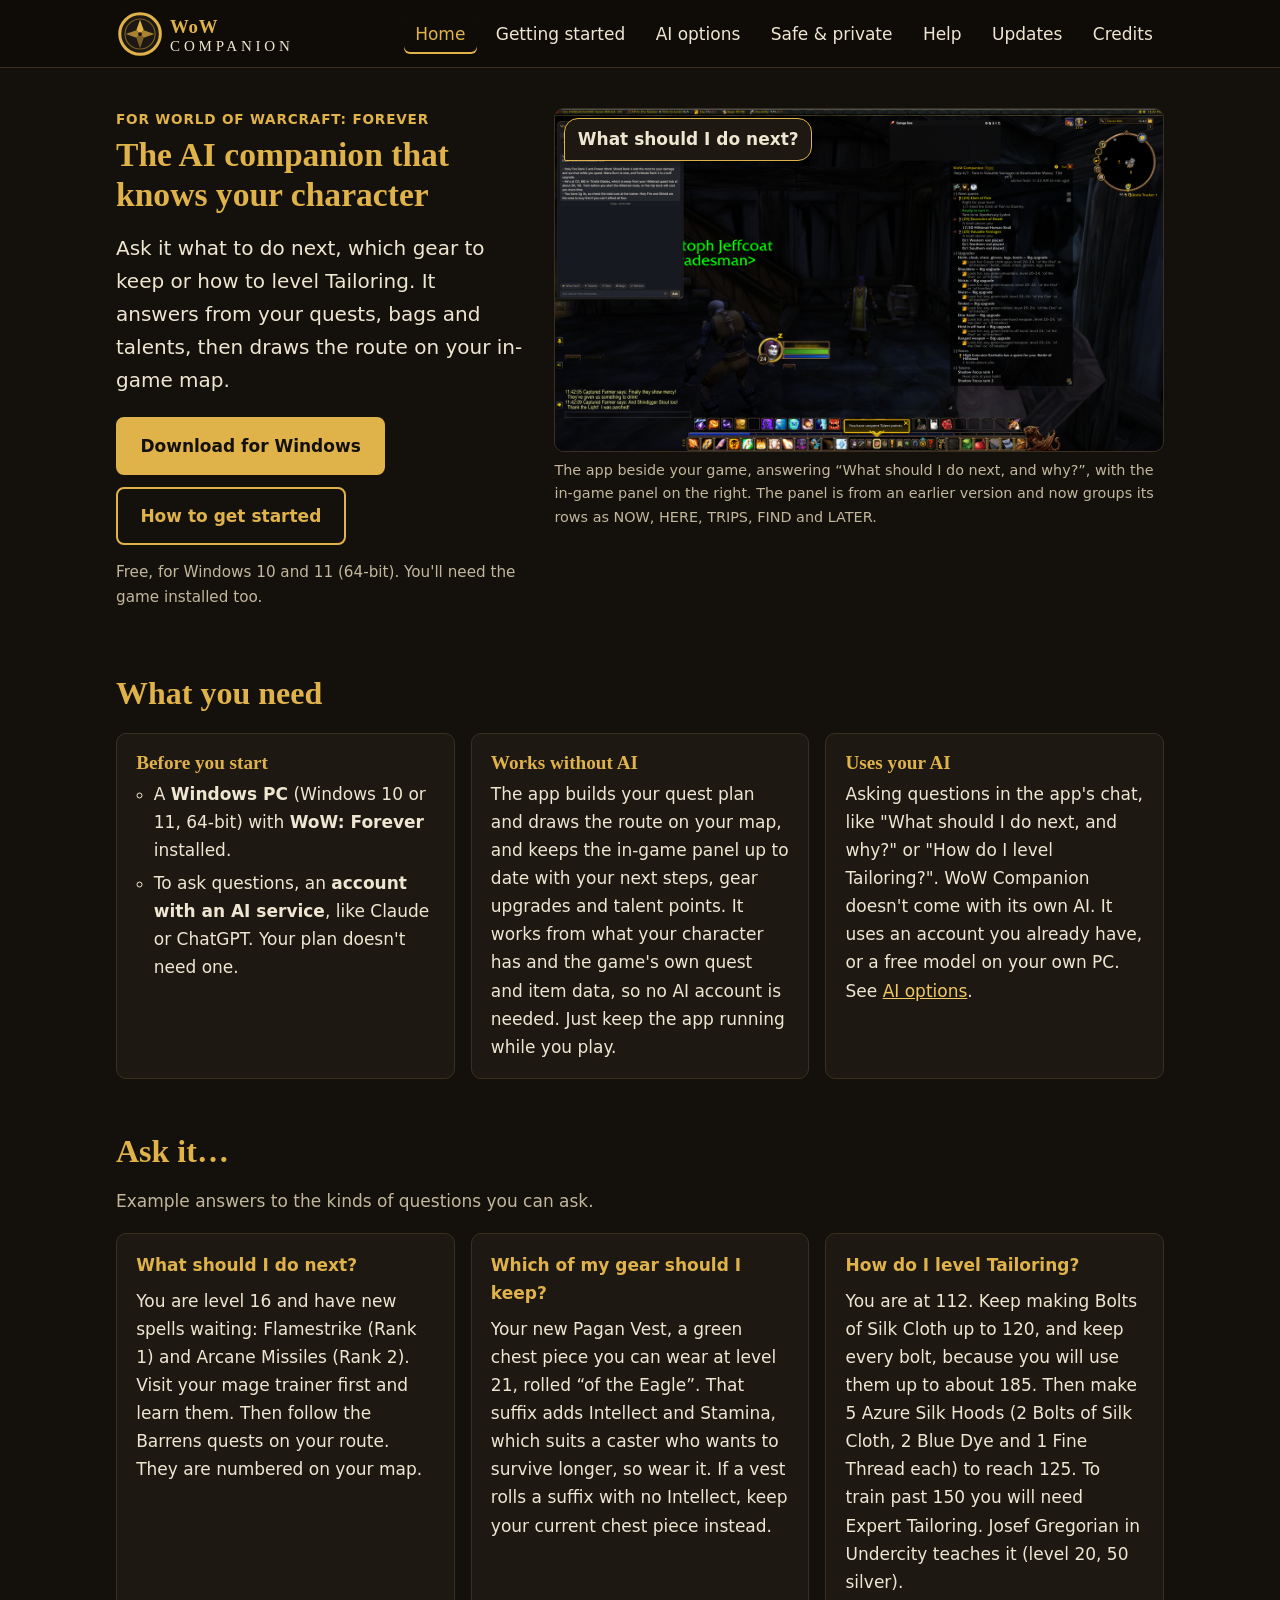
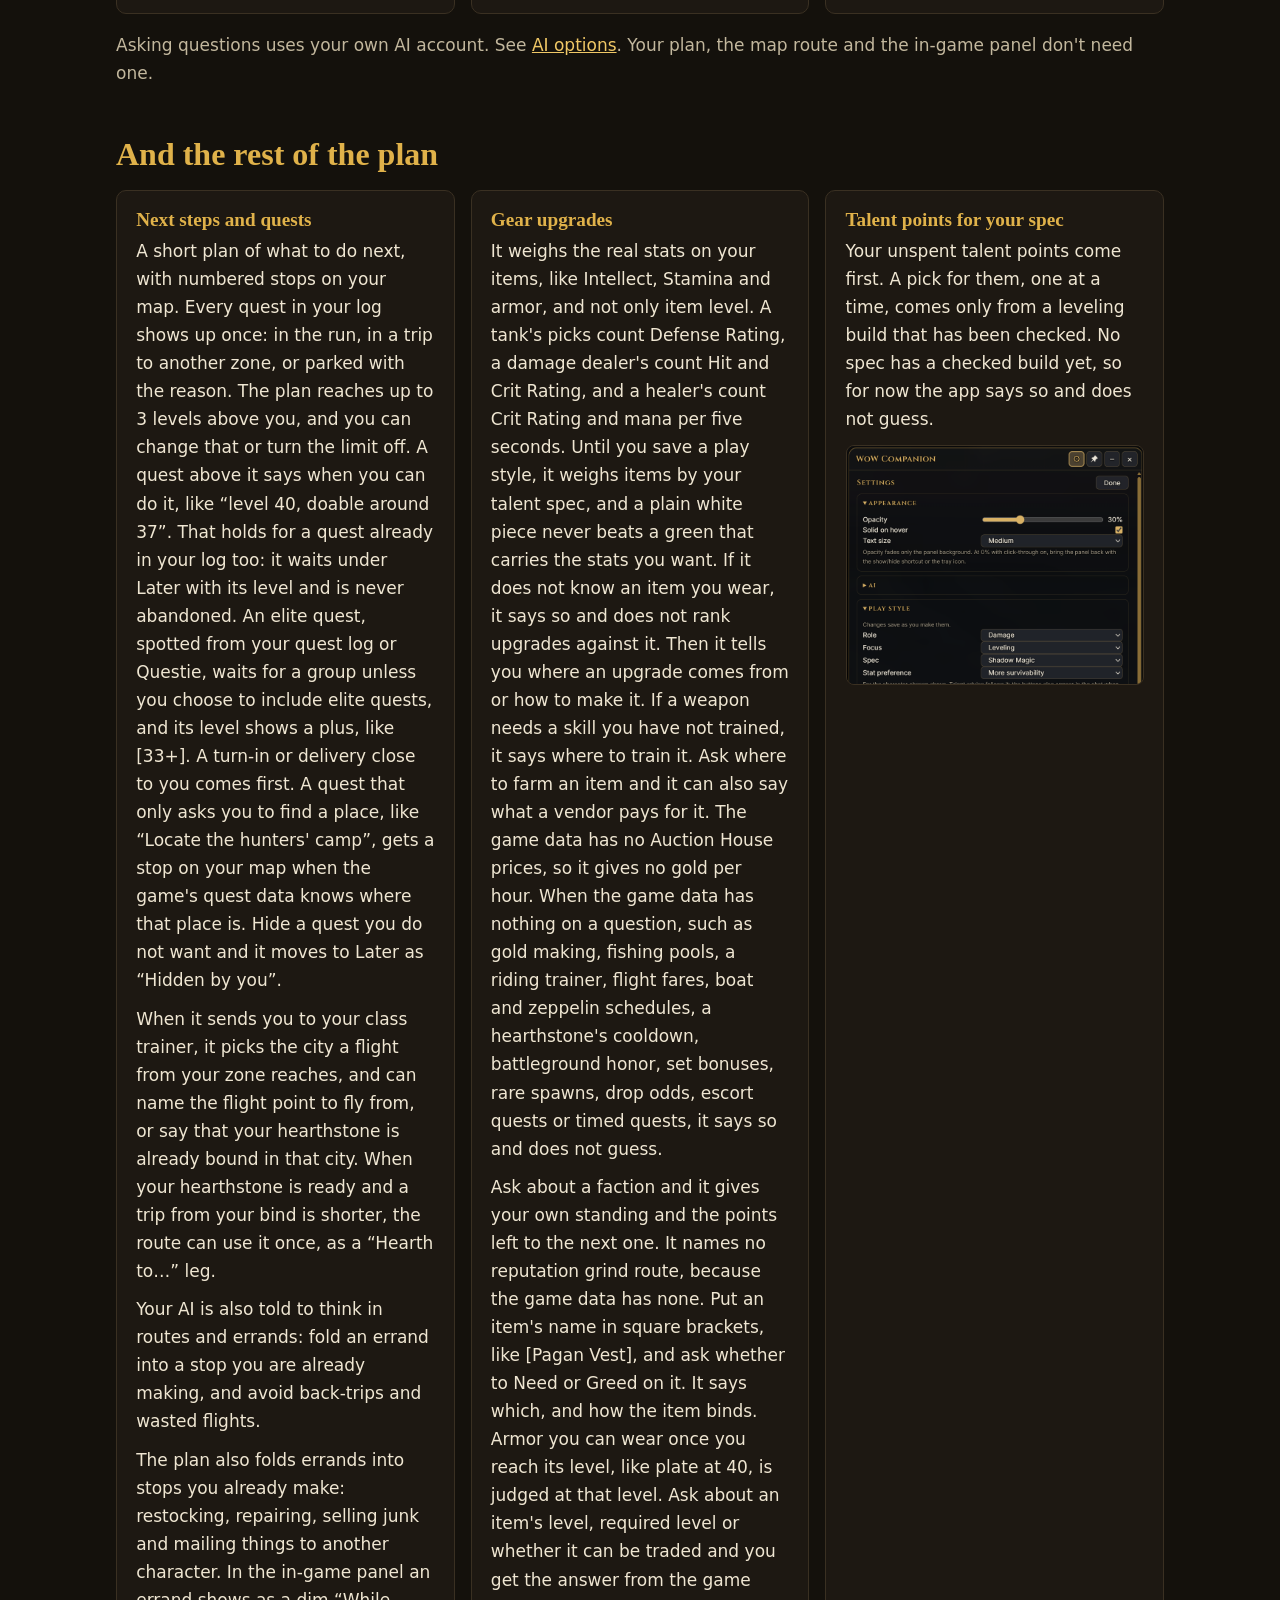
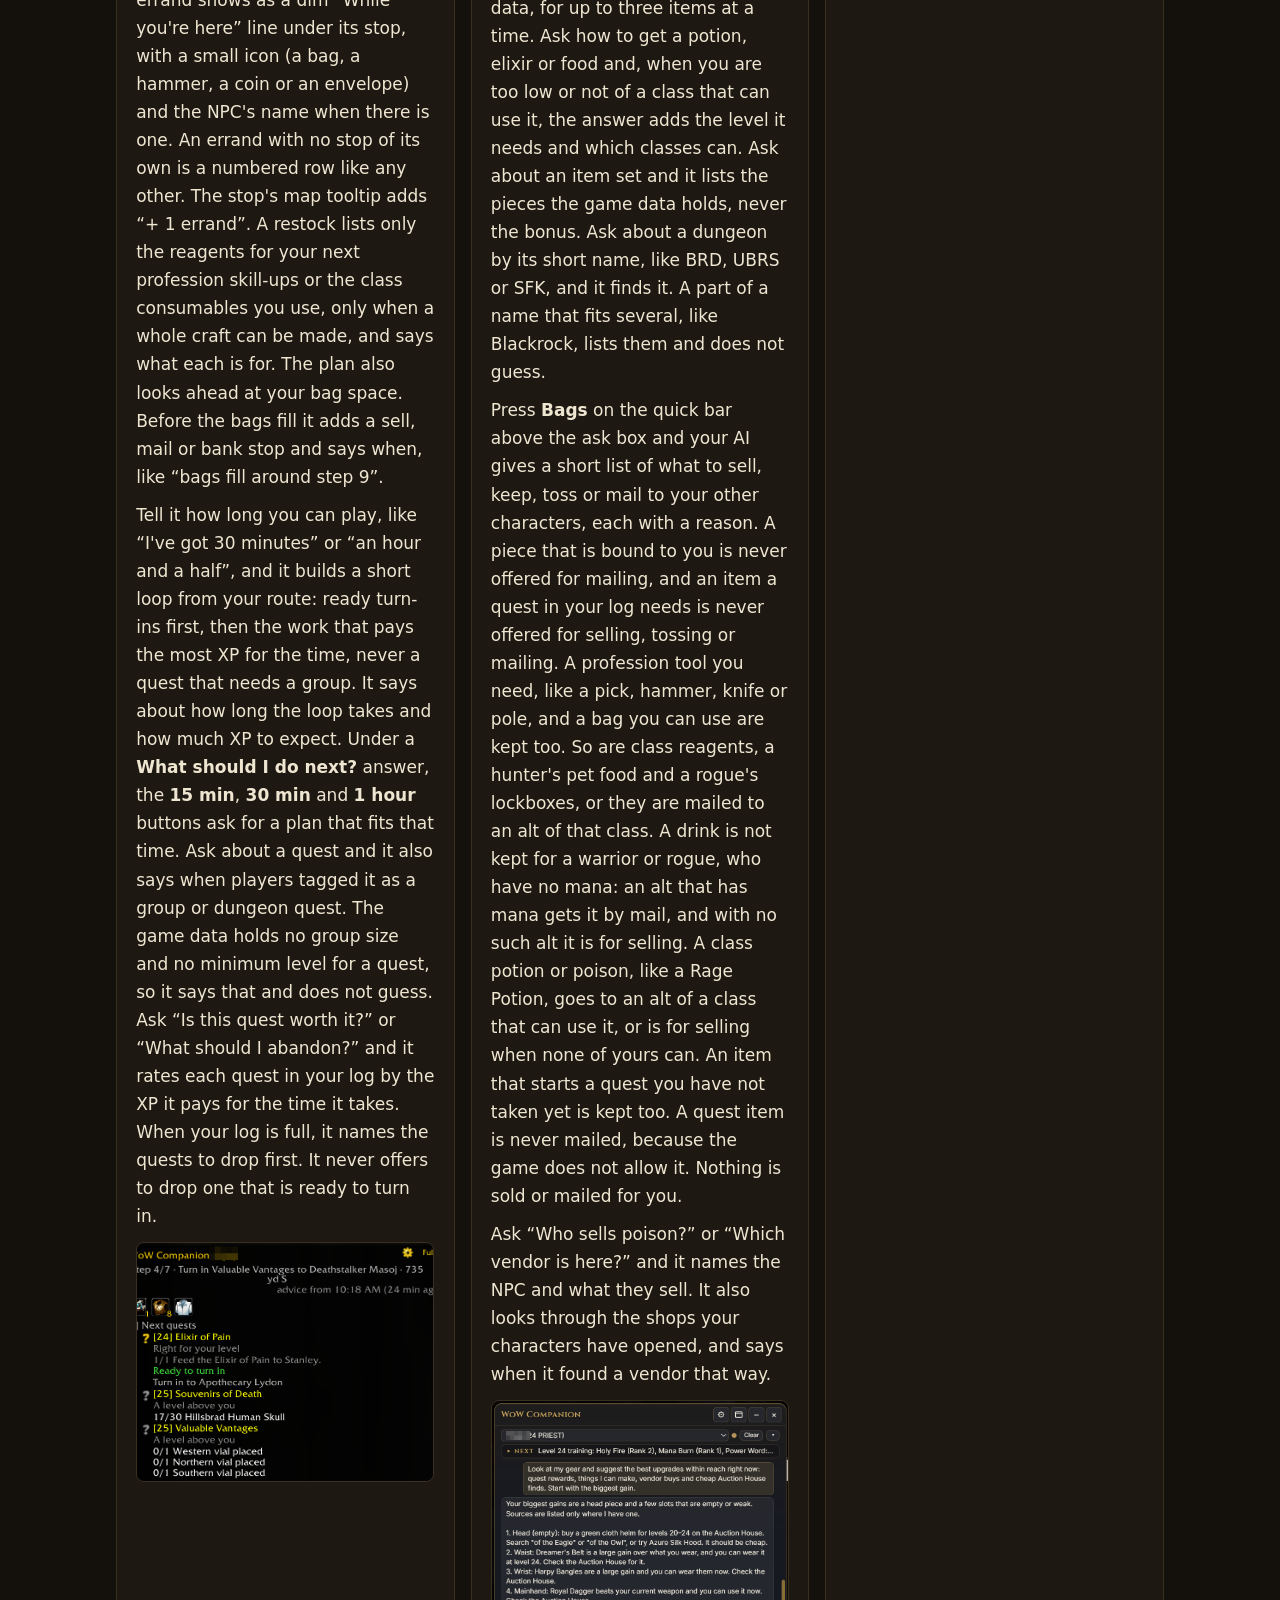
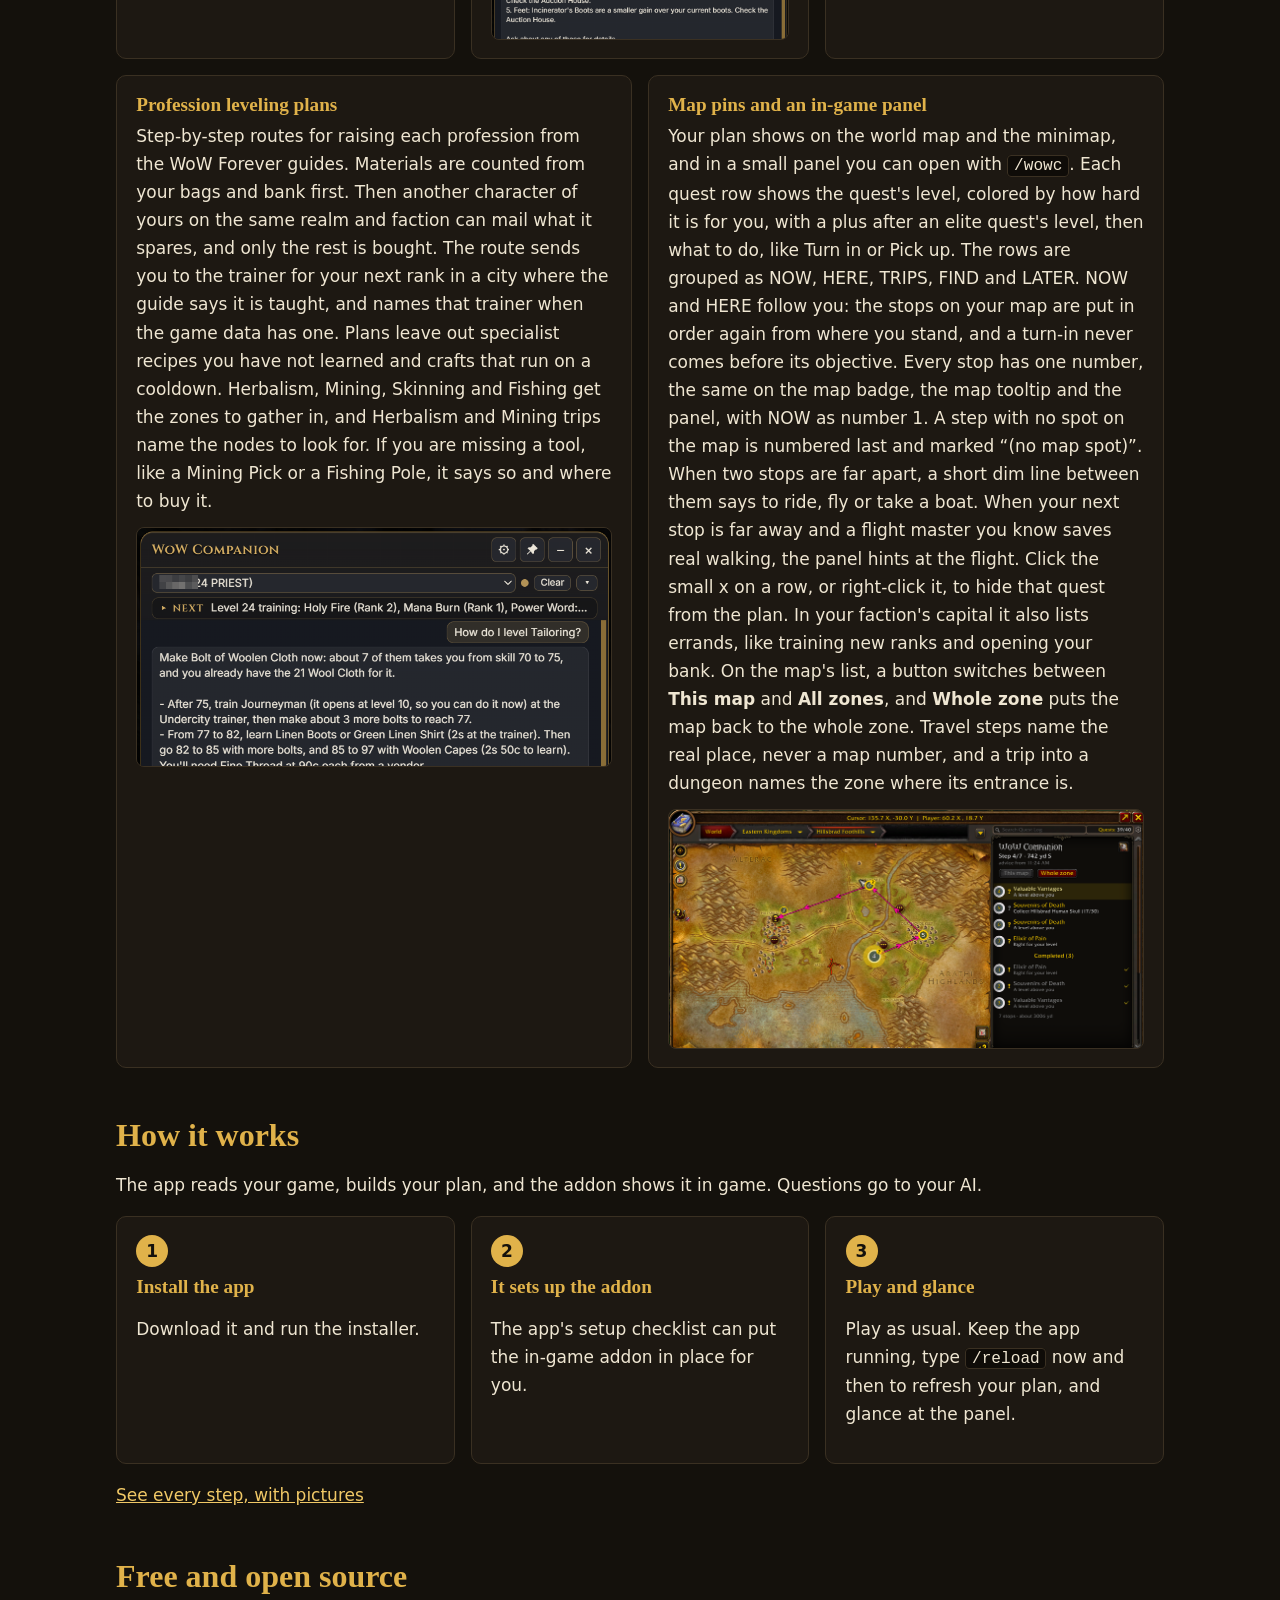
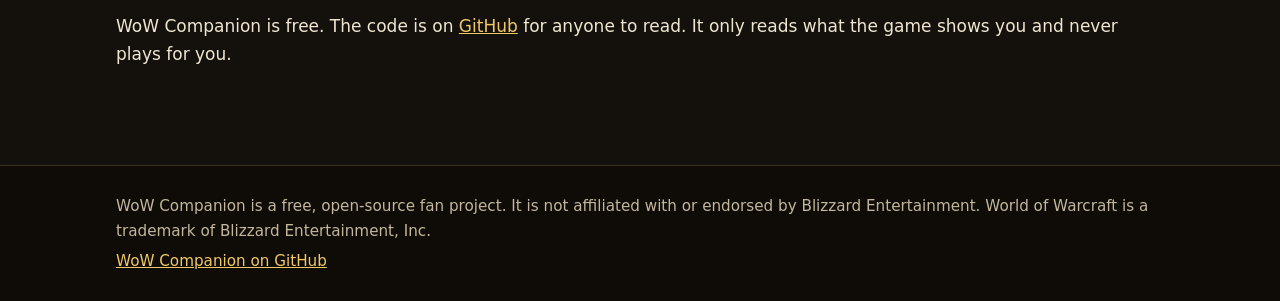
==== commit a52ff09f: "SITE-060: split long home page cards into paragraphs, plainer item-ask wording" ====
--- a/index.html
+++ b/index.html
@@ -65,8 +65,8 @@
 <section>
 <h2>And the rest of the plan</h2>
 <ul class="cards five">
-<li class="card"><h3>Next steps and quests</h3><p>A short plan of what to do next, with numbered stops on your map. Every quest in your log shows up once: in the run, in a trip to another zone, or parked with the reason. The plan reaches up to 3 levels above you, and you can change that or turn the limit off. A quest above it says when you can do it, like &ldquo;level 40, doable around 37&rdquo;. That holds for a quest already in your log too: it waits under Later with its level and is never abandoned. An elite quest, spotted from your quest log or Questie, waits for a group unless you choose to include elite quests, and its level shows a plus, like [33+]. A turn-in or delivery close to you comes first. A quest that only asks you to find a place, like &ldquo;Locate the hunters&#39; camp&rdquo;, gets a stop on your map when the game's quest data knows where that place is. Hide a quest you do not want and it moves to Later as &ldquo;Hidden by you&rdquo;. When it sends you to your class trainer, it picks the city a flight from your zone reaches, and can name the flight point to fly from, or say that your hearthstone is already bound in that city. When your hearthstone is ready and a trip from your bind is shorter, the route can use it once, as a &ldquo;Hearth to&hellip;&rdquo; leg.</p><p>Your AI is also told to think in routes and errands: fold an errand into a stop you are already making, and avoid back-trips and wasted flights.</p><p>The plan also folds errands into stops you already make: restocking, repairing, selling junk and mailing things to another character. In the in-game panel an errand shows as a dim &ldquo;While you&#39;re here&rdquo; line under its stop, with a small icon (a bag, a hammer, a coin or an envelope) and the NPC&#39;s name when there is one. An errand with no stop of its own is a numbered row like any other. The stop&#39;s map tooltip adds &ldquo;+ 1 errand&rdquo;. A restock lists only the reagents for your next profession skill-ups or the class consumables you use, only when a whole craft can be made, and says what each is for. The plan also looks ahead at your bag space. Before the bags fill it adds a sell, mail or bank stop and says when, like &ldquo;bags fill around step 9&rdquo;.</p><p>Tell it how long you can play, like &ldquo;I've got 30 minutes&rdquo; or &ldquo;an hour and a half&rdquo;, and it builds a short loop from your route: ready turn-ins first, then the work that pays the most XP for the time, never a quest that needs a group. It says about how long the loop takes and how much XP to expect. Under a <strong>What should I do next?</strong> answer, the <strong>15 min</strong>, <strong>30 min</strong> and <strong>1 hour</strong> buttons ask for a plan that fits that time. Ask about a quest and it also says when players tagged it as a group or dungeon quest. The game data holds no group size and no minimum level for a quest, so it says that and does not guess. Ask &ldquo;Is this quest worth it?&rdquo; or &ldquo;What should I abandon?&rdquo; and it rates each quest in your log by the XP it pays for the time it takes. When your log is full, it names the quests to drop first. It never offers to drop one that is ready to turn in.</p><a class="zoom" href="assets/img/shots/panel-next-quests.png"><img src="assets/img/shots/panel-next-quests.png" alt="Screenshot of the in-game panel listing next quests, with the quest that is ready to turn in shown in green" width="783" height="555" loading="lazy"></a></li>
-<li class="card"><h3>Gear upgrades</h3><p>It weighs the real stats on your items, like Intellect, Stamina and armor, and not only item level. A tank's picks count Defense Rating, a damage dealer's count Hit and Crit Rating, and a healer's count Crit Rating and mana per five seconds. Until you save a play style, it weighs items by your talent spec, and a plain white piece never beats a green that carries the stats you want. If it does not know an item you wear, it says so and does not rank upgrades against it. Then it tells you where an upgrade comes from or how to make it. If a weapon needs a skill you have not trained, it says where to train it. Ask where to farm an item and it can also say what a vendor pays for it. The game data has no Auction House prices, so it gives no gold per hour. When the game data has nothing on a question, such as gold making, fishing pools, a riding trainer, flight fares, boat and zeppelin schedules, a hearthstone's cooldown, battleground honor, set bonuses, rare spawns, drop odds, escort quests or timed quests, it says so and does not guess. Ask about a faction and it gives your own standing and the points left to the next one. It names no reputation grind route, because the game data has none. Put an item's name in square brackets, like [Pagan Vest], and ask whether to Need or Greed on it. It says which, and how the item binds. Armor you can wear once you reach its level, like plate at 40, is judged at that level. Ask about its item level, required level or whether it can be traded and you get the same from the game data, for up to three items at a time. Ask how to get a potion, elixir or food and, when you are too low or not of a class that can use it, the answer adds the level it needs and which classes can. Ask about an item set and it lists the pieces the game data holds, never the bonus. Ask about a dungeon by its short name, like BRD, UBRS or SFK, and it finds it. A part of a name that fits several, like Blackrock, lists them and does not guess. Press <strong>Bags</strong> on the quick bar above the ask box and your AI gives a short list of what to sell, keep, toss or mail to your other characters, each with a reason. A piece that is bound to you is never offered for mailing, and an item a quest in your log needs is never offered for selling, tossing or mailing. A profession tool you need, like a pick, hammer, knife or pole, and a bag you can use are kept too. So are class reagents, a hunter's pet food and a rogue's lockboxes, or they are mailed to an alt of that class. A drink is not kept for a warrior or rogue, who have no mana: an alt that has mana gets it by mail, and with no such alt it is for selling. A class potion or poison, like a Rage Potion, goes to an alt of a class that can use it, or is for selling when none of yours can. An item that starts a quest you have not taken yet is kept too. A quest item is never mailed, because the game does not allow it. Nothing is sold or mailed for you. Ask &ldquo;Who sells poison?&rdquo; or &ldquo;Which vendor is here?&rdquo; and it names the NPC and what they sell. It also looks through the shops your characters have opened, and says when it found a vendor that way.</p><a class="zoom" href="assets/img/shots/app-gear-answer.png"><img src="assets/img/shots/app-gear-answer.png" alt="Screenshot of the app answering a request for gear upgrades with a list of five: a head piece to buy, then a belt, bangles, a dagger and boots, each with where to look" width="805" height="772" loading="lazy"></a></li>
+<li class="card"><h3>Next steps and quests</h3><p>A short plan of what to do next, with numbered stops on your map. Every quest in your log shows up once: in the run, in a trip to another zone, or parked with the reason. The plan reaches up to 3 levels above you, and you can change that or turn the limit off. A quest above it says when you can do it, like &ldquo;level 40, doable around 37&rdquo;. That holds for a quest already in your log too: it waits under Later with its level and is never abandoned. An elite quest, spotted from your quest log or Questie, waits for a group unless you choose to include elite quests, and its level shows a plus, like [33+]. A turn-in or delivery close to you comes first. A quest that only asks you to find a place, like &ldquo;Locate the hunters&#39; camp&rdquo;, gets a stop on your map when the game's quest data knows where that place is. Hide a quest you do not want and it moves to Later as &ldquo;Hidden by you&rdquo;.</p><p>When it sends you to your class trainer, it picks the city a flight from your zone reaches, and can name the flight point to fly from, or say that your hearthstone is already bound in that city. When your hearthstone is ready and a trip from your bind is shorter, the route can use it once, as a &ldquo;Hearth to&hellip;&rdquo; leg.</p><p>Your AI is also told to think in routes and errands: fold an errand into a stop you are already making, and avoid back-trips and wasted flights.</p><p>The plan also folds errands into stops you already make: restocking, repairing, selling junk and mailing things to another character. In the in-game panel an errand shows as a dim &ldquo;While you&#39;re here&rdquo; line under its stop, with a small icon (a bag, a hammer, a coin or an envelope) and the NPC&#39;s name when there is one. An errand with no stop of its own is a numbered row like any other. The stop&#39;s map tooltip adds &ldquo;+ 1 errand&rdquo;. A restock lists only the reagents for your next profession skill-ups or the class consumables you use, only when a whole craft can be made, and says what each is for. The plan also looks ahead at your bag space. Before the bags fill it adds a sell, mail or bank stop and says when, like &ldquo;bags fill around step 9&rdquo;.</p><p>Tell it how long you can play, like &ldquo;I've got 30 minutes&rdquo; or &ldquo;an hour and a half&rdquo;, and it builds a short loop from your route: ready turn-ins first, then the work that pays the most XP for the time, never a quest that needs a group. It says about how long the loop takes and how much XP to expect. Under a <strong>What should I do next?</strong> answer, the <strong>15 min</strong>, <strong>30 min</strong> and <strong>1 hour</strong> buttons ask for a plan that fits that time. Ask about a quest and it also says when players tagged it as a group or dungeon quest. The game data holds no group size and no minimum level for a quest, so it says that and does not guess. Ask &ldquo;Is this quest worth it?&rdquo; or &ldquo;What should I abandon?&rdquo; and it rates each quest in your log by the XP it pays for the time it takes. When your log is full, it names the quests to drop first. It never offers to drop one that is ready to turn in.</p><a class="zoom" href="assets/img/shots/panel-next-quests.png"><img src="assets/img/shots/panel-next-quests.png" alt="Screenshot of the in-game panel listing next quests, with the quest that is ready to turn in shown in green" width="783" height="555" loading="lazy"></a></li>
+<li class="card"><h3>Gear upgrades</h3><p>It weighs the real stats on your items, like Intellect, Stamina and armor, and not only item level. A tank's picks count Defense Rating, a damage dealer's count Hit and Crit Rating, and a healer's count Crit Rating and mana per five seconds. Until you save a play style, it weighs items by your talent spec, and a plain white piece never beats a green that carries the stats you want. If it does not know an item you wear, it says so and does not rank upgrades against it. Then it tells you where an upgrade comes from or how to make it. If a weapon needs a skill you have not trained, it says where to train it. Ask where to farm an item and it can also say what a vendor pays for it. The game data has no Auction House prices, so it gives no gold per hour. When the game data has nothing on a question, such as gold making, fishing pools, a riding trainer, flight fares, boat and zeppelin schedules, a hearthstone's cooldown, battleground honor, set bonuses, rare spawns, drop odds, escort quests or timed quests, it says so and does not guess.</p><p>Ask about a faction and it gives your own standing and the points left to the next one. It names no reputation grind route, because the game data has none. Put an item's name in square brackets, like [Pagan Vest], and ask whether to Need or Greed on it. It says which, and how the item binds. Armor you can wear once you reach its level, like plate at 40, is judged at that level. Ask about an item's level, required level or whether it can be traded and you get the answer from the game data, for up to three items at a time. Ask how to get a potion, elixir or food and, when you are too low or not of a class that can use it, the answer adds the level it needs and which classes can. Ask about an item set and it lists the pieces the game data holds, never the bonus. Ask about a dungeon by its short name, like BRD, UBRS or SFK, and it finds it. A part of a name that fits several, like Blackrock, lists them and does not guess.</p><p>Press <strong>Bags</strong> on the quick bar above the ask box and your AI gives a short list of what to sell, keep, toss or mail to your other characters, each with a reason. A piece that is bound to you is never offered for mailing, and an item a quest in your log needs is never offered for selling, tossing or mailing. A profession tool you need, like a pick, hammer, knife or pole, and a bag you can use are kept too. So are class reagents, a hunter's pet food and a rogue's lockboxes, or they are mailed to an alt of that class. A drink is not kept for a warrior or rogue, who have no mana: an alt that has mana gets it by mail, and with no such alt it is for selling. A class potion or poison, like a Rage Potion, goes to an alt of a class that can use it, or is for selling when none of yours can. An item that starts a quest you have not taken yet is kept too. A quest item is never mailed, because the game does not allow it. Nothing is sold or mailed for you.</p><p>Ask &ldquo;Who sells poison?&rdquo; or &ldquo;Which vendor is here?&rdquo; and it names the NPC and what they sell. It also looks through the shops your characters have opened, and says when it found a vendor that way.</p><a class="zoom" href="assets/img/shots/app-gear-answer.png"><img src="assets/img/shots/app-gear-answer.png" alt="Screenshot of the app answering a request for gear upgrades with a list of five: a head piece to buy, then a belt, bangles, a dagger and boots, each with where to look" width="805" height="772" loading="lazy"></a></li>
 <li class="card"><h3>Talent points for your spec</h3><p>Your unspent talent points come first. A pick for them, one at a time, comes only from a leveling build that has been checked. No spec has a checked build yet, so for now the app says so and does not guess.</p><a class="zoom" href="assets/img/shots/app-settings-play-style.png"><img src="assets/img/shots/app-settings-play-style.png" alt="Screenshot of the app&#39;s Settings with the Play style section open, showing role, focus, spec and stat preference" width="802" height="700" loading="lazy"></a></li>
 <li class="card"><h3>Profession leveling plans</h3><p>Step-by-step routes for raising each profession from the WoW Forever guides. Materials are counted from your bags and bank first. Then another character of yours on the same realm and faction can mail what it spares, and only the rest is bought. The route sends you to the trainer for your next rank in a city where the guide says it is taught, and names that trainer when the game data has one. Plans leave out specialist recipes you have not learned and crafts that run on a cooldown. Herbalism, Mining, Skinning and Fishing get the zones to gather in, and Herbalism and Mining trips name the nodes to look for. If you are missing a tool, like a Mining Pick or a Fishing Pole, it says so and where to buy it.</p><a class="zoom" href="assets/img/shots/app-tailoring-answer.png"><img src="assets/img/shots/app-tailoring-answer.png" alt="Screenshot of the app answering How do I level Tailoring? with the next Woolen Cloth bolts to make, the recipes to learn at the trainer and the Fine Thread to buy from a vendor" width="805" height="788" loading="lazy"></a></li>
 <li class="card"><h3>Map pins and an in-game panel</h3><p>Your plan shows on the world map and the minimap, and in a small panel you can open with <code>/wowc</code>. Each quest row shows the quest's level, colored by how hard it is for you, with a plus after an elite quest's level, then what to do, like Turn in or Pick up. The rows are grouped as NOW, HERE, TRIPS, FIND and LATER. NOW and HERE follow you: the stops on your map are put in order again from where you stand, and a turn-in never comes before its objective. Every stop has one number, the same on the map badge, the map tooltip and the panel, with NOW as number 1. A step with no spot on the map is numbered last and marked &ldquo;(no map spot)&rdquo;. When two stops are far apart, a short dim line between them says to ride, fly or take a boat. When your next stop is far away and a flight master you know saves real walking, the panel hints at the flight. Click the small x on a row, or right-click it, to hide that quest from the plan. In your faction's capital it also lists errands, like training new ranks and opening your bank. On the map's list, a button switches between <strong>This map</strong> and <strong>All zones</strong>, and <strong>Whole zone</strong> puts the map back to the whole zone. Travel steps name the real place, never a map number, and a trip into a dungeon names the zone where its entrance is.</p><a class="zoom" href="assets/img/shots/map-route-whole-zone-full.png"><img src="assets/img/shots/map-route-whole-zone.webp" alt="Screenshot of the game's world map with a numbered route between quest stops, and the WoW Companion side panel showing This map and Whole zone buttons above the list of stops" width="960" height="503" loading="lazy"></a></li>
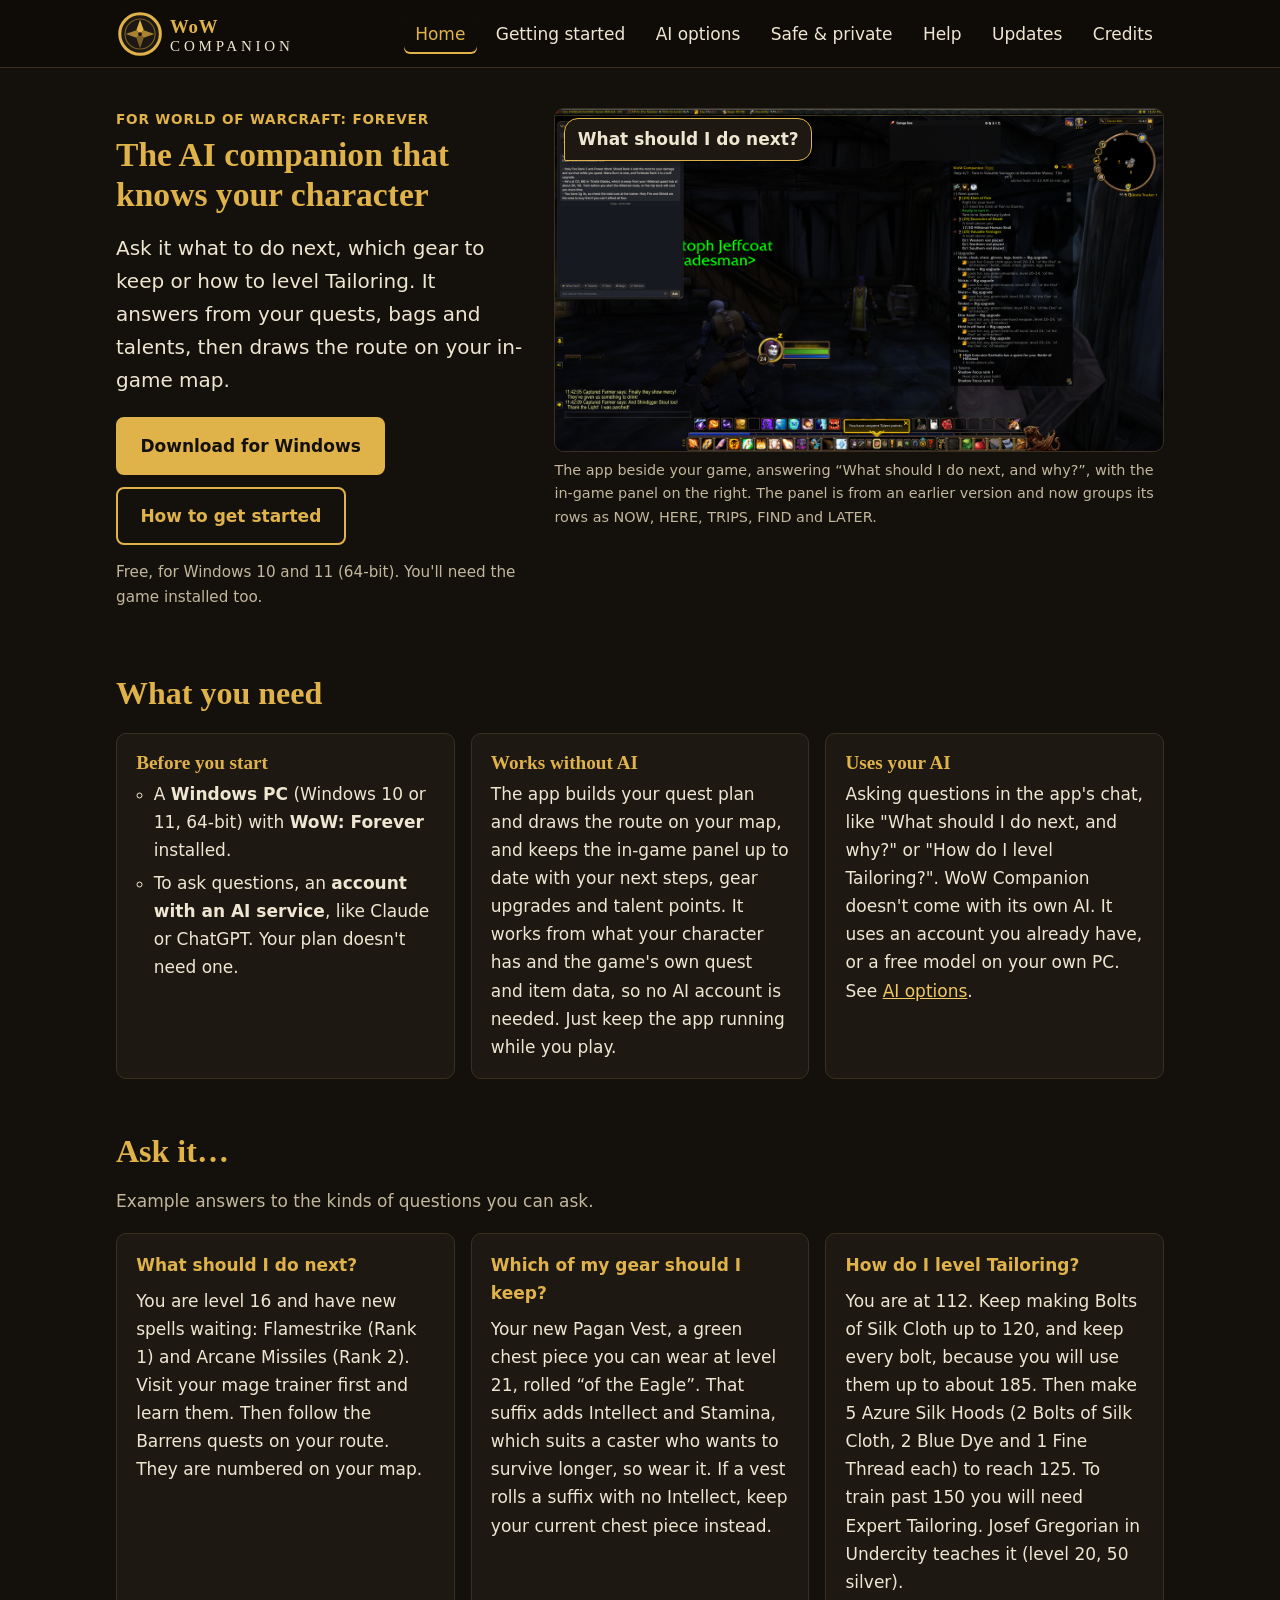
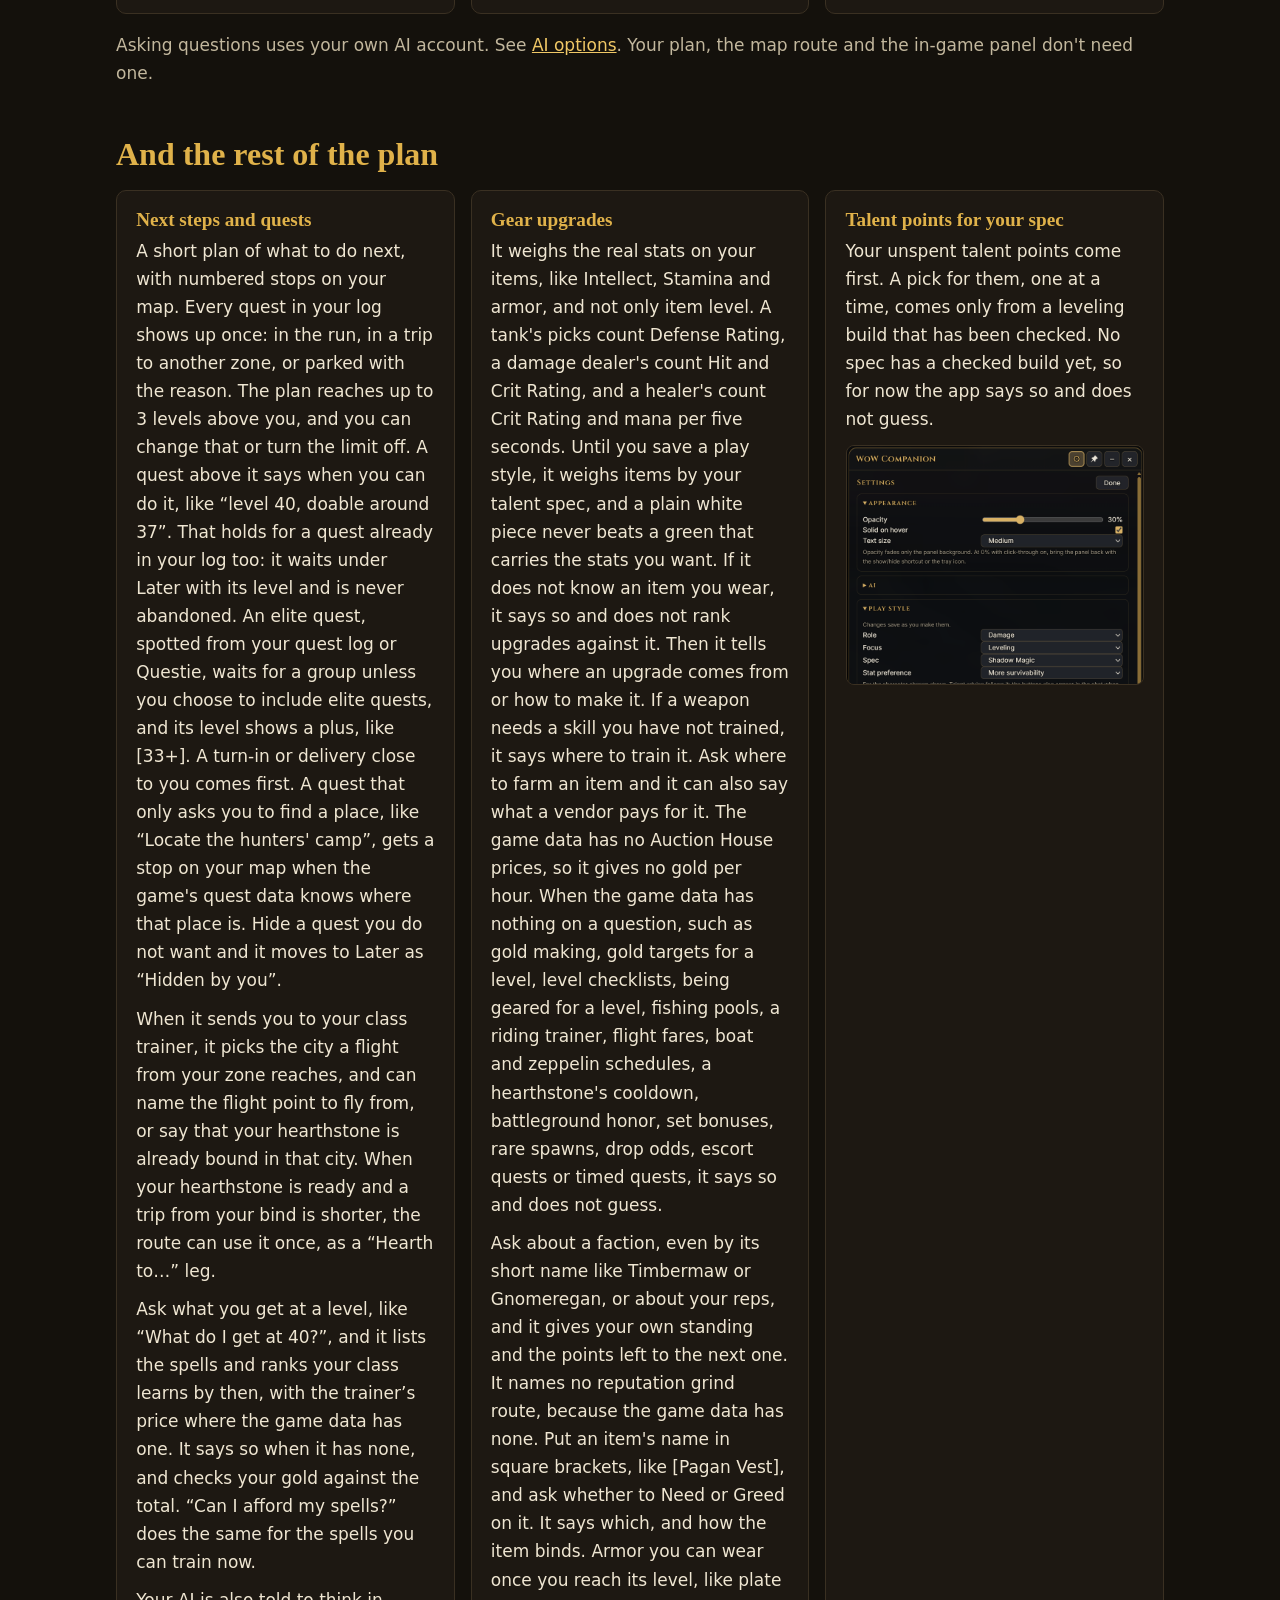
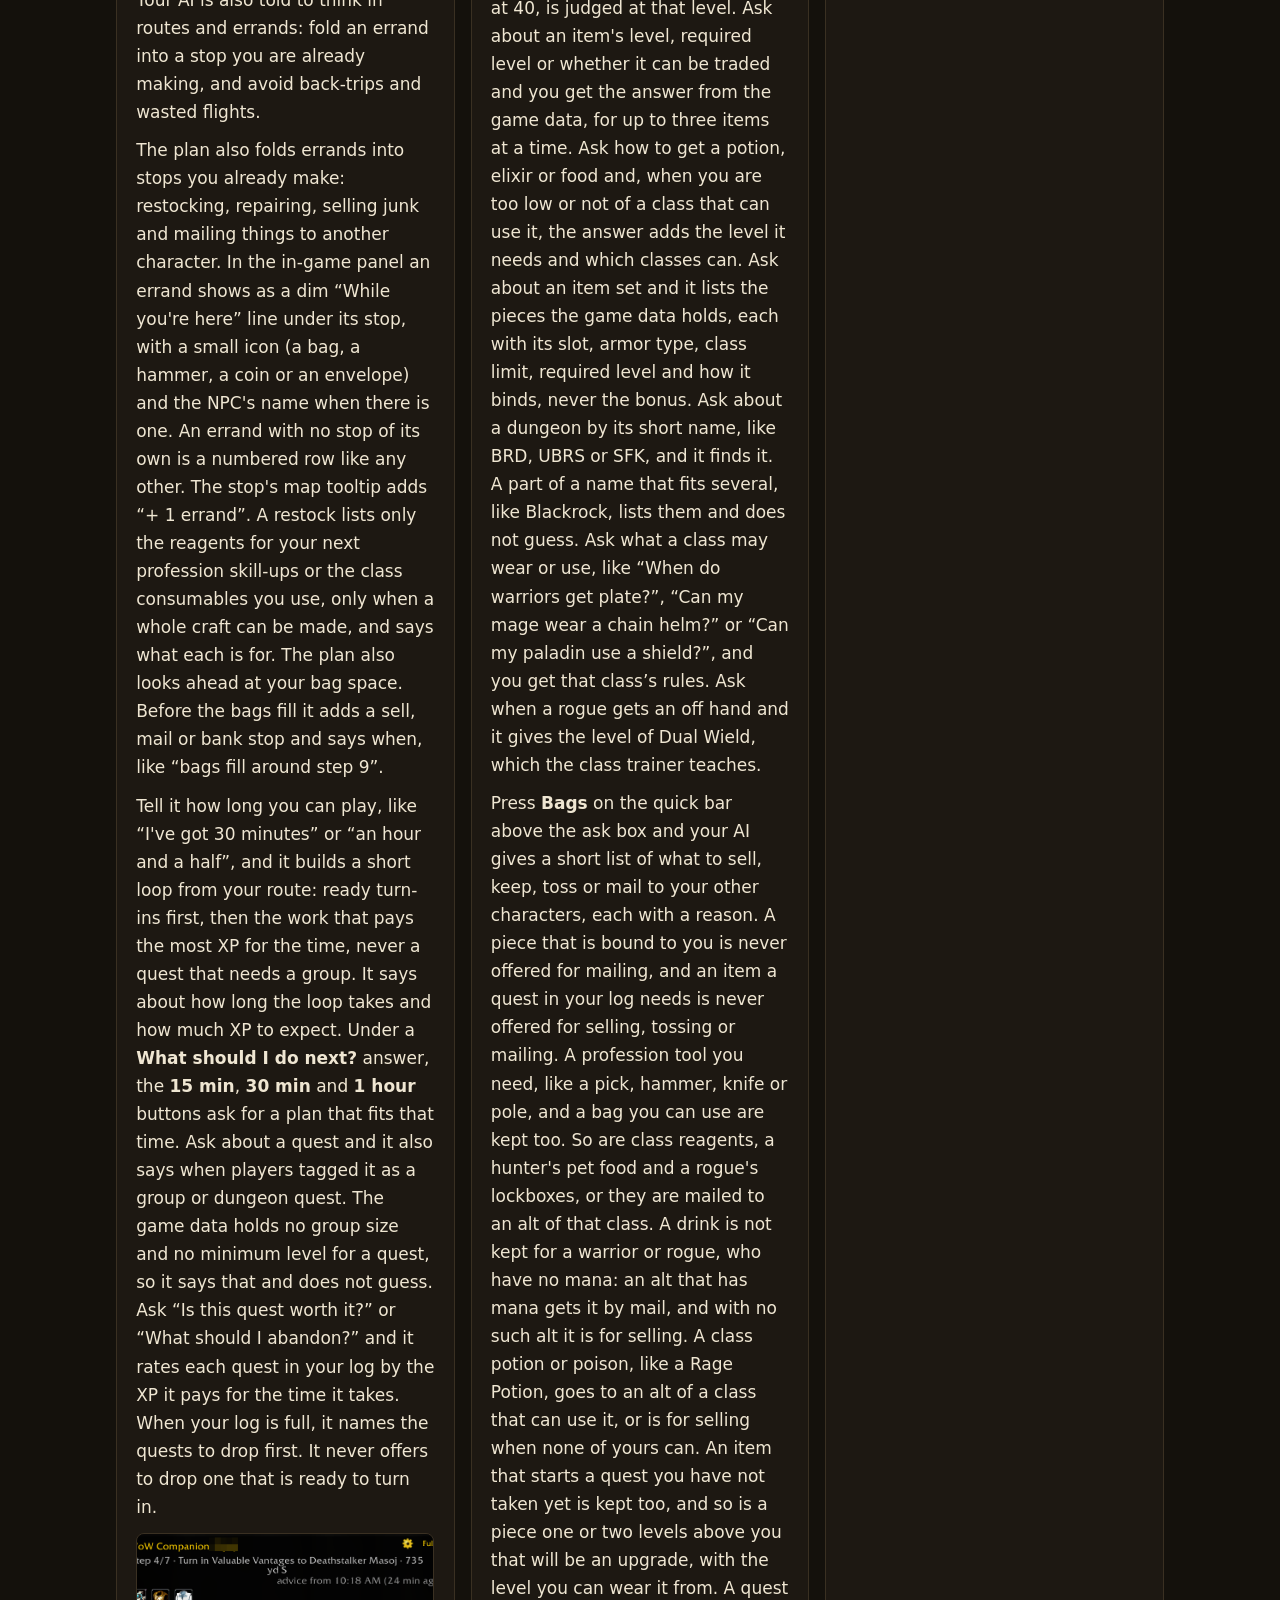
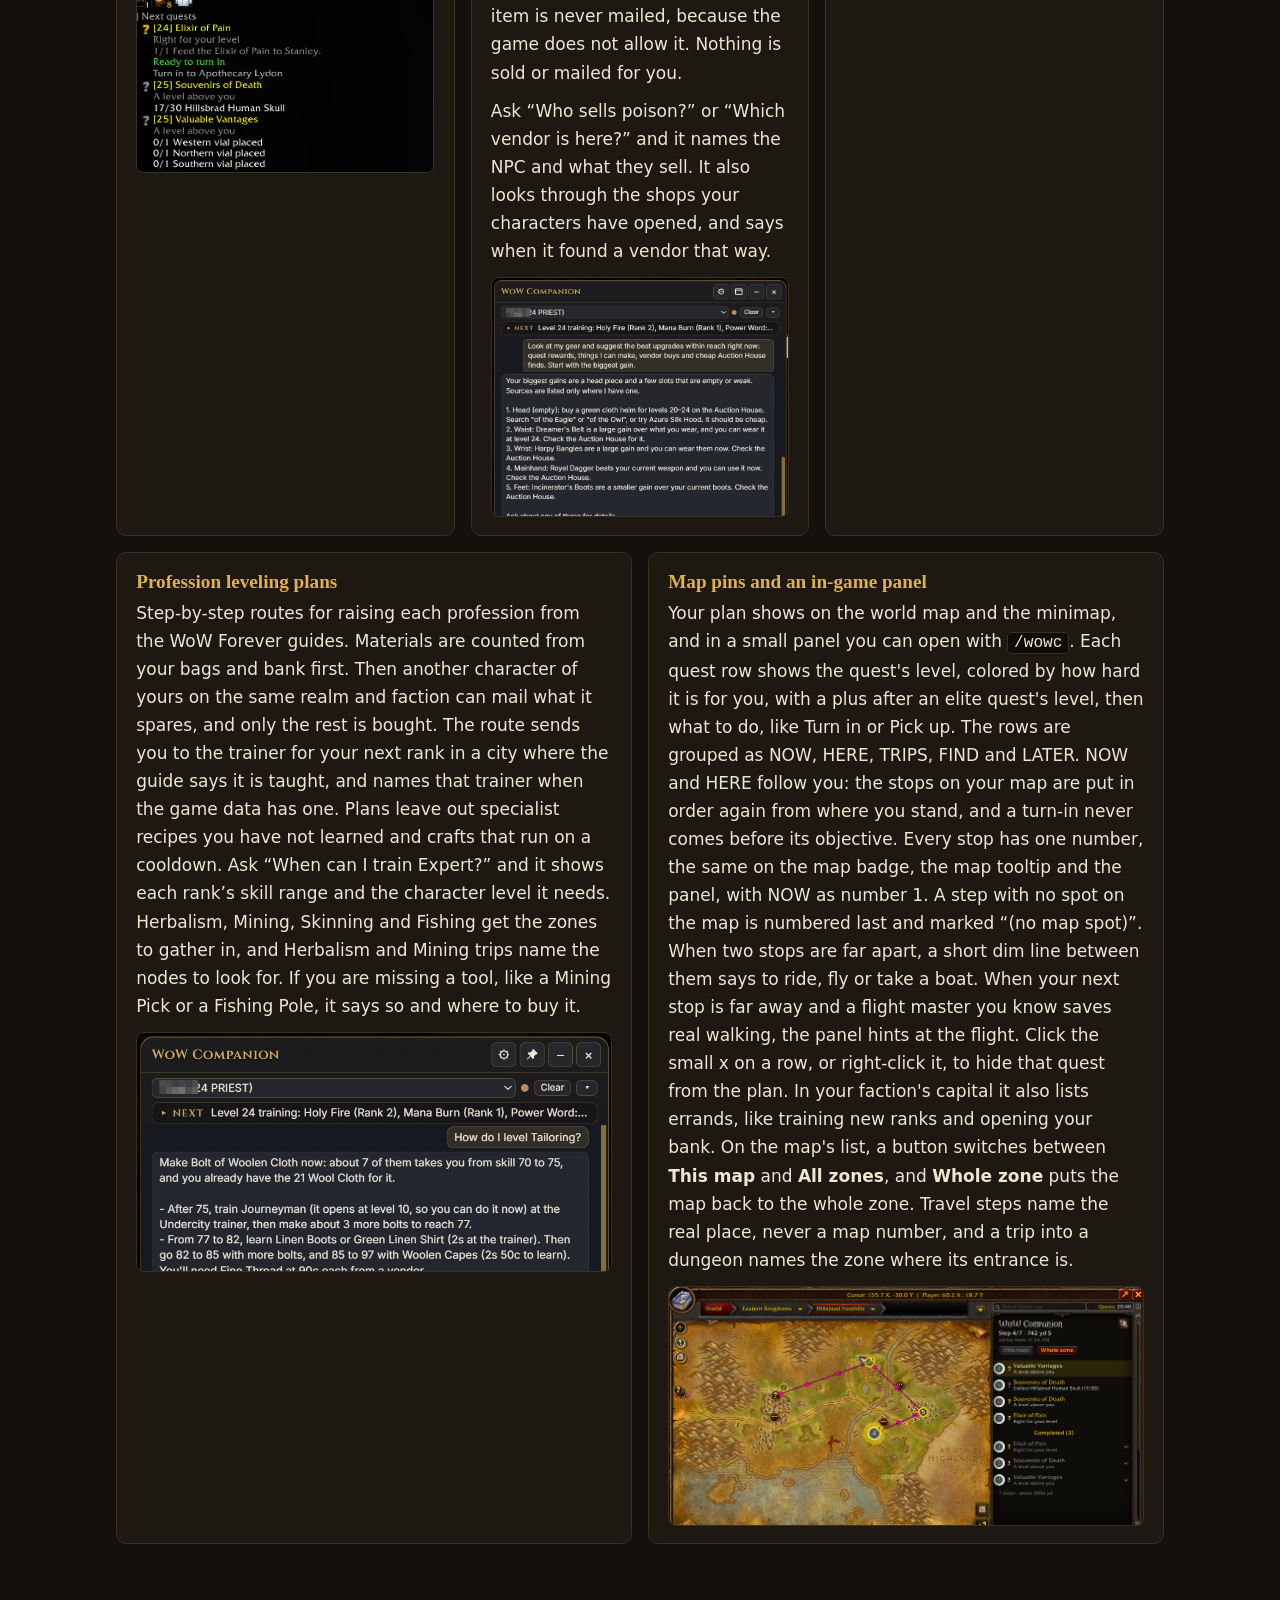
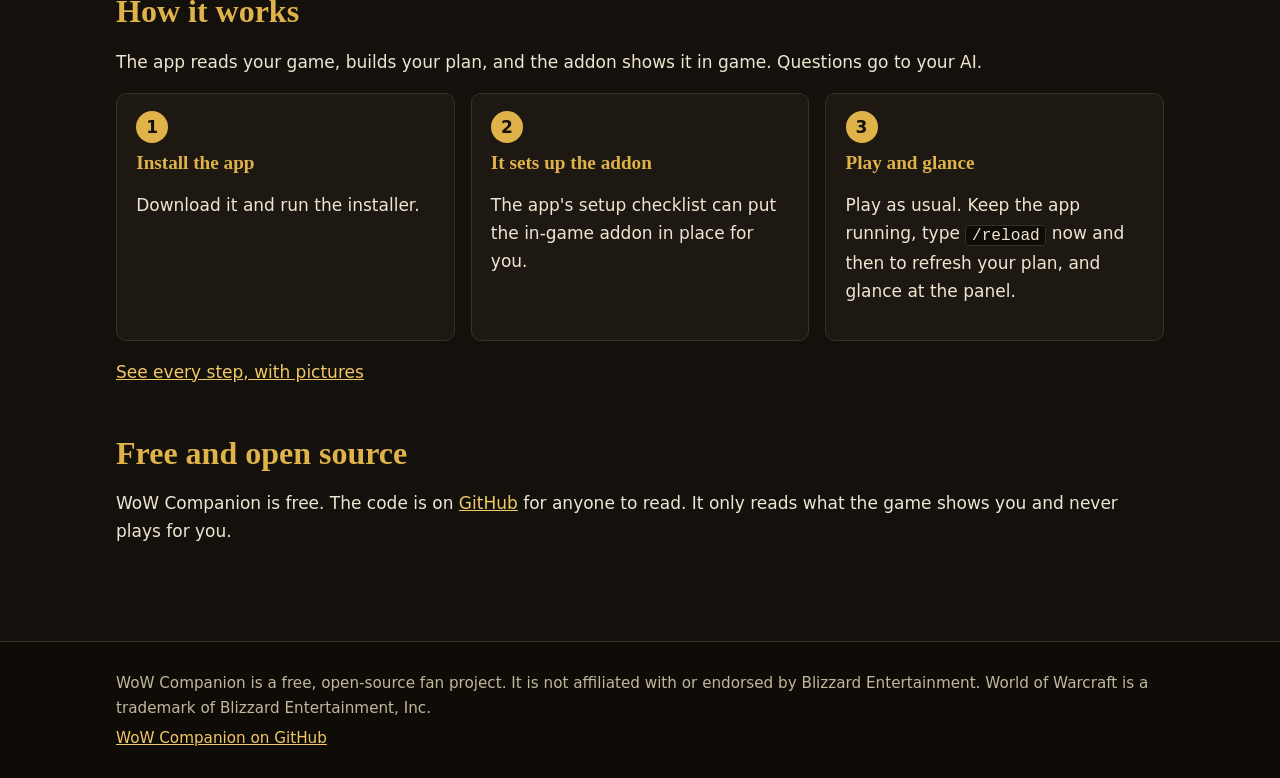
==== commit 22117618: "SITE-061: add copy for ADV-331 to ADV-335 answers (short faction names, class gear rules, level spel" ====
--- a/index.html
+++ b/index.html
@@ -65,10 +65,10 @@
 <section>
 <h2>And the rest of the plan</h2>
 <ul class="cards five">
-<li class="card"><h3>Next steps and quests</h3><p>A short plan of what to do next, with numbered stops on your map. Every quest in your log shows up once: in the run, in a trip to another zone, or parked with the reason. The plan reaches up to 3 levels above you, and you can change that or turn the limit off. A quest above it says when you can do it, like &ldquo;level 40, doable around 37&rdquo;. That holds for a quest already in your log too: it waits under Later with its level and is never abandoned. An elite quest, spotted from your quest log or Questie, waits for a group unless you choose to include elite quests, and its level shows a plus, like [33+]. A turn-in or delivery close to you comes first. A quest that only asks you to find a place, like &ldquo;Locate the hunters&#39; camp&rdquo;, gets a stop on your map when the game's quest data knows where that place is. Hide a quest you do not want and it moves to Later as &ldquo;Hidden by you&rdquo;.</p><p>When it sends you to your class trainer, it picks the city a flight from your zone reaches, and can name the flight point to fly from, or say that your hearthstone is already bound in that city. When your hearthstone is ready and a trip from your bind is shorter, the route can use it once, as a &ldquo;Hearth to&hellip;&rdquo; leg.</p><p>Your AI is also told to think in routes and errands: fold an errand into a stop you are already making, and avoid back-trips and wasted flights.</p><p>The plan also folds errands into stops you already make: restocking, repairing, selling junk and mailing things to another character. In the in-game panel an errand shows as a dim &ldquo;While you&#39;re here&rdquo; line under its stop, with a small icon (a bag, a hammer, a coin or an envelope) and the NPC&#39;s name when there is one. An errand with no stop of its own is a numbered row like any other. The stop&#39;s map tooltip adds &ldquo;+ 1 errand&rdquo;. A restock lists only the reagents for your next profession skill-ups or the class consumables you use, only when a whole craft can be made, and says what each is for. The plan also looks ahead at your bag space. Before the bags fill it adds a sell, mail or bank stop and says when, like &ldquo;bags fill around step 9&rdquo;.</p><p>Tell it how long you can play, like &ldquo;I've got 30 minutes&rdquo; or &ldquo;an hour and a half&rdquo;, and it builds a short loop from your route: ready turn-ins first, then the work that pays the most XP for the time, never a quest that needs a group. It says about how long the loop takes and how much XP to expect. Under a <strong>What should I do next?</strong> answer, the <strong>15 min</strong>, <strong>30 min</strong> and <strong>1 hour</strong> buttons ask for a plan that fits that time. Ask about a quest and it also says when players tagged it as a group or dungeon quest. The game data holds no group size and no minimum level for a quest, so it says that and does not guess. Ask &ldquo;Is this quest worth it?&rdquo; or &ldquo;What should I abandon?&rdquo; and it rates each quest in your log by the XP it pays for the time it takes. When your log is full, it names the quests to drop first. It never offers to drop one that is ready to turn in.</p><a class="zoom" href="assets/img/shots/panel-next-quests.png"><img src="assets/img/shots/panel-next-quests.png" alt="Screenshot of the in-game panel listing next quests, with the quest that is ready to turn in shown in green" width="783" height="555" loading="lazy"></a></li>
-<li class="card"><h3>Gear upgrades</h3><p>It weighs the real stats on your items, like Intellect, Stamina and armor, and not only item level. A tank's picks count Defense Rating, a damage dealer's count Hit and Crit Rating, and a healer's count Crit Rating and mana per five seconds. Until you save a play style, it weighs items by your talent spec, and a plain white piece never beats a green that carries the stats you want. If it does not know an item you wear, it says so and does not rank upgrades against it. Then it tells you where an upgrade comes from or how to make it. If a weapon needs a skill you have not trained, it says where to train it. Ask where to farm an item and it can also say what a vendor pays for it. The game data has no Auction House prices, so it gives no gold per hour. When the game data has nothing on a question, such as gold making, fishing pools, a riding trainer, flight fares, boat and zeppelin schedules, a hearthstone's cooldown, battleground honor, set bonuses, rare spawns, drop odds, escort quests or timed quests, it says so and does not guess.</p><p>Ask about a faction and it gives your own standing and the points left to the next one. It names no reputation grind route, because the game data has none. Put an item's name in square brackets, like [Pagan Vest], and ask whether to Need or Greed on it. It says which, and how the item binds. Armor you can wear once you reach its level, like plate at 40, is judged at that level. Ask about an item's level, required level or whether it can be traded and you get the answer from the game data, for up to three items at a time. Ask how to get a potion, elixir or food and, when you are too low or not of a class that can use it, the answer adds the level it needs and which classes can. Ask about an item set and it lists the pieces the game data holds, never the bonus. Ask about a dungeon by its short name, like BRD, UBRS or SFK, and it finds it. A part of a name that fits several, like Blackrock, lists them and does not guess.</p><p>Press <strong>Bags</strong> on the quick bar above the ask box and your AI gives a short list of what to sell, keep, toss or mail to your other characters, each with a reason. A piece that is bound to you is never offered for mailing, and an item a quest in your log needs is never offered for selling, tossing or mailing. A profession tool you need, like a pick, hammer, knife or pole, and a bag you can use are kept too. So are class reagents, a hunter's pet food and a rogue's lockboxes, or they are mailed to an alt of that class. A drink is not kept for a warrior or rogue, who have no mana: an alt that has mana gets it by mail, and with no such alt it is for selling. A class potion or poison, like a Rage Potion, goes to an alt of a class that can use it, or is for selling when none of yours can. An item that starts a quest you have not taken yet is kept too. A quest item is never mailed, because the game does not allow it. Nothing is sold or mailed for you.</p><p>Ask &ldquo;Who sells poison?&rdquo; or &ldquo;Which vendor is here?&rdquo; and it names the NPC and what they sell. It also looks through the shops your characters have opened, and says when it found a vendor that way.</p><a class="zoom" href="assets/img/shots/app-gear-answer.png"><img src="assets/img/shots/app-gear-answer.png" alt="Screenshot of the app answering a request for gear upgrades with a list of five: a head piece to buy, then a belt, bangles, a dagger and boots, each with where to look" width="805" height="772" loading="lazy"></a></li>
+<li class="card"><h3>Next steps and quests</h3><p>A short plan of what to do next, with numbered stops on your map. Every quest in your log shows up once: in the run, in a trip to another zone, or parked with the reason. The plan reaches up to 3 levels above you, and you can change that or turn the limit off. A quest above it says when you can do it, like &ldquo;level 40, doable around 37&rdquo;. That holds for a quest already in your log too: it waits under Later with its level and is never abandoned. An elite quest, spotted from your quest log or Questie, waits for a group unless you choose to include elite quests, and its level shows a plus, like [33+]. A turn-in or delivery close to you comes first. A quest that only asks you to find a place, like &ldquo;Locate the hunters&#39; camp&rdquo;, gets a stop on your map when the game's quest data knows where that place is. Hide a quest you do not want and it moves to Later as &ldquo;Hidden by you&rdquo;.</p><p>When it sends you to your class trainer, it picks the city a flight from your zone reaches, and can name the flight point to fly from, or say that your hearthstone is already bound in that city. When your hearthstone is ready and a trip from your bind is shorter, the route can use it once, as a &ldquo;Hearth to&hellip;&rdquo; leg.</p><p>Ask what you get at a level, like &ldquo;What do I get at 40?&rdquo;, and it lists the spells and ranks your class learns by then, with the trainer&rsquo;s price where the game data has one. It says so when it has none, and checks your gold against the total. &ldquo;Can I afford my spells?&rdquo; does the same for the spells you can train now.</p><p>Your AI is also told to think in routes and errands: fold an errand into a stop you are already making, and avoid back-trips and wasted flights.</p><p>The plan also folds errands into stops you already make: restocking, repairing, selling junk and mailing things to another character. In the in-game panel an errand shows as a dim &ldquo;While you&#39;re here&rdquo; line under its stop, with a small icon (a bag, a hammer, a coin or an envelope) and the NPC&#39;s name when there is one. An errand with no stop of its own is a numbered row like any other. The stop&#39;s map tooltip adds &ldquo;+ 1 errand&rdquo;. A restock lists only the reagents for your next profession skill-ups or the class consumables you use, only when a whole craft can be made, and says what each is for. The plan also looks ahead at your bag space. Before the bags fill it adds a sell, mail or bank stop and says when, like &ldquo;bags fill around step 9&rdquo;.</p><p>Tell it how long you can play, like &ldquo;I've got 30 minutes&rdquo; or &ldquo;an hour and a half&rdquo;, and it builds a short loop from your route: ready turn-ins first, then the work that pays the most XP for the time, never a quest that needs a group. It says about how long the loop takes and how much XP to expect. Under a <strong>What should I do next?</strong> answer, the <strong>15 min</strong>, <strong>30 min</strong> and <strong>1 hour</strong> buttons ask for a plan that fits that time. Ask about a quest and it also says when players tagged it as a group or dungeon quest. The game data holds no group size and no minimum level for a quest, so it says that and does not guess. Ask &ldquo;Is this quest worth it?&rdquo; or &ldquo;What should I abandon?&rdquo; and it rates each quest in your log by the XP it pays for the time it takes. When your log is full, it names the quests to drop first. It never offers to drop one that is ready to turn in.</p><a class="zoom" href="assets/img/shots/panel-next-quests.png"><img src="assets/img/shots/panel-next-quests.png" alt="Screenshot of the in-game panel listing next quests, with the quest that is ready to turn in shown in green" width="783" height="555" loading="lazy"></a></li>
+<li class="card"><h3>Gear upgrades</h3><p>It weighs the real stats on your items, like Intellect, Stamina and armor, and not only item level. A tank's picks count Defense Rating, a damage dealer's count Hit and Crit Rating, and a healer's count Crit Rating and mana per five seconds. Until you save a play style, it weighs items by your talent spec, and a plain white piece never beats a green that carries the stats you want. If it does not know an item you wear, it says so and does not rank upgrades against it. Then it tells you where an upgrade comes from or how to make it. If a weapon needs a skill you have not trained, it says where to train it. Ask where to farm an item and it can also say what a vendor pays for it. The game data has no Auction House prices, so it gives no gold per hour. When the game data has nothing on a question, such as gold making, gold targets for a level, level checklists, being geared for a level, fishing pools, a riding trainer, flight fares, boat and zeppelin schedules, a hearthstone's cooldown, battleground honor, set bonuses, rare spawns, drop odds, escort quests or timed quests, it says so and does not guess.</p><p>Ask about a faction, even by its short name like Timbermaw or Gnomeregan, or about your reps, and it gives your own standing and the points left to the next one. It names no reputation grind route, because the game data has none. Put an item's name in square brackets, like [Pagan Vest], and ask whether to Need or Greed on it. It says which, and how the item binds. Armor you can wear once you reach its level, like plate at 40, is judged at that level. Ask about an item's level, required level or whether it can be traded and you get the answer from the game data, for up to three items at a time. Ask how to get a potion, elixir or food and, when you are too low or not of a class that can use it, the answer adds the level it needs and which classes can. Ask about an item set and it lists the pieces the game data holds, each with its slot, armor type, class limit, required level and how it binds, never the bonus. Ask about a dungeon by its short name, like BRD, UBRS or SFK, and it finds it. A part of a name that fits several, like Blackrock, lists them and does not guess. Ask what a class may wear or use, like &ldquo;When do warriors get plate?&rdquo;, &ldquo;Can my mage wear a chain helm?&rdquo; or &ldquo;Can my paladin use a shield?&rdquo;, and you get that class&rsquo;s rules. Ask when a rogue gets an off hand and it gives the level of Dual Wield, which the class trainer teaches.</p><p>Press <strong>Bags</strong> on the quick bar above the ask box and your AI gives a short list of what to sell, keep, toss or mail to your other characters, each with a reason. A piece that is bound to you is never offered for mailing, and an item a quest in your log needs is never offered for selling, tossing or mailing. A profession tool you need, like a pick, hammer, knife or pole, and a bag you can use are kept too. So are class reagents, a hunter's pet food and a rogue's lockboxes, or they are mailed to an alt of that class. A drink is not kept for a warrior or rogue, who have no mana: an alt that has mana gets it by mail, and with no such alt it is for selling. A class potion or poison, like a Rage Potion, goes to an alt of a class that can use it, or is for selling when none of yours can. An item that starts a quest you have not taken yet is kept too, and so is a piece one or two levels above you that will be an upgrade, with the level you can wear it from. A quest item is never mailed, because the game does not allow it. Nothing is sold or mailed for you.</p><p>Ask &ldquo;Who sells poison?&rdquo; or &ldquo;Which vendor is here?&rdquo; and it names the NPC and what they sell. It also looks through the shops your characters have opened, and says when it found a vendor that way.</p><a class="zoom" href="assets/img/shots/app-gear-answer.png"><img src="assets/img/shots/app-gear-answer.png" alt="Screenshot of the app answering a request for gear upgrades with a list of five: a head piece to buy, then a belt, bangles, a dagger and boots, each with where to look" width="805" height="772" loading="lazy"></a></li>
 <li class="card"><h3>Talent points for your spec</h3><p>Your unspent talent points come first. A pick for them, one at a time, comes only from a leveling build that has been checked. No spec has a checked build yet, so for now the app says so and does not guess.</p><a class="zoom" href="assets/img/shots/app-settings-play-style.png"><img src="assets/img/shots/app-settings-play-style.png" alt="Screenshot of the app&#39;s Settings with the Play style section open, showing role, focus, spec and stat preference" width="802" height="700" loading="lazy"></a></li>
-<li class="card"><h3>Profession leveling plans</h3><p>Step-by-step routes for raising each profession from the WoW Forever guides. Materials are counted from your bags and bank first. Then another character of yours on the same realm and faction can mail what it spares, and only the rest is bought. The route sends you to the trainer for your next rank in a city where the guide says it is taught, and names that trainer when the game data has one. Plans leave out specialist recipes you have not learned and crafts that run on a cooldown. Herbalism, Mining, Skinning and Fishing get the zones to gather in, and Herbalism and Mining trips name the nodes to look for. If you are missing a tool, like a Mining Pick or a Fishing Pole, it says so and where to buy it.</p><a class="zoom" href="assets/img/shots/app-tailoring-answer.png"><img src="assets/img/shots/app-tailoring-answer.png" alt="Screenshot of the app answering How do I level Tailoring? with the next Woolen Cloth bolts to make, the recipes to learn at the trainer and the Fine Thread to buy from a vendor" width="805" height="788" loading="lazy"></a></li>
+<li class="card"><h3>Profession leveling plans</h3><p>Step-by-step routes for raising each profession from the WoW Forever guides. Materials are counted from your bags and bank first. Then another character of yours on the same realm and faction can mail what it spares, and only the rest is bought. The route sends you to the trainer for your next rank in a city where the guide says it is taught, and names that trainer when the game data has one. Plans leave out specialist recipes you have not learned and crafts that run on a cooldown. Ask &ldquo;When can I train Expert?&rdquo; and it shows each rank&rsquo;s skill range and the character level it needs. Herbalism, Mining, Skinning and Fishing get the zones to gather in, and Herbalism and Mining trips name the nodes to look for. If you are missing a tool, like a Mining Pick or a Fishing Pole, it says so and where to buy it.</p><a class="zoom" href="assets/img/shots/app-tailoring-answer.png"><img src="assets/img/shots/app-tailoring-answer.png" alt="Screenshot of the app answering How do I level Tailoring? with the next Woolen Cloth bolts to make, the recipes to learn at the trainer and the Fine Thread to buy from a vendor" width="805" height="788" loading="lazy"></a></li>
 <li class="card"><h3>Map pins and an in-game panel</h3><p>Your plan shows on the world map and the minimap, and in a small panel you can open with <code>/wowc</code>. Each quest row shows the quest's level, colored by how hard it is for you, with a plus after an elite quest's level, then what to do, like Turn in or Pick up. The rows are grouped as NOW, HERE, TRIPS, FIND and LATER. NOW and HERE follow you: the stops on your map are put in order again from where you stand, and a turn-in never comes before its objective. Every stop has one number, the same on the map badge, the map tooltip and the panel, with NOW as number 1. A step with no spot on the map is numbered last and marked &ldquo;(no map spot)&rdquo;. When two stops are far apart, a short dim line between them says to ride, fly or take a boat. When your next stop is far away and a flight master you know saves real walking, the panel hints at the flight. Click the small x on a row, or right-click it, to hide that quest from the plan. In your faction's capital it also lists errands, like training new ranks and opening your bank. On the map's list, a button switches between <strong>This map</strong> and <strong>All zones</strong>, and <strong>Whole zone</strong> puts the map back to the whole zone. Travel steps name the real place, never a map number, and a trip into a dungeon names the zone where its entrance is.</p><a class="zoom" href="assets/img/shots/map-route-whole-zone-full.png"><img src="assets/img/shots/map-route-whole-zone.webp" alt="Screenshot of the game's world map with a numbered route between quest stops, and the WoW Companion side panel showing This map and Whole zone buttons above the list of stops" width="960" height="503" loading="lazy"></a></li>
 </ul>
 </section>
